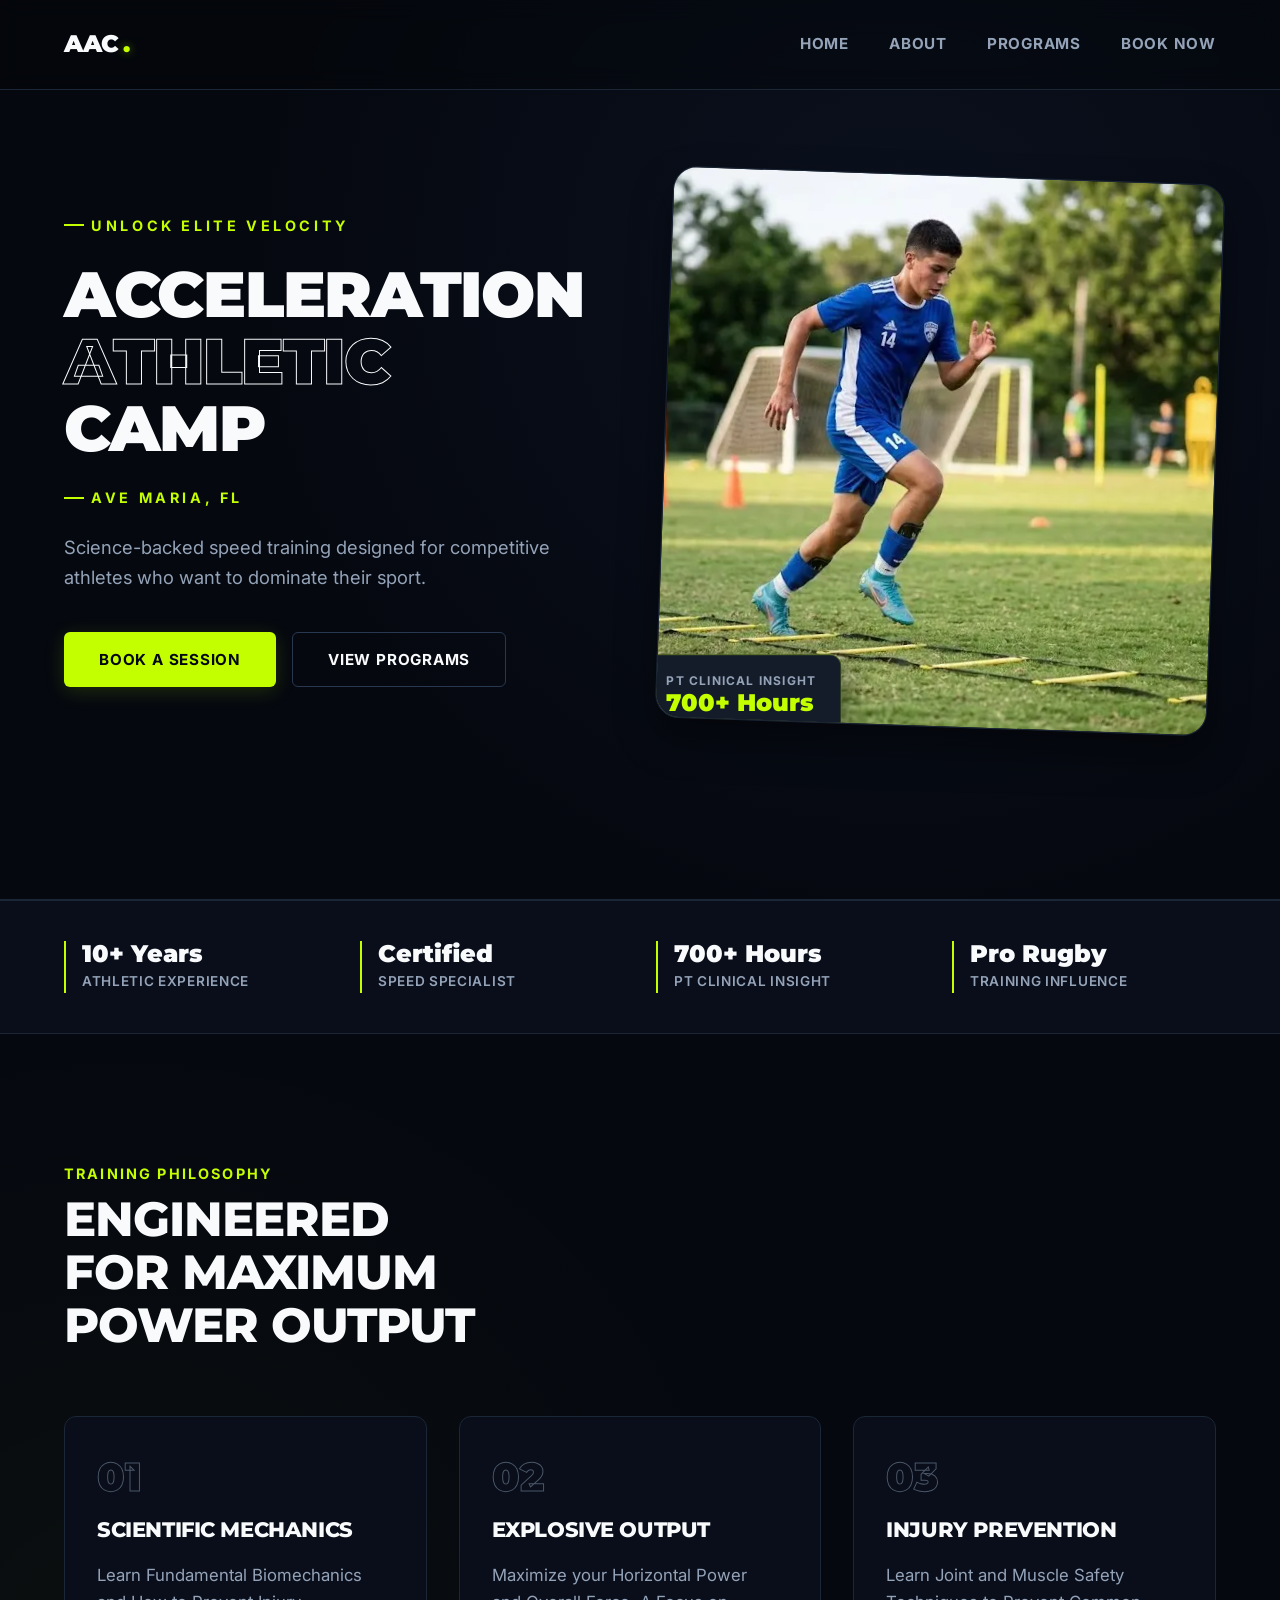
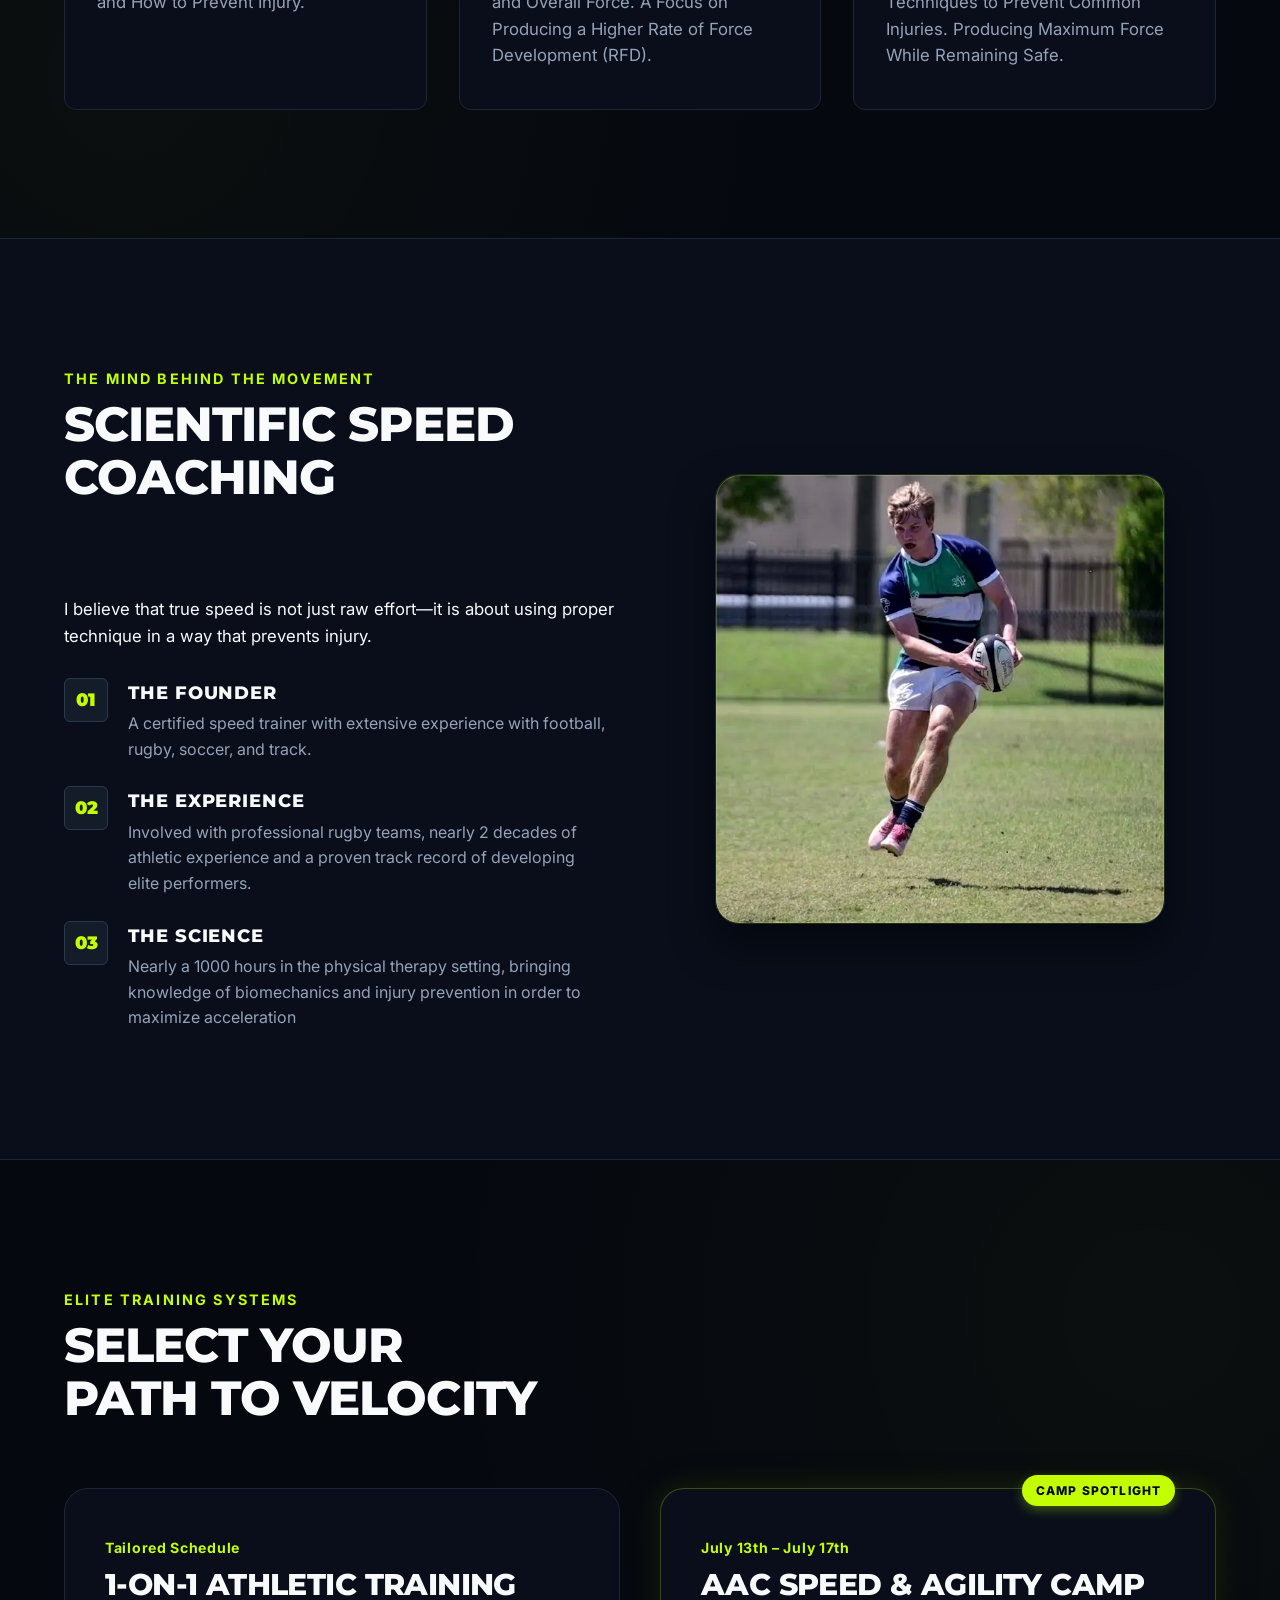
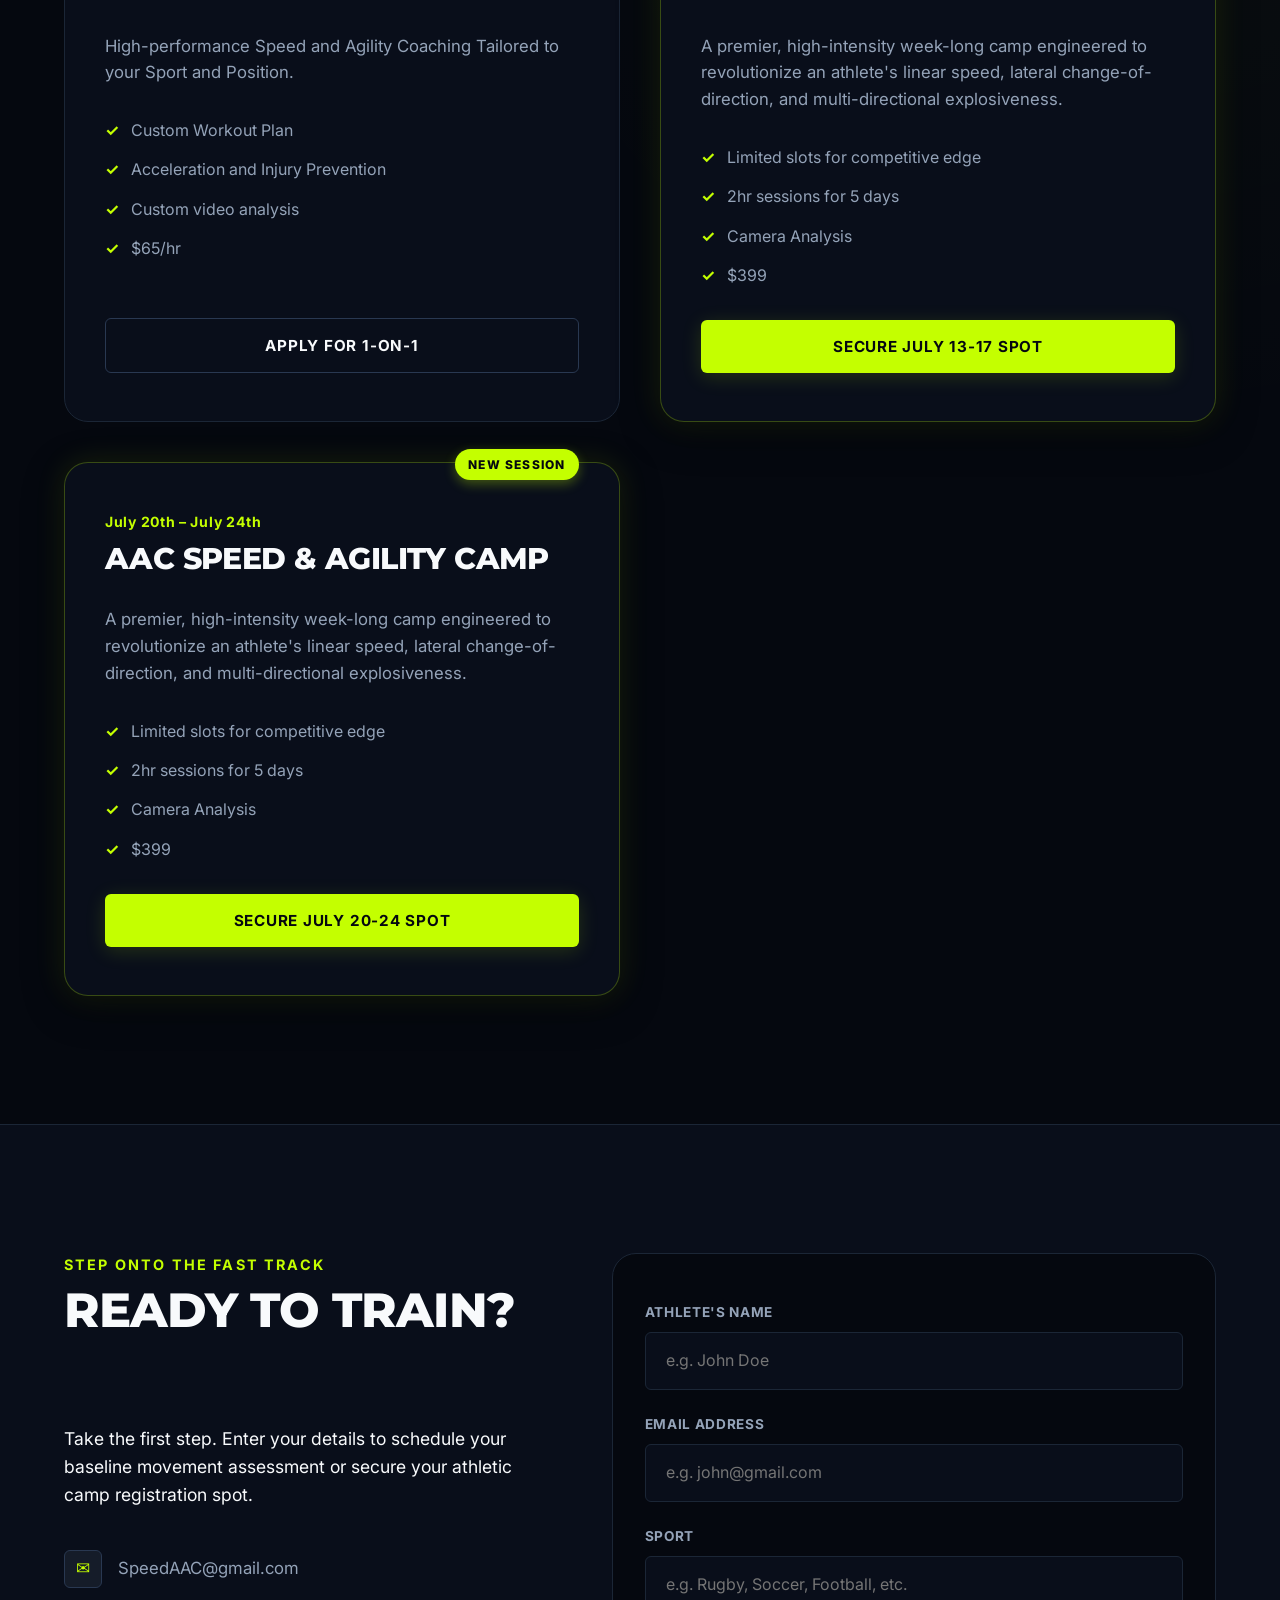
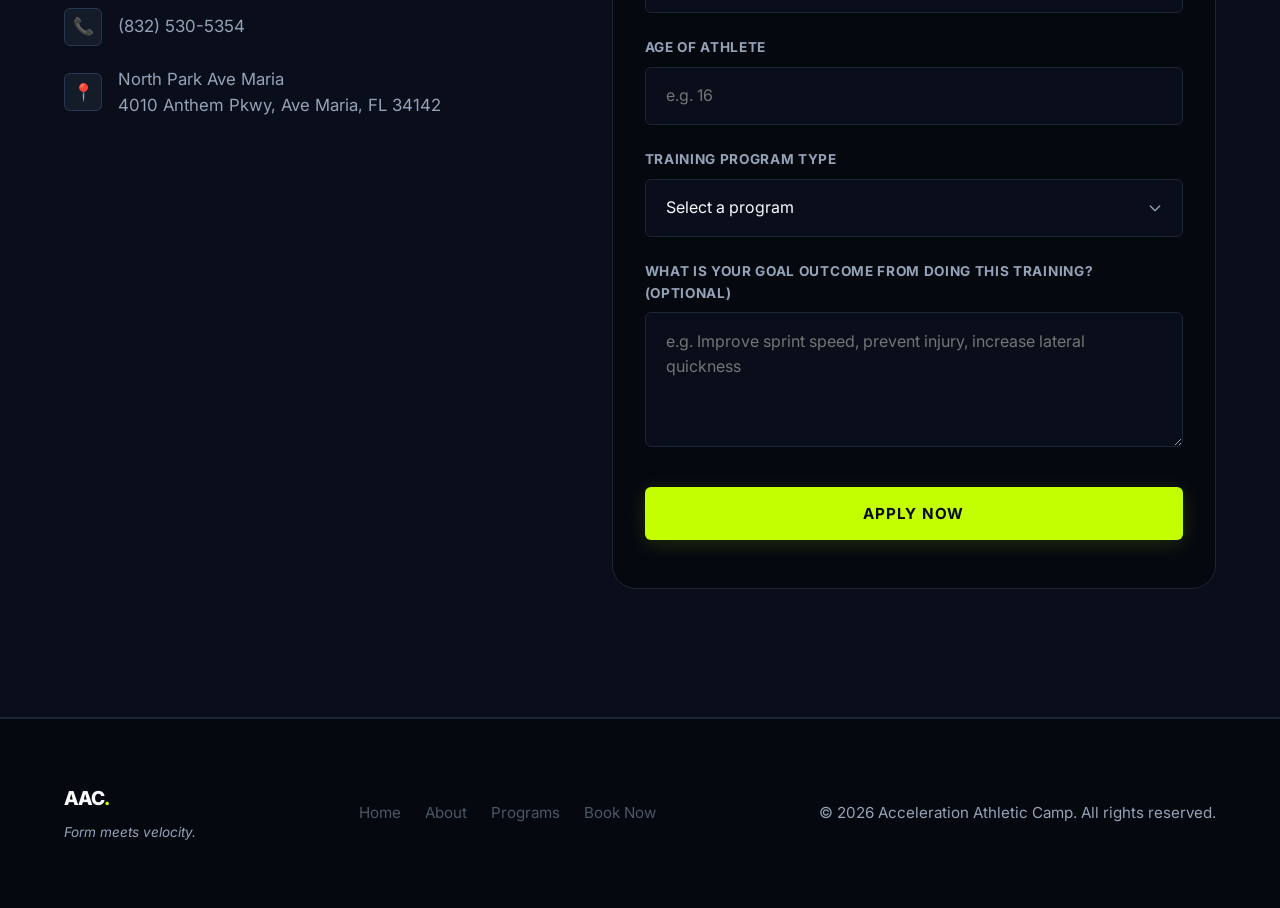
==== index.html @ d4a2d157 "Add files via upload" ====
<!DOCTYPE html>
<html lang="en">

<head>
  <meta charset="UTF-8">
  <meta name="viewport" content="width=device-width, initial-scale=1.0">
  <title>Athletic Acceleration Camp | Speed & Agility Training</title>
  <meta name="description"
    content="Become the fastest on the field. Science-backed youth athletic speed, agility, and quickness training camps.">
  <link rel="stylesheet" href="styles.css">
</head>

<body>

  <!-- Sticky Glassmorphic Header -->
  <header class="header" id="header">
    <div class="container header-nav">
      <a href="#home" class="logo" aria-label="AAC Home">
        AAC<span class="logo-dot">.</span>
      </a>

      <!-- Desktop Navigation Menu -->
      <nav class="nav-menu" aria-label="Main Navigation">
        <a href="#home" class="nav-link">Home</a>
        <a href="#about" class="nav-link">About</a>
        <a href="#programs" class="nav-link">Programs</a>
        <a href="#book" class="nav-link">Book Now</a>
      </nav>

      <!-- Mobile Hamburger Button -->
      <button class="menu-toggle" id="menu-toggle" aria-expanded="false" aria-controls="mobile-menu"
        aria-label="Open navigation menu">
        <span class="bar"></span>
        <span class="bar"></span>
        <span class="bar"></span>
      </button>
    </div>
  </header>

  <!-- Mobile Dropdown Navigation Menu Overlay -->
  <nav class="mobile-menu" id="mobile-menu" aria-label="Mobile Navigation">
    <a href="#home" class="nav-link">Home</a>
    <a href="#about" class="nav-link">About</a>
    <a href="#programs" class="nav-link">Programs</a>
    <a href="#book" class="nav-link">Book Now</a>
  </nav>

  <main>

    <!-- Hero Section -->
    <section class="hero-section section" id="home">
      <div class="container grid-2">
        <div class="hero-content reveal">
          <div class="hero-tagline">Unlock Elite Velocity</div>
          <h1 class="hero-title">Acceleration<br><span>Athletic</span><br>Camp</h1>
          <div class="hero-tagline">AVE MARIA, FL</div>
          <p class="hero-desc">Science-backed speed training designed for competitive athletes who want to dominate
            their sport.</p>
          <div class="hero-ctas">
            <a href="#book" class="btn btn-primary">Book a Session</a>
            <a href="#programs" class="btn btn-secondary">View Programs</a>
          </div>
        </div>

        <div class="hero-visual reveal">
          <div class="hero-img-container">
            <img src="assets/hero_athlete.webp"
              alt="Youth athlete in a blue soccer uniform, running with speed and agility through a quickness ladder on a grass athletic field"
              class="hero-img" width="500" height="500" loading="eager">
            <div class="hero-badge">
              <div class="hero-badge-title">PT Clinical Insight</div>
              <div class="hero-badge-value">700+ Hours</div>
            </div>
          </div>
        </div>
      </div>
    </section>

    <!-- Authority Bar -->
    <section class="authority-bar" aria-label="Athletic Credentials">
      <div class="container authority-grid">
        <div class="authority-item">
          <span class="authority-val">10+ Years</span>
          <span class="authority-lbl">Athletic Experience</span>
        </div>
        <div class="authority-item">
          <span class="authority-val">Certified</span>
          <span class="authority-lbl">Speed Specialist</span>
        </div>
        <div class="authority-item">
          <span class="authority-val">700+ Hours</span>
          <span class="authority-lbl">PT Clinical Insight</span>
        </div>
        <div class="authority-item">
          <span class="authority-val">Pro Rugby</span>
          <span class="authority-lbl">Training Influence</span>
        </div>
      </div>
    </section>

    <!-- Value Proposition Section -->
    <section class="value-section section">
      <div class="container">
        <div class="section-header reveal">
          <span class="section-tagline">Training Philosophy</span>
          <h2 class="section-title">Engineered for Maximum Power Output</h2>
        </div>

        <div class="value-cards reveal">
          <div class="val-card">
            <div class="val-card-num">01</div>
            <h3 class="val-card-title">Scientific Mechanics</h3>
            <p class="val-card-desc">Learn Fundamental Biomechanics and How to Prevent Injury.</p>
          </div>

          <div class="val-card">
            <div class="val-card-num">02</div>
            <h3 class="val-card-title">Explosive Output</h3>
            <p class="val-card-desc">Maximize your Horizontal Power and Overall Force. A Focus on Producing a Higher
              Rate of Force Development (RFD).</p>
          </div>

          <div class="val-card">
            <div class="val-card-num">03</div>
            <h3 class="val-card-title">Injury Prevention</h3>
            <p class="val-card-desc">Learn Joint and Muscle Safety Techniques to Prevent Common Injuries. Producing
              Maximum Force While Remaining Safe.</p>
          </div>
        </div>
      </div>
    </section>

    <!-- About Section -->
    <section class="about-section section" id="about">
      <div class="container grid-2">
        <div class="about-content reveal">
          <div class="section-header">
            <span class="section-tagline">The Mind Behind the Movement</span>
            <h2 class="section-title">Scientific Speed Coaching</h2>
          </div>

          <p class="about-bio">I believe that true speed is not just raw effort—it is about using proper technique in a
            way that prevents injury.</p>

          <div class="about-pillars">
            <div class="pillar">
              <div class="pillar-icon">01</div>
              <div class="pillar-info">
                <h3 class="pillar-title">The Founder</h3>
                <p class="pillar-desc">A certified speed trainer with extensive experience with football, rugby,
                  soccer, and track.</p>
              </div>
            </div>

            <div class="pillar">
              <div class="pillar-icon">02</div>
              <div class="pillar-info">
                <h3 class="pillar-title">The Experience</h3>
                <p class="pillar-desc">Involved with professional rugby teams, nearly 2 decades of athletic experience
                  and a proven track record of developing elite performers.</p>
              </div>
            </div>

            <div class="pillar">
              <div class="pillar-icon">03</div>
              <div class="pillar-info">
                <h3 class="pillar-title">The Science</h3>
                <p class="pillar-desc">Nearly a 1000 hours in the physical therapy setting, bringing knowledge of
                  biomechanics and injury prevention in order to maximize acceleration</p>
              </div>
            </div>
          </div>
        </div>

        <div class="about-visual reveal">
          <div class="about-img-frame">
            <img src="assets/coach_portrait.webp"
              alt="Professional speed and agility training coach, a athlete with muscle definition, demonstrating agility while running"
              class="about-img" width="450" height="450" loading="lazy">
          </div>
        </div>
      </div>
    </section>

    <!-- Programs Section -->
    <section class="programs-section section" id="programs">
      <div class="container">
        <div class="section-header reveal">
          <span class="section-tagline">Elite Training Systems</span>
          <h2 class="section-title">Select Your Path to Velocity</h2>
        </div>

        <div class="programs-grid reveal">
          <!-- Program 1: 1-on-1 -->
          <article class="prog-card">
            <div class="prog-meta">
              <span class="prog-dates">Tailored Schedule</span>
              <h3 class="prog-title">1-on-1 Athletic Training</h3>
            </div>
            <p class="prog-desc">High-performance Speed and Agility Coaching Tailored to your Sport and Position.</p>
            <ul class="prog-features">
              <li class="prog-feat-item">Custom Workout Plan</li>
              <li class="prog-feat-item">Acceleration and Injury Prevention</li>
              <li class="prog-feat-item">Custom video analysis</li>
              <li class="prog-feat-item">$65/hr</li>
            </ul>
            <a href="#book" class="btn btn-secondary select-prog-btn" data-program="1on1">Apply for 1-on-1</a>
          </article>

          <!-- Program 2: Camp Session 1 (Featured) -->
          <article class="prog-card featured">
            <span class="badge-featured">CAMP SPOTLIGHT</span>
            <div class="prog-meta">
              <span class="prog-dates">July 13th – July 17th</span>
              <h3 class="prog-title">AAC Speed & Agility Camp</h3>
            </div>
            <p class="prog-desc">A premier, high-intensity week-long camp engineered to revolutionize an athlete's
              linear speed, lateral change-of-direction, and multi-directional explosiveness.</p>
            <ul class="prog-features">
              <li class="prog-feat-item">Limited slots for competitive edge</li>
              <li class="prog-feat-item">2hr sessions for 5 days</li>
              <li class="prog-feat-item">Camera Analysis</li>
              <li class="prog-feat-item">$399</li>
            </ul>
            <a href="#book" class="btn btn-primary select-prog-btn" data-program="camp-july13">Secure July 13-17
              Spot</a>
          </article>

          <!-- Program 3: Camp Session 2 (Featured) -->
          <article class="prog-card featured">
            <span class="badge-featured">NEW SESSION</span>
            <div class="prog-meta">
              <span class="prog-dates">July 20th – July 24th</span>
              <h3 class="prog-title">AAC Speed & Agility Camp</h3>
            </div>
            <p class="prog-desc">A premier, high-intensity week-long camp engineered to revolutionize an athlete's
              linear speed, lateral change-of-direction, and multi-directional explosiveness.</p>
            <ul class="prog-features">
              <li class="prog-feat-item">Limited slots for competitive edge</li>
              <li class="prog-feat-item">2hr sessions for 5 days</li>
              <li class="prog-feat-item">Camera Analysis</li>
              <li class="prog-feat-item">$399</li>
            </ul>
            <a href="#book" class="btn btn-primary select-prog-btn" data-program="camp-july20">Secure July 20-24
              Spot</a>
          </article>
        </div>
      </div>
    </section>

    <!-- Booking Form Section -->
    <section class="book-section section" id="book">
      <div class="container book-grid">
        <div class="book-info reveal">
          <div class="section-header">
            <span class="section-tagline">Step onto the Fast Track</span>
            <h2 class="section-title">Ready to Train?</h2>
          </div>
          <p class="book-lead">Take the first step. Enter your details to schedule your baseline movement assessment or
            secure your athletic camp registration spot.</p>

          <div class="contact-details">
            <div class="contact-item">
              <div class="contact-icon" aria-hidden="true">✉</div>
              <span>SpeedAAC@gmail.com</span>
            </div>
            <div class="contact-item">
              <div class="contact-icon" aria-hidden="true">📞</div>
              <span>(832) 530-5354</span>
            </div>
            <div class="contact-item">
              <div class="contact-icon" aria-hidden="true">📍</div>
              <span>North Park Ave Maria<br>4010 Anthem Pkwy, Ave Maria, FL 34142</span>
            </div>
          </div>
        </div>

        <div class="booking-form-wrapper reveal">
          <!-- Form submission success popup overlay -->
          <div class="form-success-overlay" id="form-success-overlay">
            <div class="success-icon" aria-hidden="true">✓</div>
            <h3 class="success-title">Booking Received</h3>
            <p class="success-desc">An AAC Performance Specialist will contact you within 24 hours to schedule your
              session.</p>
            <button class="btn btn-secondary" id="success-close-btn">Done</button>
          </div>

          <form class="booking-form" id="booking-form" name="booking" data-netlify="true" method="POST">
            <input type="hidden" name="form-name" value="booking" />
            <div class="form-group">
              <label for="form-name" class="form-label">Athlete's Name</label>
              <input type="text" id="form-name" name="Athletes Name" class="form-input" placeholder="e.g. John Doe"
                required>
            </div>

            <div class="form-group">
              <label for="form-email" class="form-label">Email Address</label>
              <input type="email" id="form-email" name="Email Address" class="form-input"
                placeholder="e.g. john@gmail.com" required>
            </div>

            <div class="form-group">
              <label for="form-sport" class="form-label">Sport</label>
              <input type="text" id="form-sport" name="Sport" class="form-input"
                placeholder="e.g. Rugby, Soccer, Football, etc." required>
            </div>

            <div class="form-group">
              <label for="form-age" class="form-label">Age of Athlete</label>
              <input type="number" id="form-age" name="Age of Athlete" class="form-input" placeholder="e.g. 16" min="1"
                max="120" required>
            </div>

            <div class="form-group">
              <label for="form-program" class="form-label">Training Program Type</label>
              <select id="form-program" name="Training program type" class="form-select" required>
                <option value="" disabled selected>Select a program</option>
                <option value="1on1">1-on-1 Athletic Training</option>
                <option value="camp-july13">July Speed & Agility Camp (July 13 - 17)</option>
                <option value="camp-july20">July Speed & Agility Camp (July 20 - 24)</option>
              </select>
            </div>

            <div class="form-group">
              <label for="form-goal" class="form-label">What is your goal outcome from doing this training?
                (Optional)</label>
              <textarea id="form-goal" name="Goal Outcome" class="form-input form-textarea"
                placeholder="e.g. Improve sprint speed, prevent injury, increase lateral quickness" rows="4"></textarea>
            </div>

            <button type="submit" class="btn btn-primary" style="margin-top: 1rem;">Apply Now</button>
          </form>
        </div>
      </div>
    </section>

  </main>

  <!-- Minimalist Footer -->
  <footer class="footer">
    <div class="container footer-grid">
      <div class="footer-brand">
        <span class="footer-logo">AAC<span>.</span></span>
        <span class="footer-tagline">Form meets velocity.</span>
      </div>

      <div class="footer-links">
        <a href="#home" class="footer-link">Home</a>
        <a href="#about" class="footer-link">About</a>
        <a href="#programs" class="footer-link">Programs</a>
        <a href="#book" class="footer-link">Book Now</a>
      </div>

      <div class="footer-socials">
        <!-- Twitter/X Icon -->
        <!--<a href="#" class="social-icon" aria-label="AAC Twitter">
          <svg width="16" height="16" fill="currentColor" viewBox="0 0 24 24" aria-hidden="true">
            <path
              d="M18.244 2.25h3.308l-7.227 8.26 8.502 11.24H16.17l-5.214-6.817L4.99 21.75H1.68l7.73-8.835L1.254 2.25H8.08l4.713 6.231zm-1.161 17.52h1.833L7.084 4.126H5.117z" />
          </svg>
        </a>-->
        <!-- Instagram Icon -->
        <!-- <a href="#" class="social-icon" aria-label="AAC Instagram">
          <svg width="16" height="16" fill="currentColor" viewBox="0 0 24 24" aria-hidden="true">
            <path
              d="M12 2.163c3.204 0 3.584.012 4.85.07 3.252.148 4.771 1.691 4.919 4.919.058 1.265.069 1.645.069 4.849 0 3.205-.012 3.584-.069 4.849-.149 3.225-1.664 4.771-4.919 4.919-1.266.058-1.644.07-4.85.07-3.204 0-3.584-.012-4.849-.07-3.26-.149-4.771-1.699-4.919-4.92-.058-1.265-.07-1.644-.07-4.849 0-3.204.013-3.583.07-4.849.149-3.227 1.664-4.771 4.919-4.919 1.266-.057 1.645-.069 4.849-.069zM12 0C8.741 0 8.333.014 7.053.072 2.695.272.273 2.69.073 7.051.014 8.333 0 8.741 0 12c0 3.259.014 3.668.072 4.948.2 4.358 2.618 6.78 6.98 6.98 1.281.058 1.689.072 4.948.072 3.259 0 3.668-.014 4.948-.072 4.354-.2 6.782-2.618 6.979-6.98.059-1.28.073-1.689.073-4.948 0-3.259-.014-3.667-.072-4.947-.196-4.354-2.617-6.78-6.979-6.98C15.668.014 15.259 0 12 0zm0 5.838a6.162 6.162 0 100 12.324 6.162 6.162 0 000-12.324zM12 16a4 4 0 110-8 4 4 0 010 8zm6.406-11.845a1.44 1.44 0 100 2.881 1.44 1.44 0 000-2.881z" />
          </svg>
        </a>
      </div> -->

        <p class="copyright-text">&copy; 2026 Acceleration Athletic Camp. All rights reserved.</p>
      </div>
  </footer>

  <script src="app.js"></script>
</body>

</html>
---- styles.css ----
@import url('https://fonts.googleapis.com/css2?family=Inter:wght@300;400;500;600;700&family=Montserrat:ital,wght@0,700;0,800;0,900;1,700&display=swap');

@layer reset, base, layout, components, utility;

@layer reset {

  /* low-specificity resets */
  :where(*, *::before, *::after) {
    box-sizing: border-box;
    margin: 0;
    padding: 0;
  }

  :where(html) {
    scroll-behavior: smooth;
    -webkit-text-size-adjust: 100%;
  }

  :where(body) {
    line-height: 1.5;
    -webkit-font-smoothing: antialiased;
    -moz-osx-font-smoothing: grayscale;
    overflow-x: hidden;
  }

  :where(img, picture, video, canvas, svg) {
    display: block;
    max-width: 100%;
    height: auto;
  }

  :where(button, input, select, textarea) {
    font: inherit;
    background: none;
    border: none;
    color: inherit;
  }

  :where(a) {
    color: inherit;
    text-decoration: none;
  }

  :where(ul, ol) {
    list-style: none;
  }
}

@layer base {
  :root {
    color-scheme: dark;

    /* Design Tokens - Tier 1 & 2 (Literal & Semantic) */
    --color-slate-950: hsl(222, 47%, 4%);
    --color-slate-900: hsl(222, 47%, 7%);
    --color-slate-800: hsl(217, 33%, 12%);
    --color-slate-700: hsl(217, 19%, 20%);
    --color-slate-600: hsl(215, 16%, 35%);
    --color-slate-400: hsl(215, 20%, 65%);
    --color-slate-200: hsl(214, 32%, 91%);
    --color-slate-50: hsl(210, 40%, 98%);

    --color-volt-500: hsl(74, 100%, 50%);
    --color-volt-600: hsl(74, 100%, 42%);
    --color-volt-950: hsl(74, 100%, 4%);
    --color-volt-glow: hsla(74, 100%, 50%, 0.12);
    --color-volt-glow-strong: hsla(74, 100%, 50%, 0.25);

    --bg-primary: var(--color-slate-950);
    --bg-surface: var(--color-slate-900);
    --bg-surface-elevated: var(--color-slate-800);
    --bg-card: var(--color-slate-800);

    --text-primary: var(--color-slate-50);
    --text-secondary: var(--color-slate-400);
    --text-muted: var(--color-slate-600);

    --accent: var(--color-volt-500);
    --accent-hover: var(--color-volt-600);
    --accent-glow: var(--color-volt-glow);

    --font-heading: 'Montserrat', sans-serif;
    --font-body: 'Inter', sans-serif;

    /* Borders & Outlines */
    --border-slate: 1px solid hsl(217, 33%, 16%);
    --border-slate-bright: 1px solid hsl(217, 33%, 24%);
    --border-accent: 1px solid var(--accent);
    --border-accent-dim: 1px solid hsla(74, 100%, 50%, 0.25);

    /* Sizing & Transitions */
    --border-radius-sm: 6px;
    --border-radius-md: 12px;
    --border-radius-lg: 24px;
    --border-radius-xl: 40px;

    --transition-fast: 0.25s cubic-bezier(0.16, 1, 0.3, 1);
    --transition-smooth: 0.5s cubic-bezier(0.16, 1, 0.3, 1);

    --section-padding: clamp(5rem, 10vw, 9rem);
    --container-max-width: 1200px;
  }

  body {
    background-color: var(--bg-primary);
    color: var(--text-primary);
    font-family: var(--font-body);
    font-size: 1rem;
    line-height: 1.6;
    scrollbar-color: var(--accent) var(--bg-primary);
    scrollbar-width: thin;
    overflow-x: hidden;
  }

  /* Text Wrapping Guidelines */
  h1,
  h2,
  h3 {
    font-family: var(--font-heading);
    font-weight: 800;
    text-transform: uppercase;
    letter-spacing: -0.02em;
    text-wrap: balance;
    color: var(--text-primary);
  }

  p {
    color: var(--text-secondary);
    text-wrap: pretty;
  }

  /* Custom Selection styling */
  ::selection {
    background-color: var(--accent);
    color: var(--color-slate-950);
  }
}

@layer layout {
  .container {
    width: 100%;
    max-width: var(--container-max-width);
    margin-inline: auto;
    padding-inline: 1.5rem;
  }

  .section {
    padding-block: var(--section-padding);
    position: relative;
    border-bottom: var(--border-slate);
  }

  .grid-2 {
    display: grid;
    grid-template-columns: 1fr;
    gap: 3rem;
    align-items: center;
  }

  @media (min-width: 768px) {
    .grid-2 {
      grid-template-columns: repeat(2, 1fr);
    }
  }

  /* Sticky Shrinking Header */
  .header {
    position: fixed;
    top: 0;
    left: 0;
    right: 0;
    z-index: 100;
    height: 90px;
    background-color: rgba(4, 6, 9, 0.4);
    backdrop-filter: blur(12px);
    -webkit-backdrop-filter: blur(12px);
    border-bottom: var(--border-slate);
    transition: height var(--transition-smooth), background-color var(--transition-smooth);
    display: flex;
    align-items: center;
  }

  /* Scroll-driven shrinking header definition */
  @media (prefers-reduced-motion: no-preference) {
    @supports ((animation-timeline: scroll()) and (animation-range: 0% 100%)) {
      @keyframes shrink {
        to {
          height: 65px;
          background-color: rgba(4, 6, 9, 0.9);
        }
      }

      .header {
        animation: shrink auto linear both;
        animation-timeline: scroll(block root);
        animation-range: 0px 120px;
      }
    }
  }

  /* JS fallback shrinking state */
  .header.shrink-fallback {
    height: 65px;
    background-color: rgba(4, 6, 9, 0.9);
  }

  .header-nav {
    display: flex;
    justify-content: space-between;
    align-items: center;
    width: 100%;
  }

  .logo {
    font-family: var(--font-heading);
    font-weight: 900;
    font-size: 1.5rem;
    letter-spacing: -0.05em;
    display: flex;
    align-items: center;
    gap: 0.25em;
  }

  .logo-dot {
    color: var(--accent);
    text-shadow: 0 0 10px hsla(74, 100%, 50%, 0.5);
  }

  .nav-menu {
    display: none;
    gap: 2.5rem;
    align-items: center;
  }

  @media (min-width: 768px) {
    .nav-menu {
      display: flex;
    }
  }

  .nav-link {
    font-size: 0.95rem;
    font-weight: 700;
    text-transform: uppercase;
    letter-spacing: 0.05em;
    color: var(--text-secondary);
    transition: color var(--transition-fast);
    position: relative;
    padding-block: 0.5rem;
  }

  .nav-link:hover {
    color: var(--text-primary);
  }

  .nav-link::after {
    content: '';
    position: absolute;
    bottom: 0;
    left: 0;
    width: 100%;
    height: 2px;
    background-color: var(--accent);
    transform: scaleX(0);
    transform-origin: right;
    transition: transform var(--transition-fast);
  }

  .nav-link:hover::after {
    transform: scaleX(1);
    transform-origin: left;
  }

  /* Hamburger Menu Button */
  .menu-toggle {
    display: flex;
    flex-direction: column;
    gap: 6px;
    width: 30px;
    height: 30px;
    justify-content: center;
    cursor: pointer;
    z-index: 110;
  }

  @media (min-width: 768px) {
    .menu-toggle {
      display: none;
    }
  }

  .bar {
    width: 100%;
    height: 2px;
    background-color: var(--text-primary);
    transition: transform var(--transition-fast), opacity var(--transition-fast), background-color var(--transition-fast);
  }

  .menu-toggle.active .bar:nth-child(1) {
    transform: translateY(8px) rotate(45deg);
    background-color: var(--accent);
  }

  .menu-toggle.active .bar:nth-child(2) {
    opacity: 0;
  }

  .menu-toggle.active .bar:nth-child(3) {
    transform: translateY(-8px) rotate(-45deg);
    background-color: var(--accent);
  }

  /* Mobile Fullscreen Navigation */
  .mobile-menu {
    position: fixed;
    top: 0;
    left: 0;
    width: 100vw;
    height: 100vh;
    background-color: var(--bg-primary);
    z-index: 105;
    display: flex;
    flex-direction: column;
    justify-content: center;
    align-items: center;
    gap: 2rem;
    padding: 2rem;
    transform: translateY(-100%);
    transition: transform 0.4s cubic-bezier(0.16, 1, 0.3, 1);
  }

  .mobile-menu.active {
    transform: translateY(0);
  }

  .mobile-menu .nav-link {
    font-size: 1.5rem;
  }
}

@layer components {

  /* Accent buttons */
  .btn {
    display: inline-flex;
    align-items: center;
    justify-content: center;
    padding: 0.9rem 2.2rem;
    font-size: 0.95rem;
    font-weight: 700;
    text-transform: uppercase;
    letter-spacing: 0.05em;
    border-radius: var(--border-radius-sm);
    cursor: pointer;
    transition: transform var(--transition-fast), background-color var(--transition-fast), box-shadow var(--transition-fast), border-color var(--transition-fast), color var(--transition-fast);
    text-align: center;
  }

  .btn-primary {
    background-color: var(--accent);
    color: var(--color-slate-950);
    box-shadow: 0 4px 20px hsla(74, 100%, 50%, 0.15);
  }

  .btn-primary:hover {
    background-color: var(--accent-hover);
    transform: translateY(-2px);
    box-shadow: 0 6px 24px hsla(74, 100%, 50%, 0.3);
  }

  .btn-primary:active {
    transform: translateY(0);
  }

  .btn-secondary {
    background-color: transparent;
    color: var(--text-primary);
    border: var(--border-slate-bright);
  }

  .btn-secondary:hover {
    border-color: var(--accent);
    color: var(--accent);
    transform: translateY(-2px);
    box-shadow: 0 4px 15px hsla(74, 100%, 50%, 0.08);
  }

  .btn-secondary:active {
    transform: translateY(0);
  }

  /* Core Hero Section */
  .hero-section {
    display: flex;
    align-items: center;
    min-height: 100vh;
    padding-top: 130px;
    background-image: radial-gradient(circle at 70% 30%, hsla(222, 47%, 18%, 0.3) 0%, transparent 60%);
    overflow: hidden;
  }

  .hero-content {
    display: flex;
    flex-direction: column;
    gap: 1.5rem;
  }

  .hero-tagline {
    font-size: 0.9rem;
    font-weight: 700;
    color: var(--accent);
    letter-spacing: 0.25em;
    text-transform: uppercase;
    display: flex;
    align-items: center;
    gap: 0.5em;
  }

  .hero-tagline::before {
    content: '';
    width: 20px;
    height: 2px;
    background-color: var(--accent);
  }

  .hero-title {
    font-size: clamp(2.5rem, 5vw, 4.5rem);
    line-height: 1.05;
    font-weight: 900;
  }

  .hero-title span {
    color: transparent;
    -webkit-text-stroke: 1px var(--text-primary);
  }

  .hero-desc {
    font-size: clamp(1rem, 2vw, 1.15rem);
    color: var(--text-secondary);
    max-width: 520px;
  }

  .hero-ctas {
    display: flex;
    flex-wrap: wrap;
    gap: 1rem;
    margin-top: 1rem;
  }

  .hero-visual {
    position: relative;
    display: flex;
    justify-content: center;
    align-items: center;
  }

  .hero-img-container {
    position: relative;
    border-radius: var(--border-radius-lg);
    overflow: hidden;
    border: var(--border-slate);
    box-shadow: 0 20px 40px rgba(0, 0, 0, 0.4);
    transform: rotate(2deg);
    transition: transform var(--transition-smooth);
  }

  .hero-img-container::before {
    content: '';
    position: absolute;
    inset: 0;
    background: linear-gradient(135deg, transparent 40%, rgba(191, 255, 0, 0.1) 100%);
    z-index: 2;
    pointer-events: none;
  }

  .hero-img-container:hover {
    transform: rotate(0deg) scale(1.02);
  }

  .hero-img {
    width: 100%;
    aspect-ratio: 1;
    object-fit: cover;
  }

  .hero-badge {
    position: absolute;
    bottom: -15px;
    left: -15px;
    background-color: var(--bg-surface-elevated);
    border: var(--border-accent-dim);
    padding: 1rem 1.5rem;
    border-radius: var(--border-radius-md);
    box-shadow: 0 10px 25px rgba(0, 0, 0, 0.5);
    z-index: 5;
    transform: rotate(-2deg);
  }

  .hero-badge-title {
    font-size: 0.75rem;
    font-weight: 700;
    color: var(--text-secondary);
    text-transform: uppercase;
    letter-spacing: 0.1em;
  }

  .hero-badge-value {
    font-family: var(--font-heading);
    font-size: 1.5rem;
    font-weight: 900;
    color: var(--accent);
    line-height: 1.1;
  }

  /* Authority Bar */
  .authority-bar {
    background-color: var(--bg-surface);
    border-block: var(--border-slate);
    padding-block: 2.5rem;
    overflow: hidden;
  }

  .authority-grid {
    display: grid;
    grid-template-columns: repeat(2, 1fr);
    gap: 2rem;
  }

  @media (min-width: 992px) {
    .authority-grid {
      grid-template-columns: repeat(4, 1fr);
    }
  }

  .authority-item {
    display: flex;
    flex-direction: column;
    gap: 0.25rem;
    padding-inline-start: 1rem;
    border-inline-start: 2px solid var(--accent);
  }

  .authority-val {
    font-family: var(--font-heading);
    font-size: clamp(1.2rem, 3vw, 1.5rem);
    font-weight: 900;
    color: var(--text-primary);
    line-height: 1.1;
  }

  .authority-lbl {
    font-size: 0.85rem;
    color: var(--text-secondary);
    text-transform: uppercase;
    letter-spacing: 0.05em;
    font-weight: 600;
  }

  /* Value Proposition Section */
  .value-section {
    background-image: radial-gradient(circle at 10% 80%, hsla(74, 100%, 50%, 0.03) 0%, transparent 50%);
  }

  .section-header {
    margin-bottom: 4rem;
    max-width: 600px;
  }

  .section-tagline {
    font-size: 0.9rem;
    font-weight: 700;
    color: var(--accent);
    letter-spacing: 0.15em;
    text-transform: uppercase;
    margin-bottom: 0.5rem;
    display: block;
  }

  .section-title {
    font-size: clamp(2rem, 4vw, 3rem);
    line-height: 1.1;
  }

  .value-cards {
    display: grid;
    grid-template-columns: 1fr;
    gap: 2rem;
  }

  @media (min-width: 768px) {
    .value-cards {
      grid-template-columns: repeat(3, 1fr);
    }
  }

  .val-card {
    background-color: var(--bg-surface);
    border: var(--border-slate);
    border-radius: var(--border-radius-md);
    padding: 2.5rem 2rem;
    transition: transform var(--transition-fast), border-color var(--transition-fast), box-shadow var(--transition-fast);
    display: flex;
    flex-direction: column;
    gap: 1rem;
  }

  .val-card:hover {
    border-color: var(--accent-glow);
    transform: translateY(-5px);
    box-shadow: 0 10px 30px rgba(0, 0, 0, 0.3);
  }

  .val-card-num {
    font-family: var(--font-heading);
    font-size: 2.5rem;
    font-weight: 900;
    color: transparent;
    -webkit-text-stroke: 1px var(--text-muted);
    line-height: 1;
    transition: -webkit-text-stroke var(--transition-fast);
  }

  .val-card:hover .val-card-num {
    -webkit-text-stroke: 1px var(--accent);
  }

  .val-card-title {
    font-size: 1.3rem;
    text-transform: uppercase;
    font-weight: 800;
  }

  .val-card-desc {
    font-size: 1.05rem;
    color: var(--text-secondary);
  }

  /* About Section */
  .about-section {
    background-color: var(--bg-surface);
  }

  .about-content {
    display: flex;
    flex-direction: column;
    gap: 1.75rem;
  }

  .about-bio {
    font-size: 1.05rem;
    color: var(--text-primary);
  }

  .about-pillars {
    display: flex;
    flex-direction: column;
    gap: 1.5rem;
  }

  .pillar {
    display: flex;
    gap: 1.25rem;
    align-items: flex-start;
  }

  .pillar-icon {
    display: flex;
    align-items: center;
    justify-content: center;
    min-width: 44px;
    height: 44px;
    background-color: var(--bg-surface-elevated);
    border: var(--border-slate-bright);
    border-radius: var(--border-radius-sm);
    color: var(--accent);
    font-family: var(--font-heading);
    font-weight: 900;
    font-size: 1.1rem;
  }

  .pillar-info {
    display: flex;
    flex-direction: column;
    gap: 0.25rem;
  }

  .pillar-title {
    font-size: 1.15rem;
    font-weight: 800;
    text-transform: uppercase;
    letter-spacing: 0.05em;
  }

  .pillar-desc {
    font-size: 1rem;
    color: var(--text-secondary);
  }

  .about-visual {
    display: flex;
    justify-content: center;
    align-items: center;
    position: relative;
  }

  .about-img-frame {
    position: relative;
    border-radius: var(--border-radius-lg);
    border: var(--border-slate);
    overflow: hidden;
    width: 100%;
    max-width: 450px;
    box-shadow: 0 20px 40px rgba(0, 0, 0, 0.5);
  }

  .about-img-frame::after {
    content: '';
    position: absolute;
    inset: 0;
    border: var(--border-accent-dim);
    border-radius: inherit;
    pointer-events: none;
    z-index: 5;
  }

  .about-img {
    width: 100%;
    aspect-ratio: 1;
    object-fit: cover;
    filter: grayscale(15%) contrast(110%);
    transition: filter var(--transition-smooth), transform var(--transition-smooth);
  }

  .about-img-frame:hover .about-img {
    filter: grayscale(0%) contrast(100%);
    transform: scale(1.03);
  }

  /* Programs Section */
  .programs-section {
    background-image: radial-gradient(circle at 90% 10%, hsla(74, 100%, 50%, 0.03) 0%, transparent 40%);
  }

  .programs-grid {
    display: grid;
    grid-template-columns: 1fr;
    gap: 2.5rem;
  }

  @media (min-width: 768px) {
    .programs-grid {
      grid-template-columns: repeat(2, 1fr);
    }
  }

  .prog-card {
    background-color: var(--bg-surface);
    border: var(--border-slate);
    border-radius: var(--border-radius-lg);
    padding: 3rem 2.5rem;
    display: flex;
    flex-direction: column;
    gap: 2rem;
    position: relative;
    transition: transform var(--transition-fast), border-color var(--transition-fast), box-shadow var(--transition-fast);
  }

  .prog-card:hover {
    transform: translateY(-5px);
    border-color: var(--color-slate-600);
    box-shadow: 0 10px 30px rgba(0, 0, 0, 0.3);
  }

  /* Highlighted Featured Card styling */
  .prog-card.featured {
    background-color: var(--bg-surface);
    border: var(--border-accent-dim);
    box-shadow: 0 10px 40px rgba(0, 0, 0, 0.4), 0 0 30px var(--accent-glow);
  }

  .prog-card.featured:hover {
    border-color: var(--accent);
    box-shadow: 0 15px 45px rgba(0, 0, 0, 0.4), 0 0 40px var(--color-volt-glow-strong);
  }

  .badge-featured {
    position: absolute;
    top: -14px;
    right: 2.5rem;
    background-color: var(--accent);
    color: var(--color-slate-950);
    font-size: 0.75rem;
    font-weight: 800;
    text-transform: uppercase;
    letter-spacing: 0.1em;
    padding: 0.35rem 0.85rem;
    border-radius: 99px;
    box-shadow: 0 4px 12px hsla(74, 100%, 50%, 0.3);
  }

  .prog-meta {
    display: flex;
    flex-direction: column;
    gap: 0.5rem;
  }

  .prog-dates {
    font-size: 0.88rem;
    font-weight: 700;
    color: var(--accent);
    letter-spacing: 0.05em;
  }

  .prog-title {
    font-size: clamp(1.5rem, 3vw, 1.85rem);
    font-weight: 800;
    line-height: 1.1;
  }

  .prog-desc {
    font-size: 1.05rem;
    color: var(--text-secondary);
  }

  .prog-features {
    display: flex;
    flex-direction: column;
    gap: 0.85rem;
  }

  .prog-feat-item {
    display: flex;
    gap: 0.75rem;
    font-size: 1rem;
    color: var(--text-secondary);
  }

  .prog-feat-item::before {
    content: '✓';
    color: var(--accent);
    font-weight: 700;
  }

  .prog-card .btn {
    margin-top: auto;
    width: 100%;
  }

  /* Booking & Contact Section */
  .book-section {
    background-color: var(--bg-surface);
  }

  .book-grid {
    display: grid;
    grid-template-columns: 1fr;
    gap: 4rem;
  }

  @media (min-width: 992px) {
    .book-grid {
      grid-template-columns: 4fr 5fr;
    }
  }

  .book-info {
    display: flex;
    flex-direction: column;
    gap: 1.5rem;
  }

  .book-lead {
    font-size: 1.1rem;
    color: var(--text-primary);
  }

  .contact-details {
    display: flex;
    flex-direction: column;
    gap: 1.25rem;
    margin-top: 1rem;
  }

  .contact-item {
    display: flex;
    align-items: center;
    gap: 1rem;
    font-size: 1.05rem;
    color: var(--text-secondary);
  }

  .contact-icon {
    display: flex;
    align-items: center;
    justify-content: center;
    width: 38px;
    height: 38px;
    background-color: var(--bg-surface-elevated);
    border: var(--border-slate-bright);
    border-radius: var(--border-radius-sm);
    color: var(--accent);
  }

  /* Form UI styling */
  .booking-form-wrapper {
    background-color: var(--bg-primary);
    border: var(--border-slate);
    border-radius: var(--border-radius-lg);
    padding: 3rem 2rem;
    position: relative;
    overflow: hidden;
  }

  .booking-form {
    display: flex;
    flex-direction: column;
    gap: 1.5rem;
  }

  .form-group {
    display: flex;
    flex-direction: column;
    gap: 0.5rem;
  }

  .form-label {
    font-size: 0.85rem;
    font-weight: 700;
    text-transform: uppercase;
    letter-spacing: 0.05em;
    color: var(--text-secondary);
  }

  .form-input,
  .form-select {
    width: 100%;
    background-color: var(--bg-surface);
    border: var(--border-slate);
    padding: 0.95rem 1.25rem;
    border-radius: var(--border-radius-sm);
    font-family: var(--font-body);
    font-size: 1rem;
    color: var(--text-primary);
    transition: border-color var(--transition-fast), box-shadow var(--transition-fast);
  }

  .form-input:focus,
  .form-select:focus {
    outline: none;
    border-color: var(--accent);
    box-shadow: 0 0 12px var(--accent-glow);
  }

  /* :user-invalid and :user-valid validation styling */
  .form-input:user-invalid {
    border-color: hsl(0, 84%, 60%);
    box-shadow: 0 0 8px hsla(0, 84%, 60%, 0.15);
  }

  .form-input:user-valid:not(:placeholder-shown) {
    border-color: hsl(142, 70%, 45%);
  }

  .form-select {
    appearance: none;
    background-image: url("data:image/svg+xml,%3Csvg xmlns='http://www.w3.org/2000/svg' fill='none' viewBox='0 0 24 24' stroke='%2394a3b8'%3E%3Cpath stroke-linecap='round' stroke-linejoin='round' stroke-width='2' d='M19 9l-7 7-7-7'/%3E%3C/svg%3E");
    background-repeat: no-repeat;
    background-position: right 1.2rem center;
    background-size: 1rem;
    cursor: pointer;
  }

  .form-textarea {
    resize: vertical;
    min-height: 120px;
  }

  /* Form submission success feedback screen overlay */
  .form-success-overlay {
    position: absolute;
    inset: 0;
    background-color: var(--bg-primary);
    display: flex;
    flex-direction: column;
    align-items: center;
    justify-content: center;
    padding: 2rem;
    text-align: center;
    opacity: 0;
    pointer-events: none;
    transform: translateY(10px);
    transition: opacity 0.4s ease, transform 0.4s ease;
    z-index: 10;
  }

  .form-success-overlay.active {
    opacity: 1;
    pointer-events: auto;
    transform: translateY(0);
  }

  .success-icon {
    width: 64px;
    height: 64px;
    background-color: var(--accent-glow);
    border: var(--border-accent);
    color: var(--accent);
    border-radius: 50%;
    display: flex;
    align-items: center;
    justify-content: center;
    font-size: 1.75rem;
    margin-bottom: 1.5rem;
    box-shadow: 0 0 20px var(--accent-glow);
  }

  .success-title {
    font-size: 1.5rem;
    font-weight: 800;
    margin-bottom: 0.5rem;
  }

  .success-desc {
    font-size: 1.05rem;
    color: var(--text-secondary);
    max-width: 320px;
    margin-bottom: 2rem;
  }

  /* Footer */
  .footer {
    background-color: var(--bg-primary);
    padding-block: 4rem;
    border-top: var(--border-slate);
    font-size: 0.95rem;
    color: var(--text-muted);
  }

  .footer-grid {
    display: flex;
    flex-direction: column;
    gap: 2rem;
    align-items: center;
    justify-content: space-between;
    text-align: center;
  }

  @media (min-width: 768px) {
    .footer-grid {
      flex-direction: row;
      text-align: left;
    }
  }

  .footer-brand {
    display: flex;
    flex-direction: column;
    gap: 0.5rem;
  }

  .footer-logo {
    color: var(--text-primary);
    font-weight: 800;
    font-size: 1.2rem;
    letter-spacing: -0.05em;
  }

  .footer-logo span {
    color: var(--accent);
  }

  .footer-tagline {
    font-size: 0.85rem;
    font-style: italic;
    color: var(--text-secondary);
  }

  .footer-links {
    display: flex;
    gap: 1.5rem;
  }

  .footer-link {
    transition: color var(--transition-fast);
  }

  .footer-link:hover {
    color: var(--text-primary);
  }

  .footer-socials {
    display: flex;
    gap: 1rem;
  }

  .social-icon {
    display: flex;
    align-items: center;
    justify-content: center;
    width: 36px;
    height: 36px;
    background-color: var(--bg-surface);
    border: var(--border-slate);
    border-radius: 50%;
    color: var(--text-secondary);
    transition: color var(--transition-fast), border-color var(--transition-fast), background-color var(--transition-fast);
  }

  .social-icon:hover {
    color: var(--accent);
    border-color: var(--accent);
    background-color: var(--bg-surface-elevated);
  }
}

@layer utility {

  /* Scroll entry reveals - JS observer or Native CSS timelines */
  .reveal {
    opacity: 0;
    transform: translateY(30px);
    transition: opacity 0.8s cubic-bezier(0.16, 1, 0.3, 1),
      transform 0.8s cubic-bezier(0.16, 1, 0.3, 1);
  }

  .reveal-active {
    opacity: 1;
    transform: translateY(0);
  }

  @media (prefers-reduced-motion: no-preference) {
    @supports ((animation-timeline: view()) and (animation-range: entry)) {
      @keyframes fade-in-up {
        from {
          opacity: 0;
          transform: translateY(40px);
        }

        to {
          opacity: 1;
          transform: translateY(0);
        }
      }

      .reveal {
        animation: fade-in-up auto linear both;
        animation-timeline: view();
        animation-range: entry 10% cover 35%;
        opacity: revert;
        transform: revert;
      }
    }
  }

  .text-accent {
    color: var(--accent);
  }

  .text-stroke {
    color: transparent;
    -webkit-text-stroke: 1px var(--text-primary);
  }
}
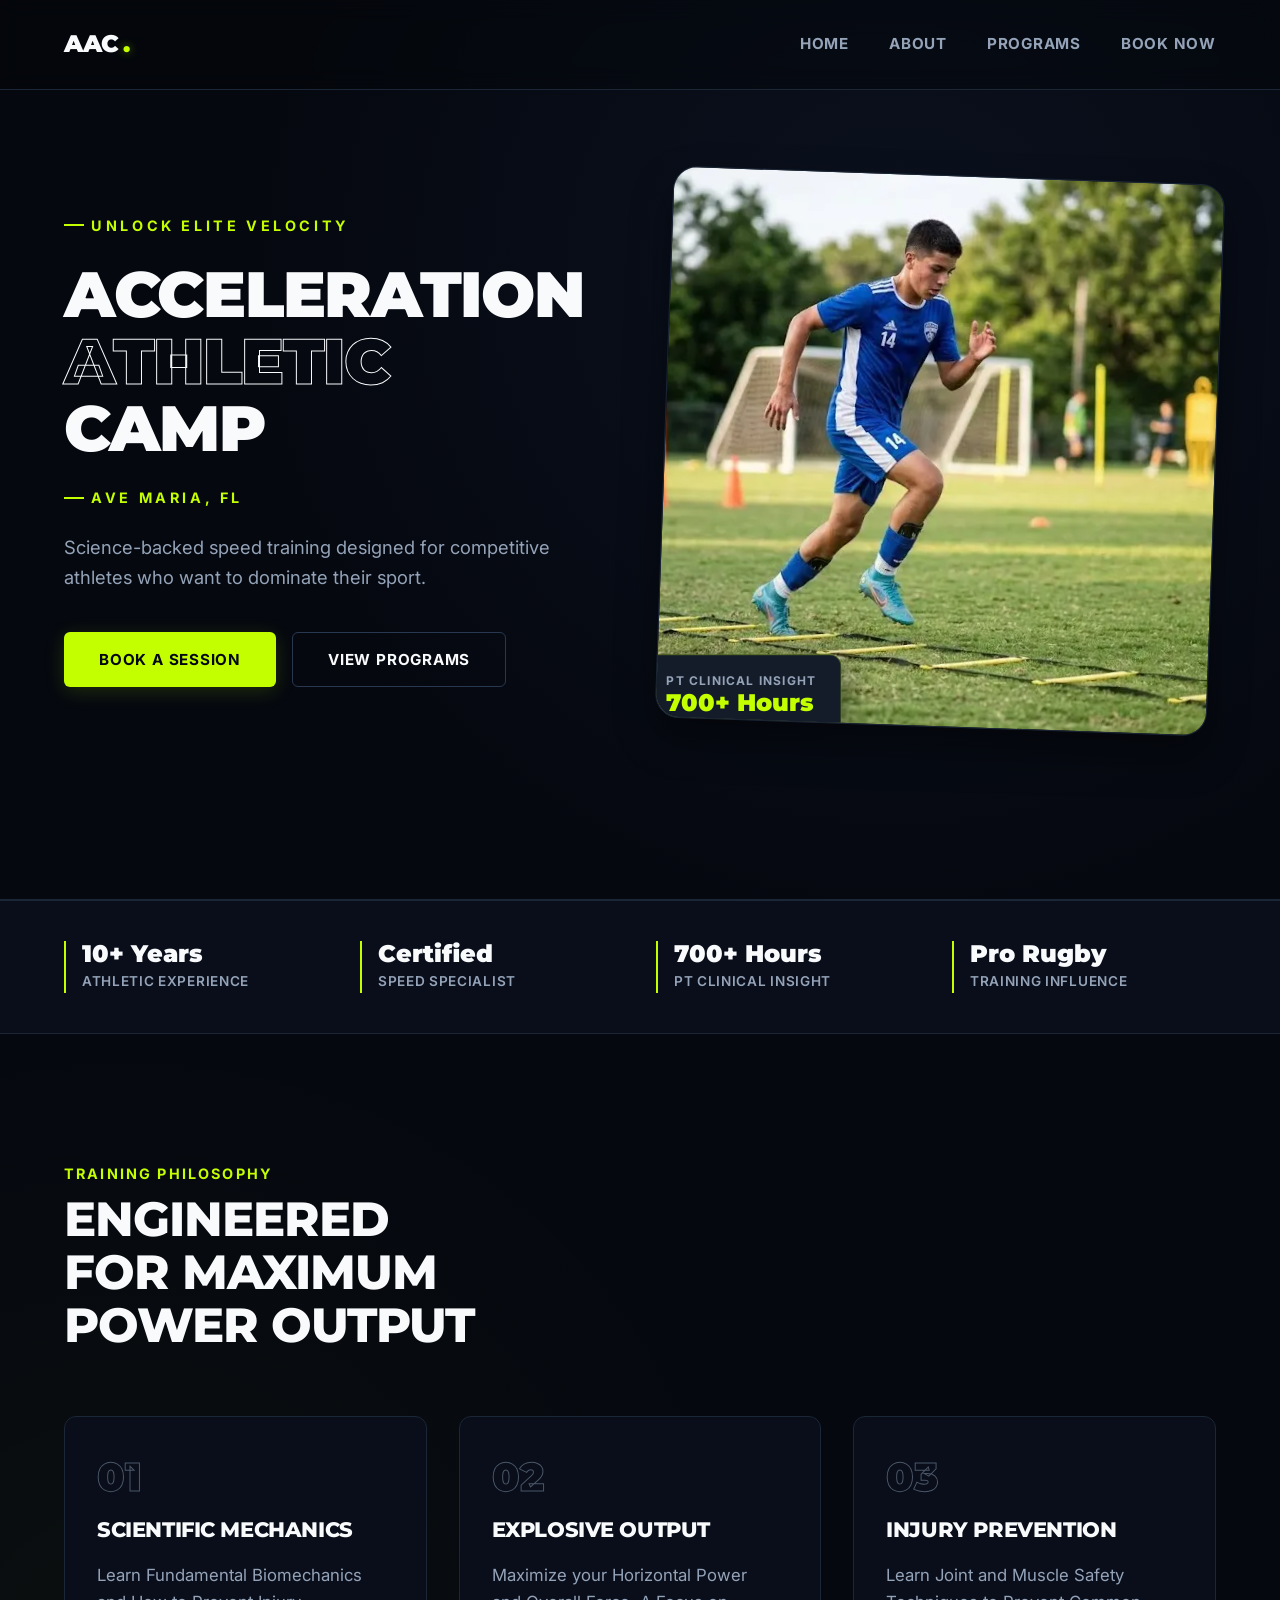
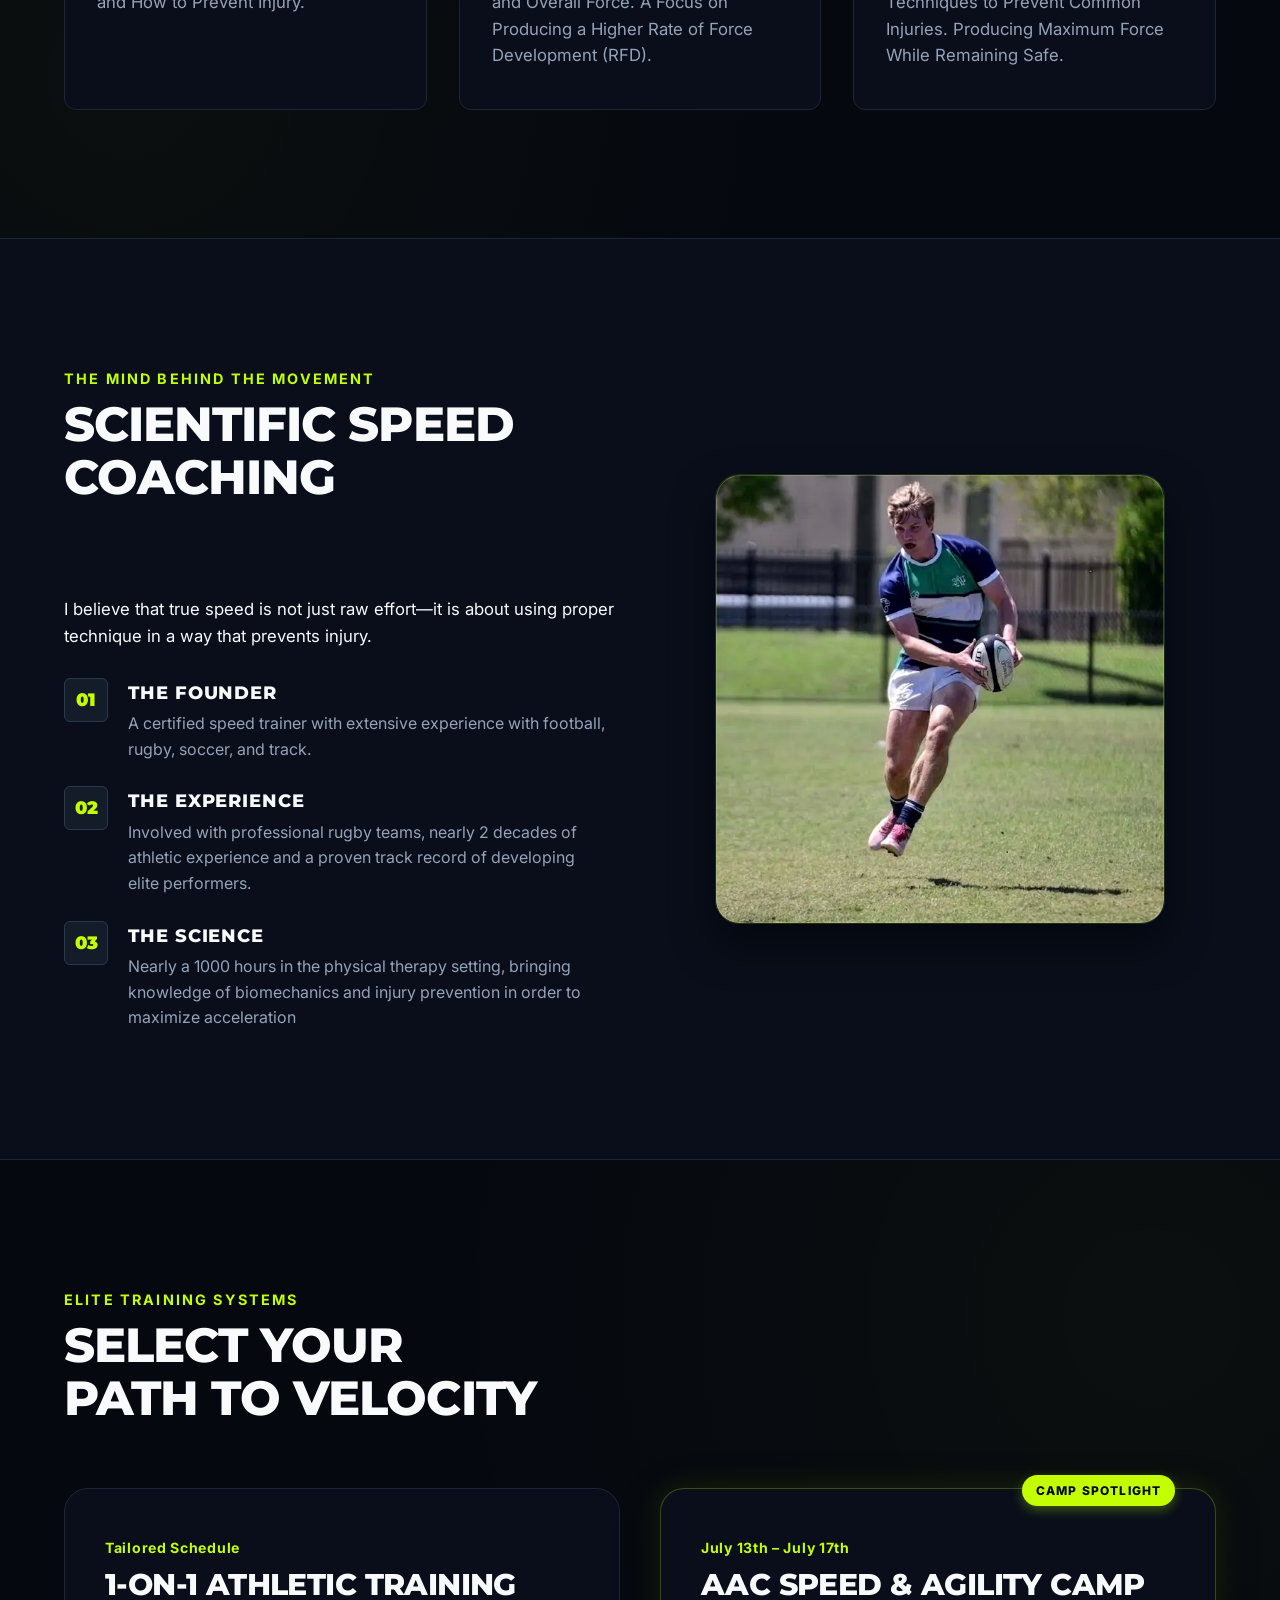
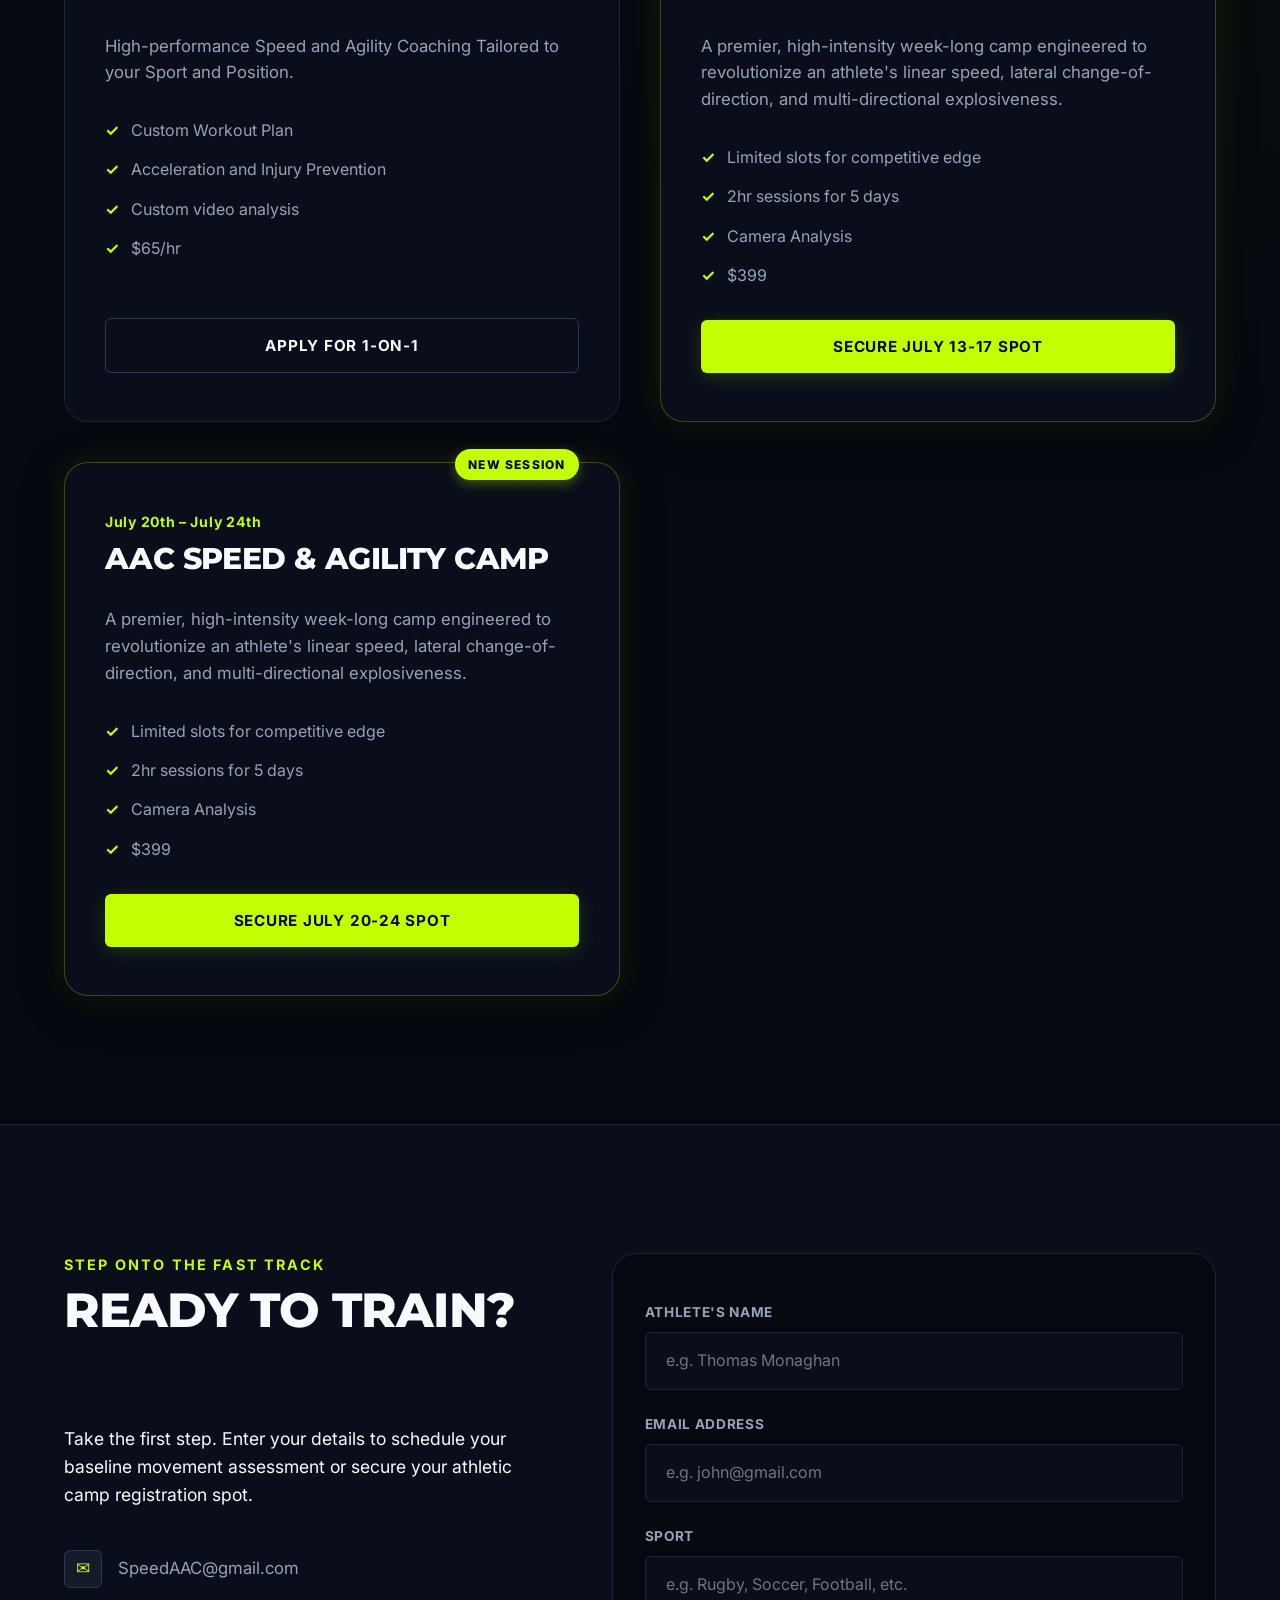
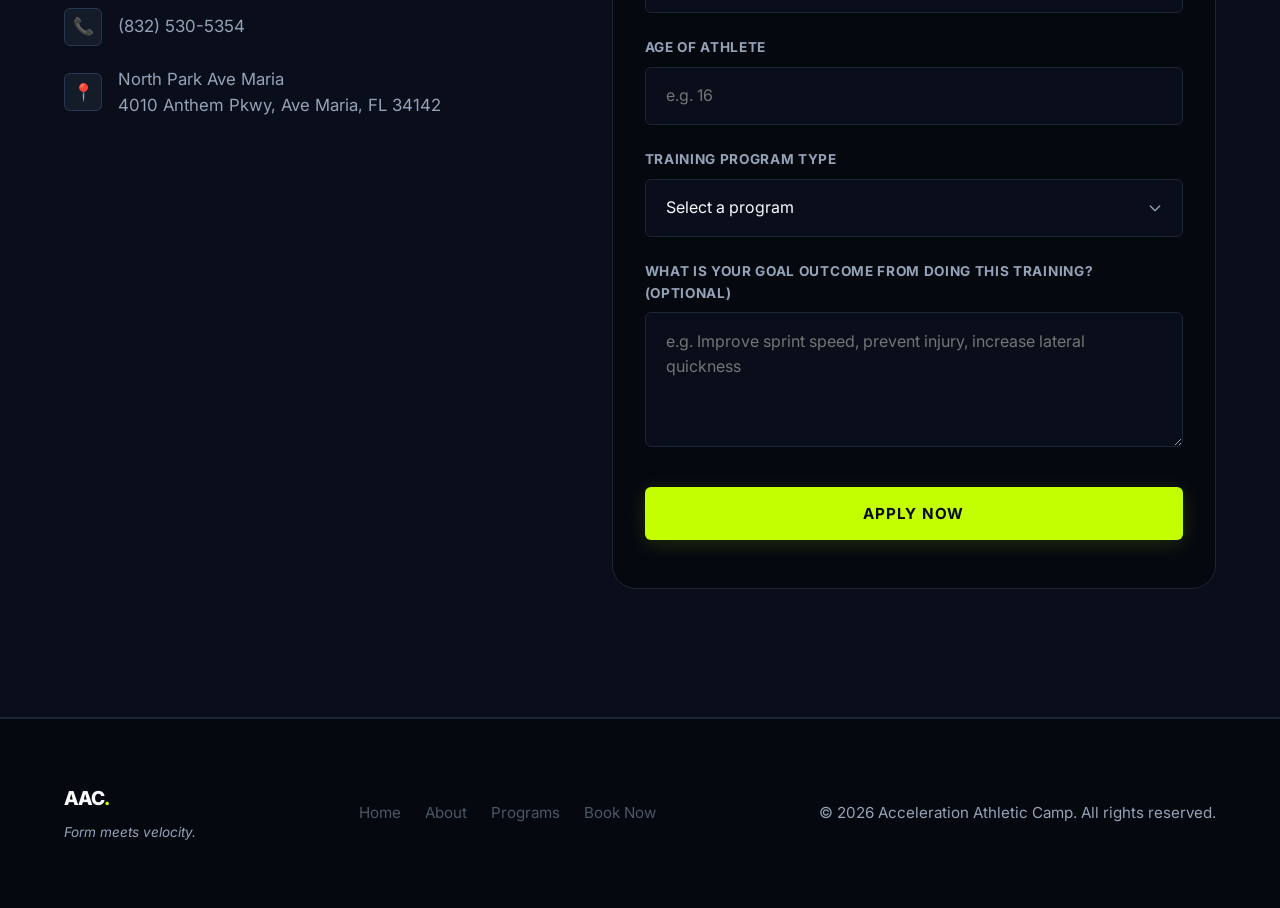
==== commit bc1bfec5: "Add files via upload" ====
--- a/index.html
+++ b/index.html
@@ -285,12 +285,13 @@
             <button class="btn btn-secondary" id="success-close-btn">Done</button>
           </div>
 
-          <form class="booking-form" id="booking-form" name="booking" data-netlify="true" method="POST">
+          <form class="booking-form" id="booking-form" name="booking" method="POST"
+            action="https://submit-form.com/zgfbkEusP">
             <input type="hidden" name="form-name" value="booking" />
             <div class="form-group">
               <label for="form-name" class="form-label">Athlete's Name</label>
-              <input type="text" id="form-name" name="Athletes Name" class="form-input" placeholder="e.g. John Doe"
-                required>
+              <input type="text" id="form-name" name="Athletes Name" class="form-input"
+                placeholder="e.g. Thomas Monaghan" required>
             </div>
 
             <div class="form-group">
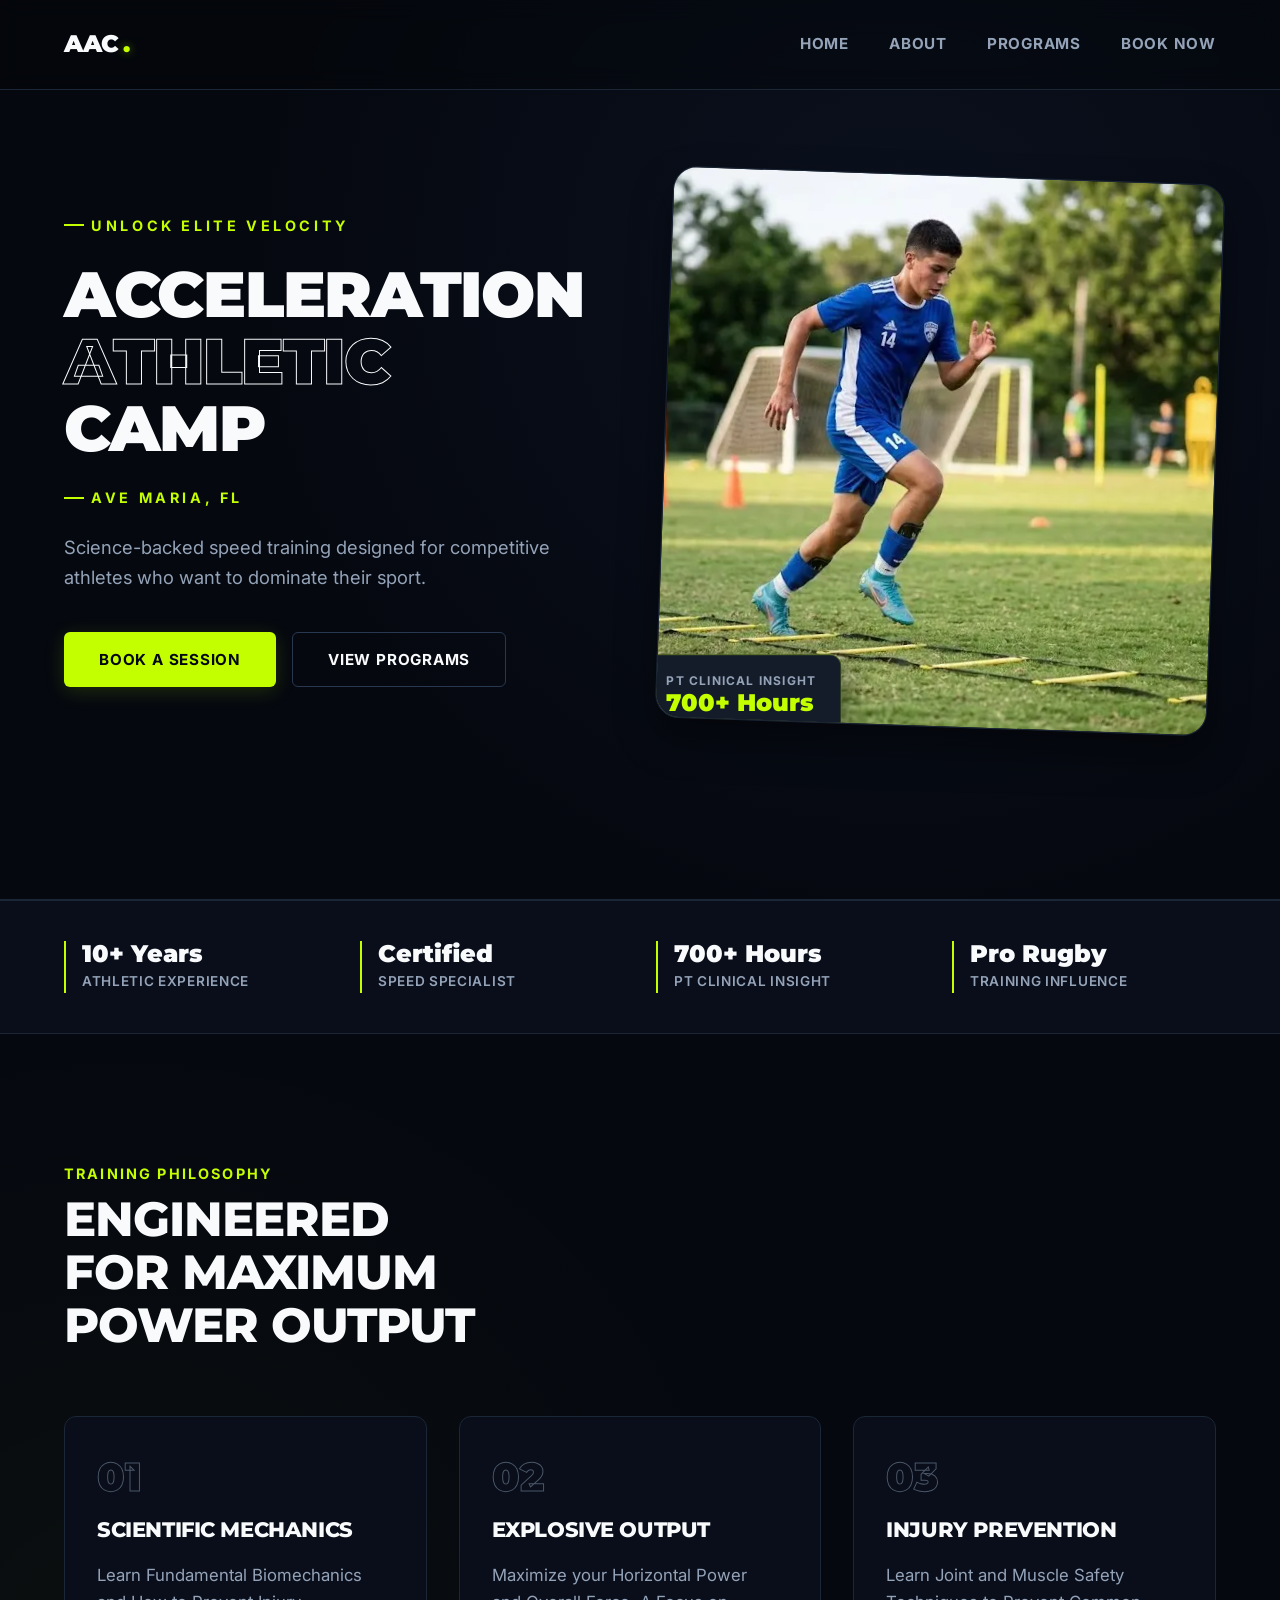
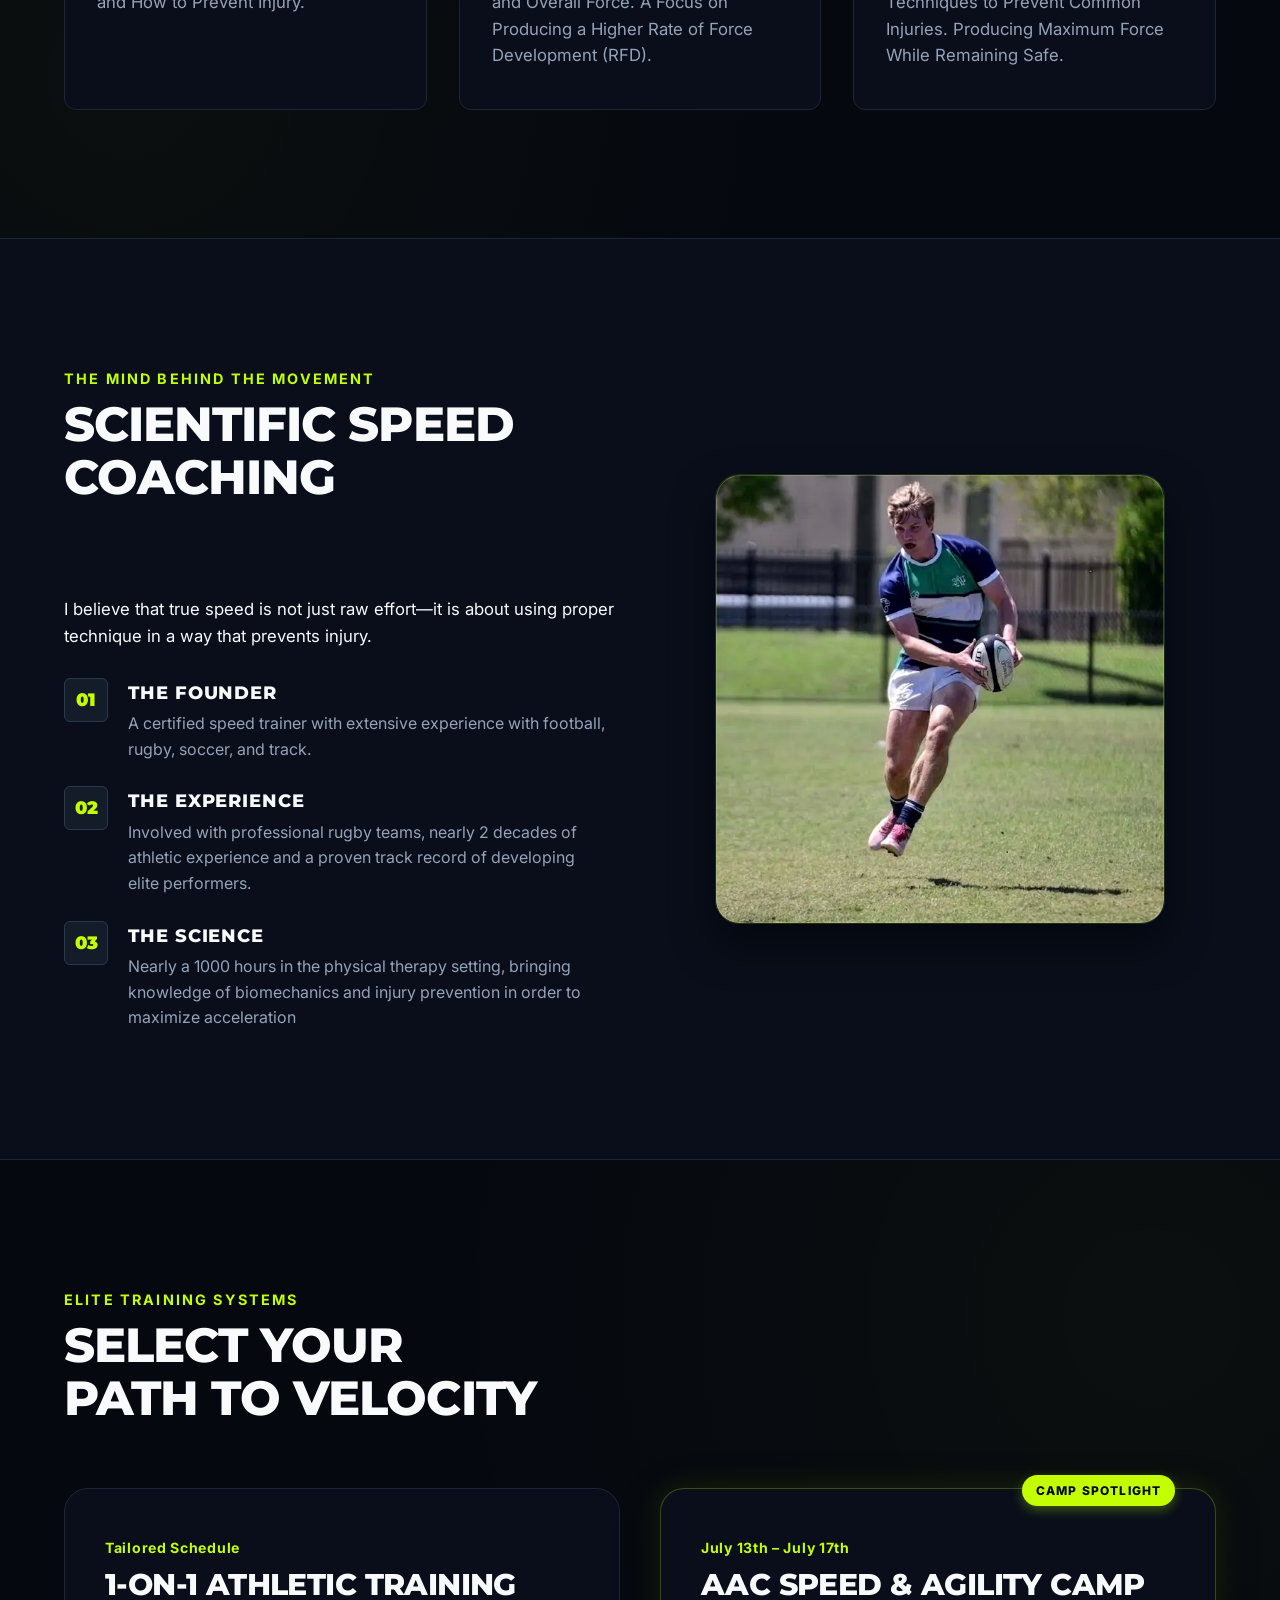
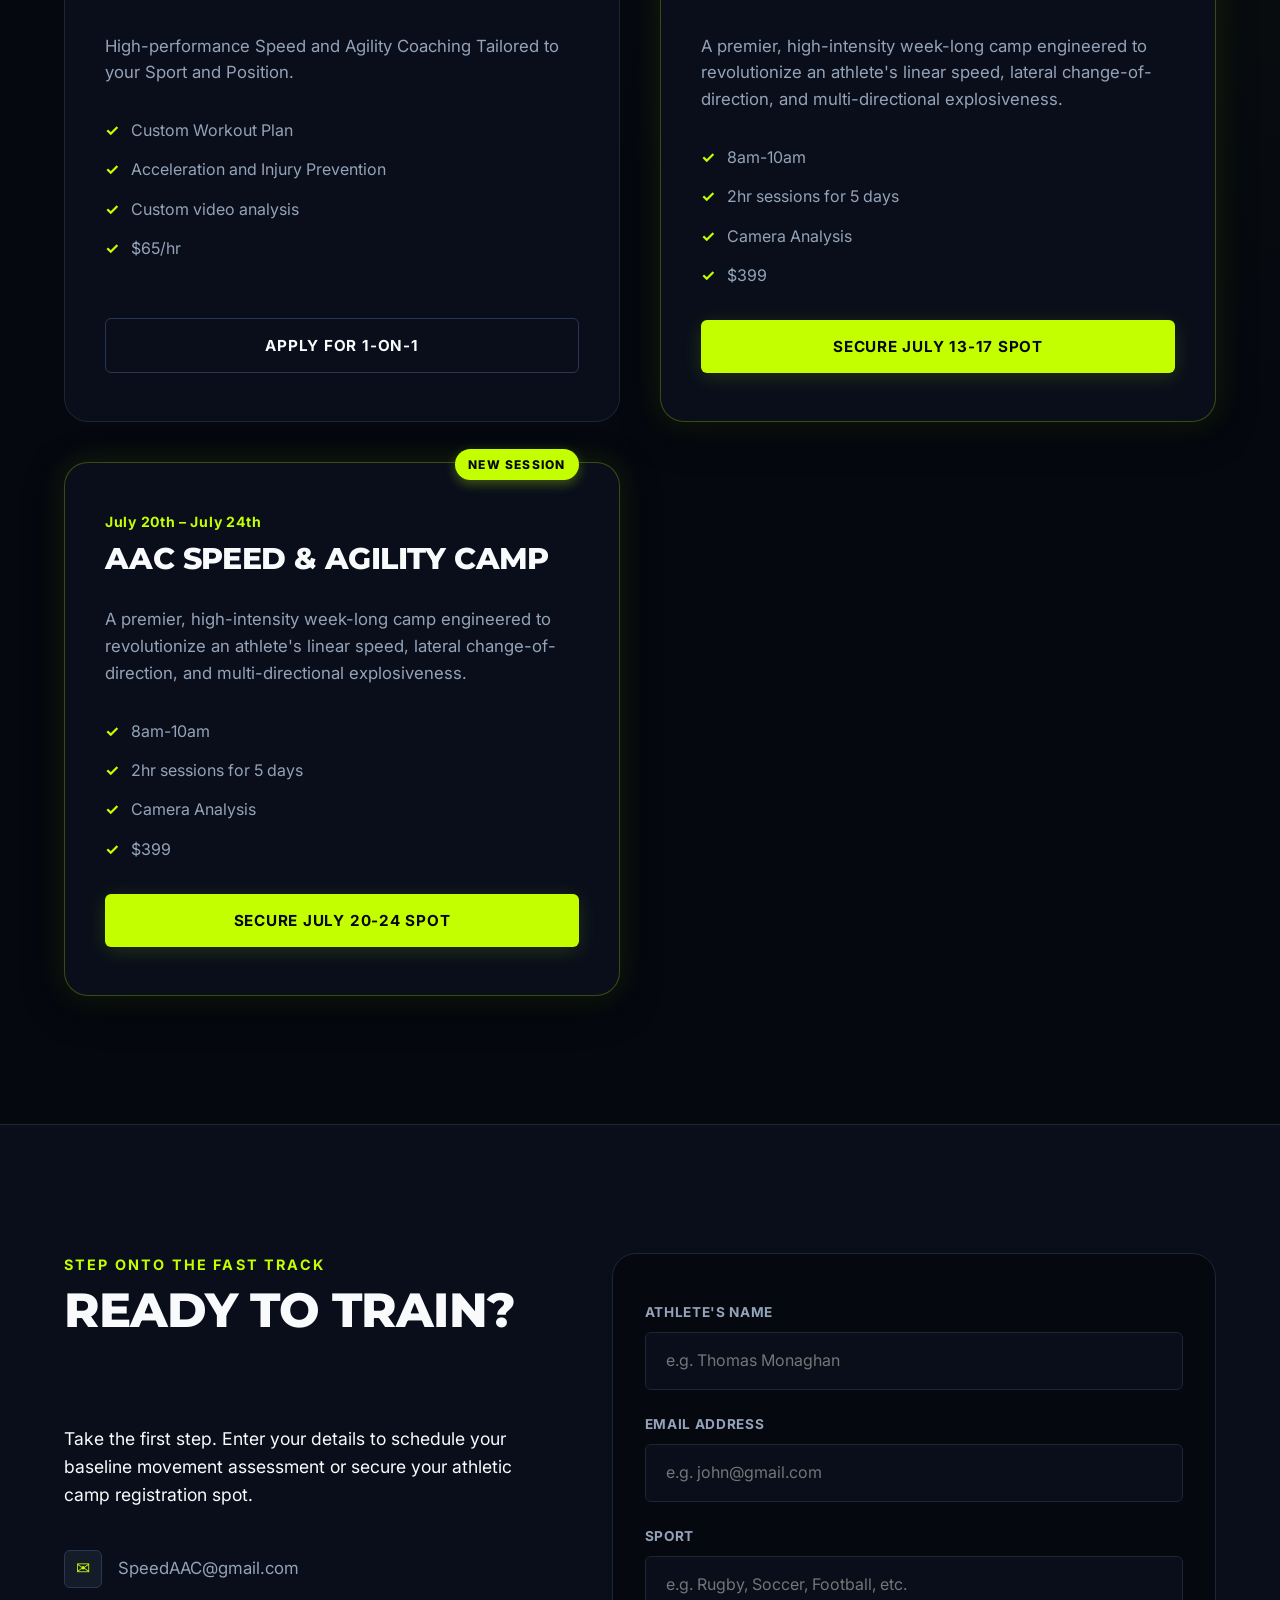
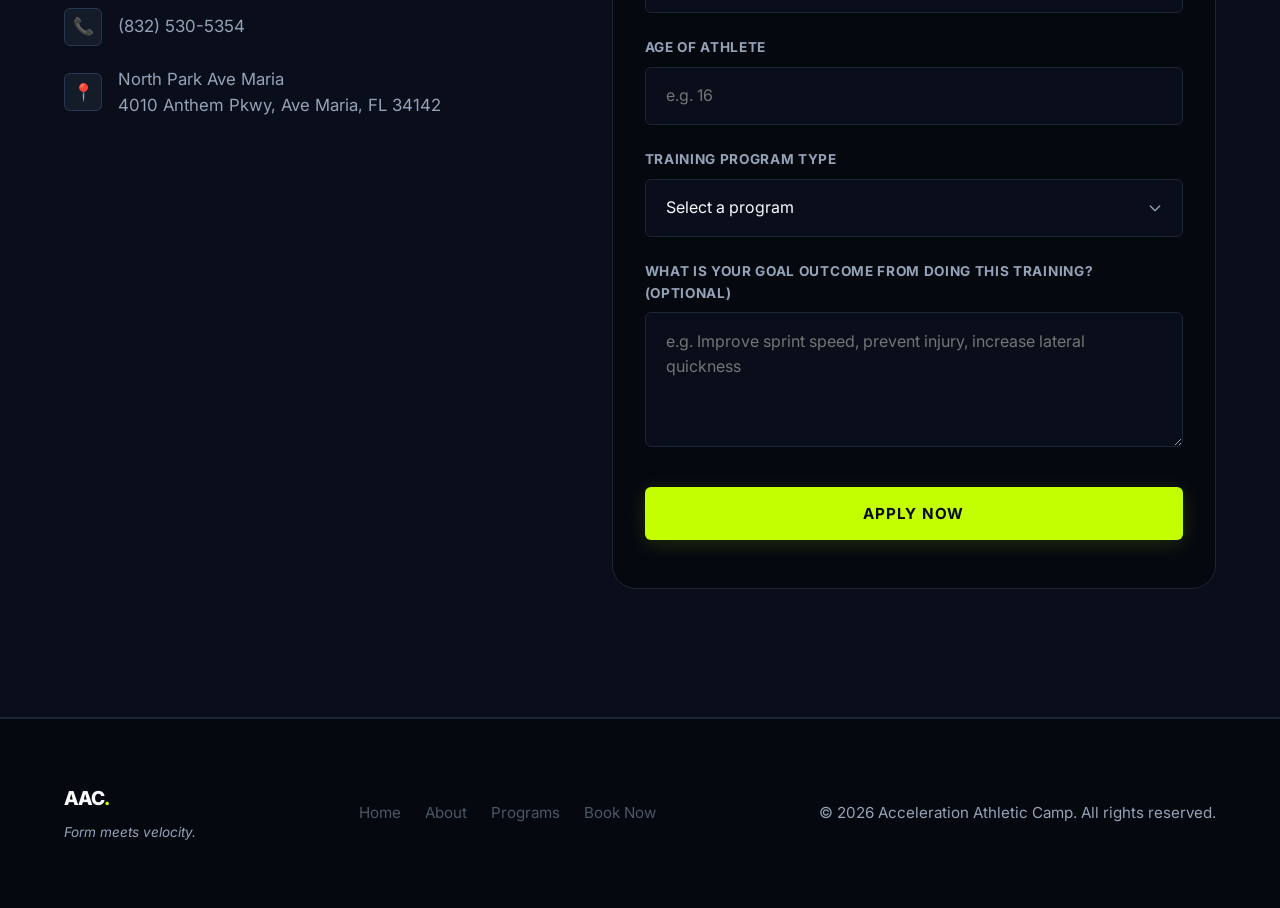
==== commit 897a0e9c: "Add files via upload" ====
--- a/index.html
+++ b/index.html
@@ -217,7 +217,7 @@
             <p class="prog-desc">A premier, high-intensity week-long camp engineered to revolutionize an athlete's
               linear speed, lateral change-of-direction, and multi-directional explosiveness.</p>
             <ul class="prog-features">
-              <li class="prog-feat-item">Limited slots for competitive edge</li>
+              <li class="prog-feat-item">8am-10am</li>
               <li class="prog-feat-item">2hr sessions for 5 days</li>
               <li class="prog-feat-item">Camera Analysis</li>
               <li class="prog-feat-item">$399</li>
@@ -236,7 +236,7 @@
             <p class="prog-desc">A premier, high-intensity week-long camp engineered to revolutionize an athlete's
               linear speed, lateral change-of-direction, and multi-directional explosiveness.</p>
             <ul class="prog-features">
-              <li class="prog-feat-item">Limited slots for competitive edge</li>
+              <li class="prog-feat-item">8am-10am</li>
               <li class="prog-feat-item">2hr sessions for 5 days</li>
               <li class="prog-feat-item">Camera Analysis</li>
               <li class="prog-feat-item">$399</li>
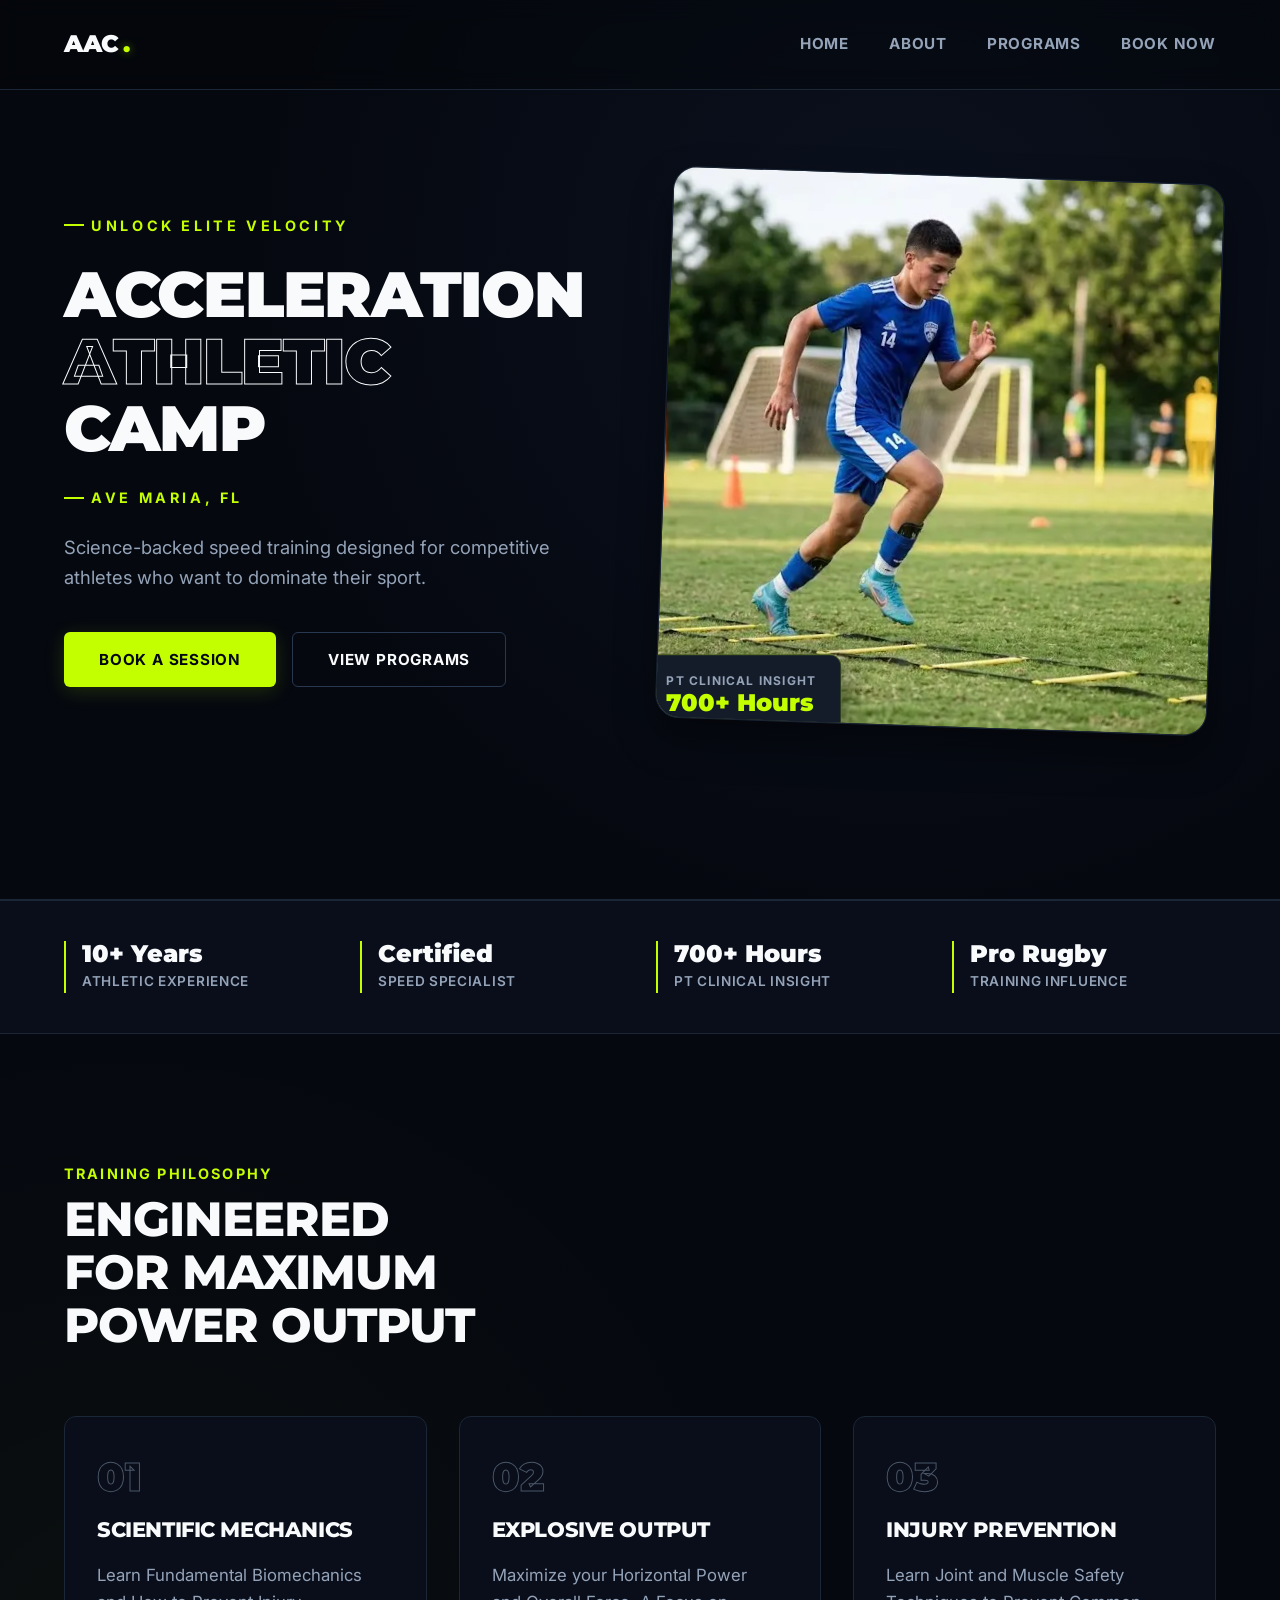
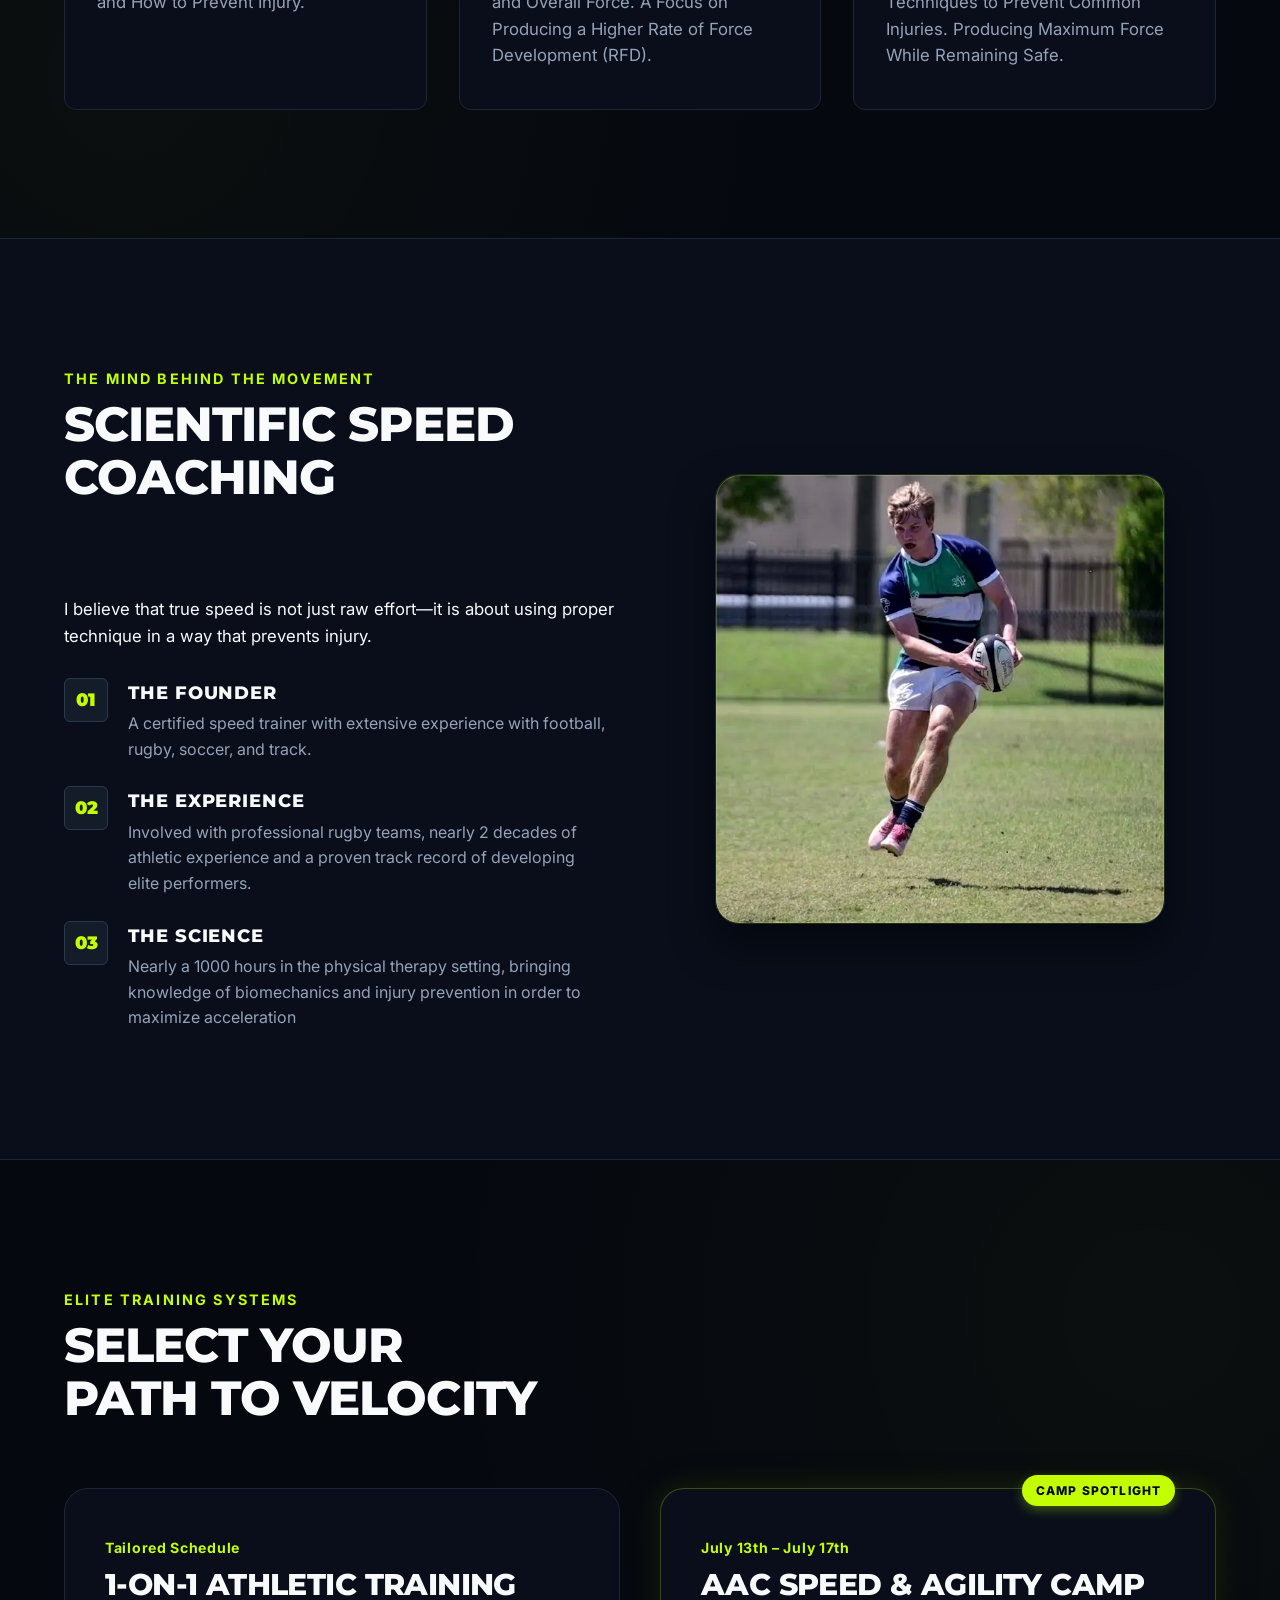
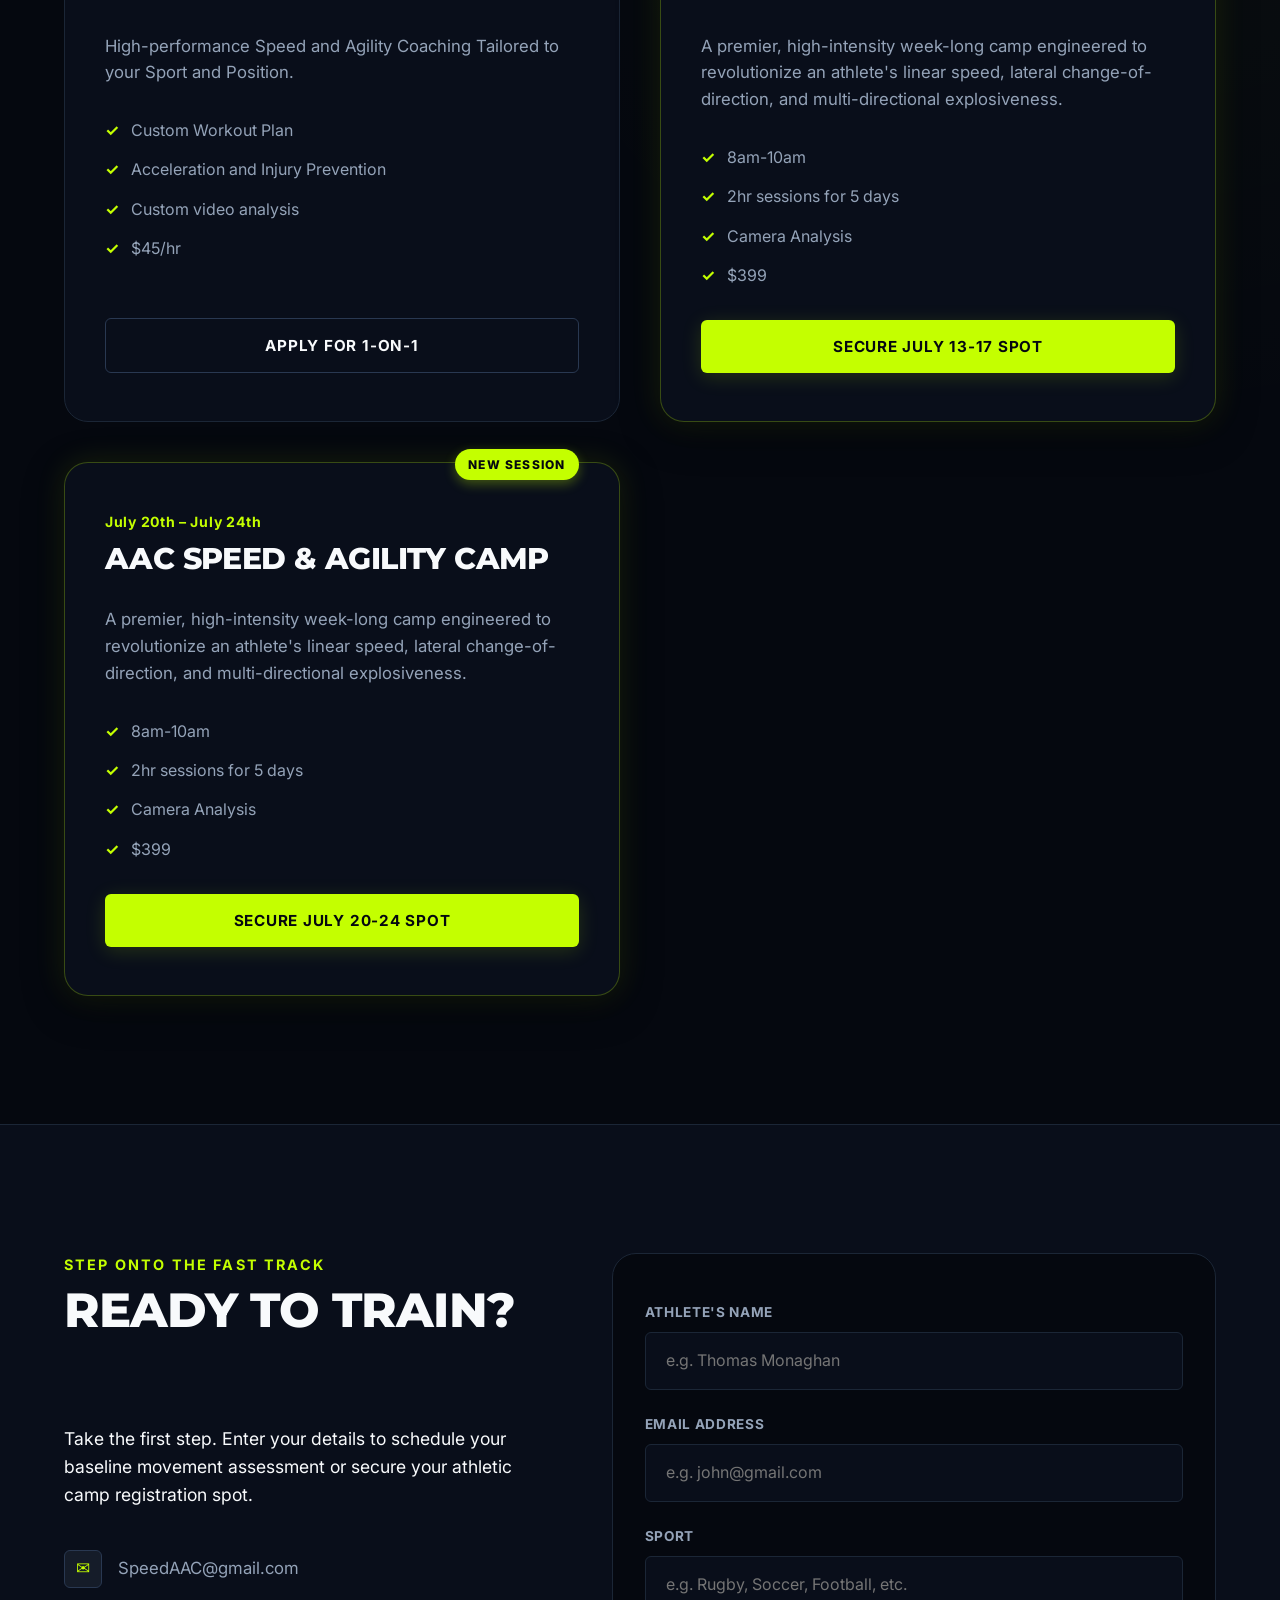
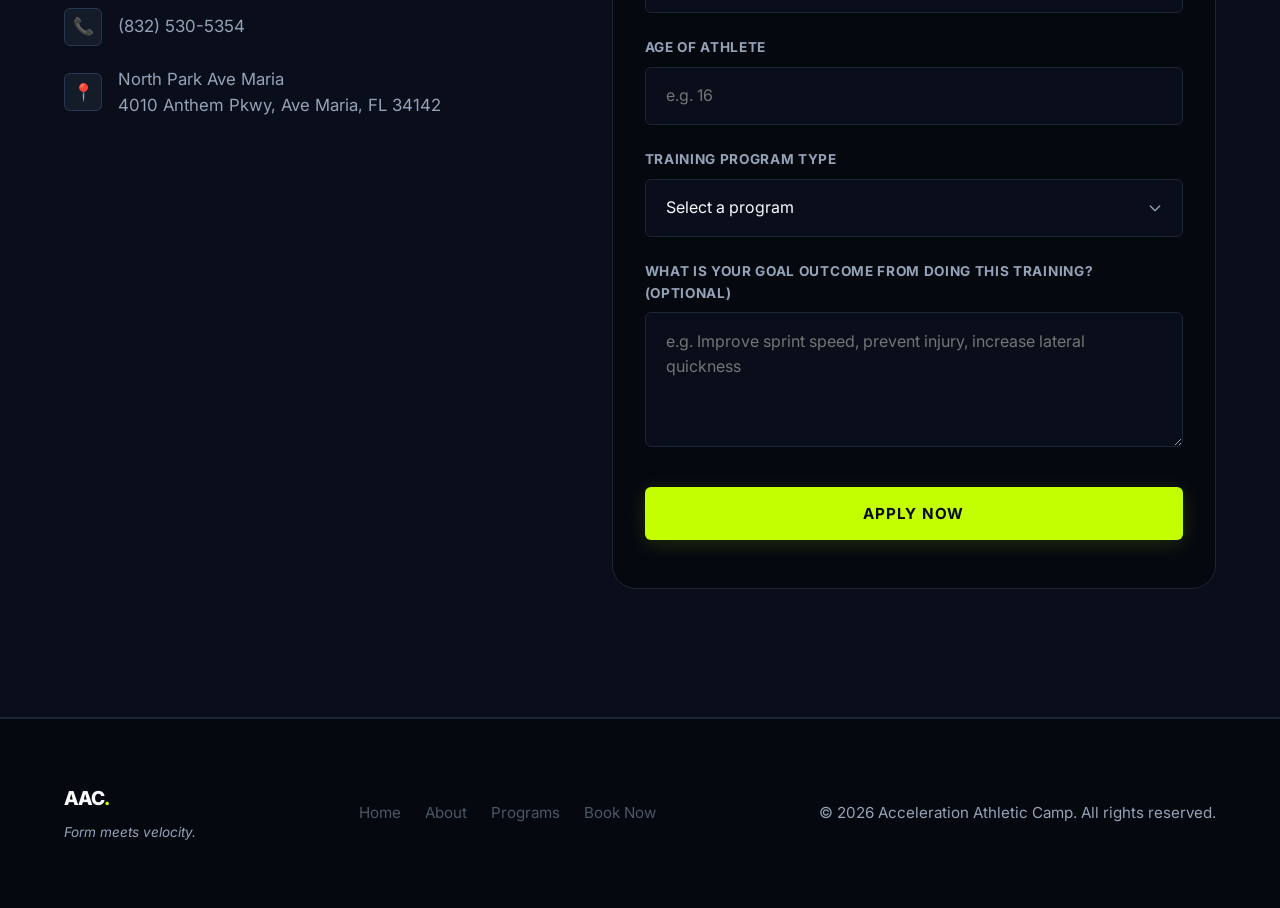
==== commit 7d13ad40: "Add files via upload" ====
--- a/index.html
+++ b/index.html
@@ -2,6 +2,15 @@
 <html lang="en">
 
 <head>
+  <!-- Google tag (gtag.js) -->
+  <script async src="https://www.googletagmanager.com/gtag/js?id=G-F4MGV1E83P"></script>
+  <script>
+    window.dataLayer = window.dataLayer || [];
+    function gtag() { dataLayer.push(arguments); }
+    gtag('js', new Date());
+
+    gtag('config', 'G-F4MGV1E83P');
+  </script>
   <meta charset="UTF-8">
   <meta name="viewport" content="width=device-width, initial-scale=1.0">
   <title>Athletic Acceleration Camp | Speed & Agility Training</title>
@@ -202,7 +211,7 @@
               <li class="prog-feat-item">Custom Workout Plan</li>
               <li class="prog-feat-item">Acceleration and Injury Prevention</li>
               <li class="prog-feat-item">Custom video analysis</li>
-              <li class="prog-feat-item">$65/hr</li>
+              <li class="prog-feat-item">$45/hr</li>
             </ul>
             <a href="#book" class="btn btn-secondary select-prog-btn" data-program="1on1">Apply for 1-on-1</a>
           </article>
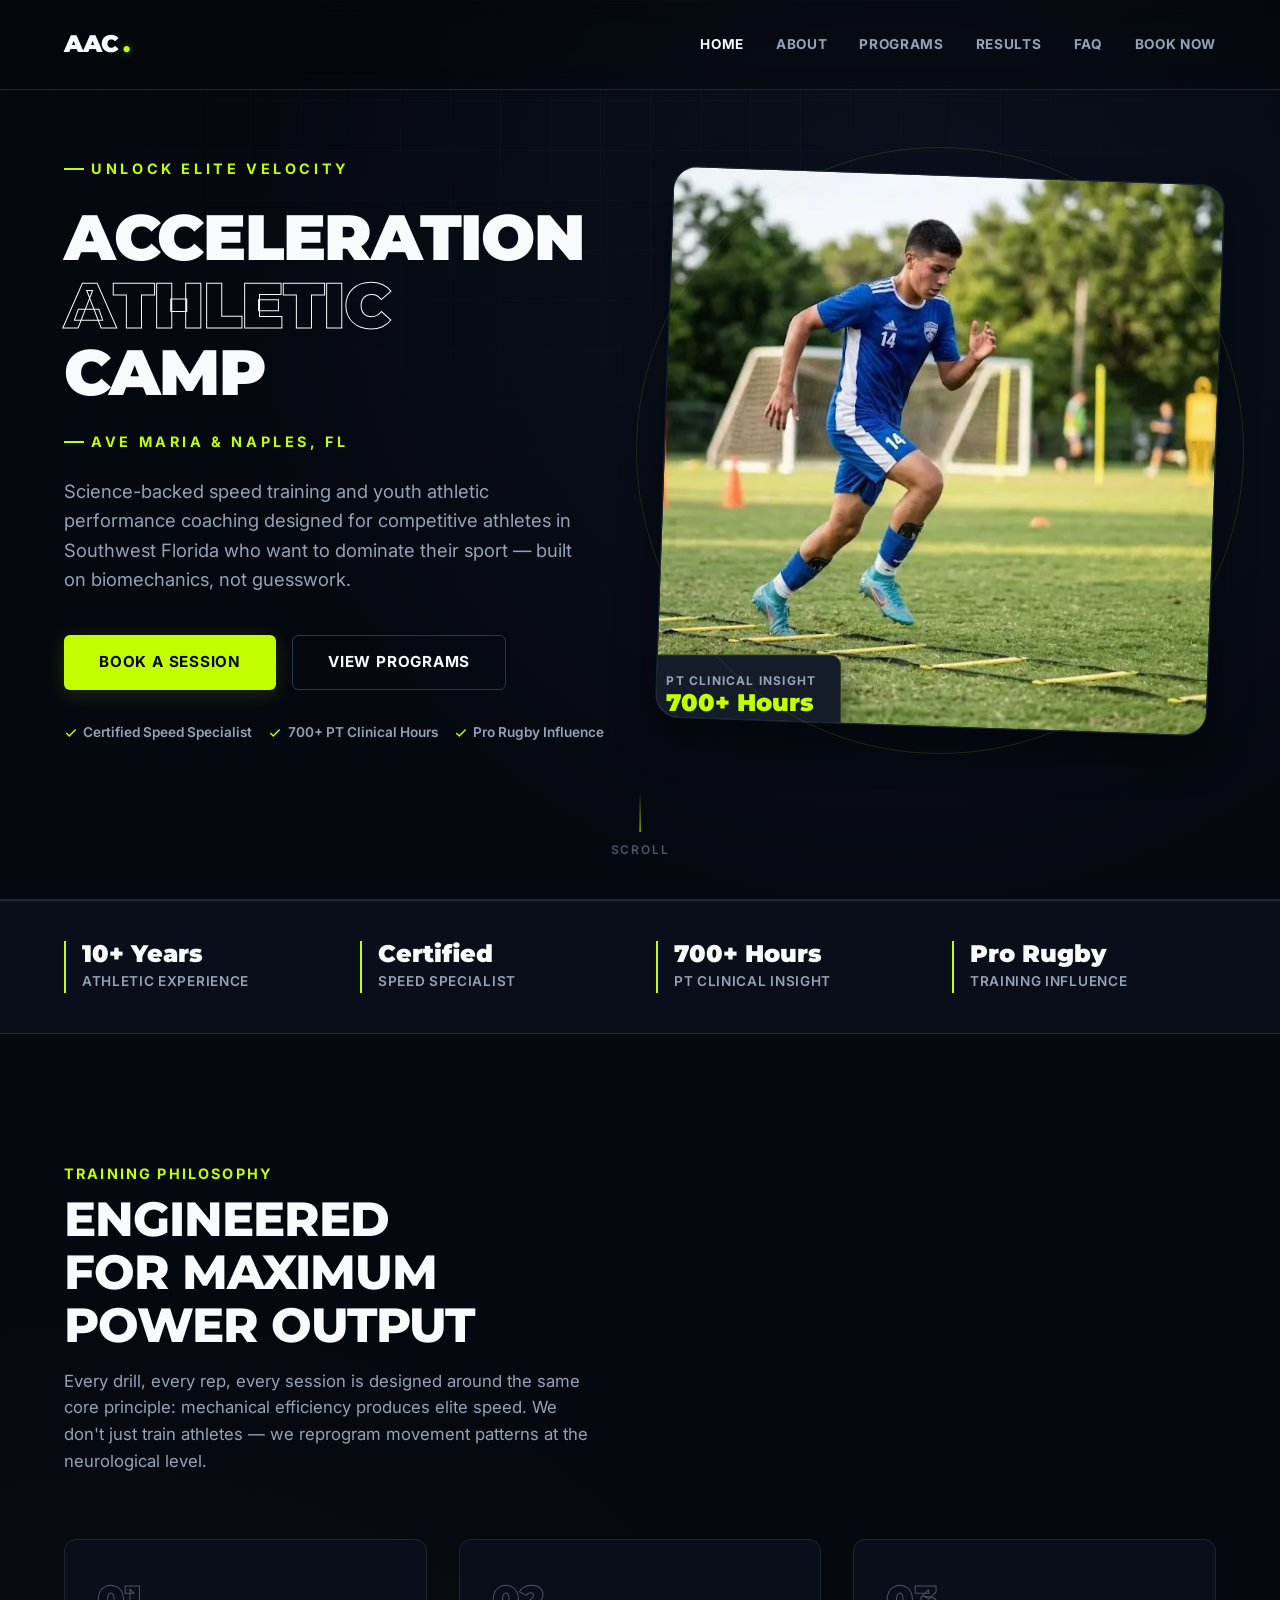
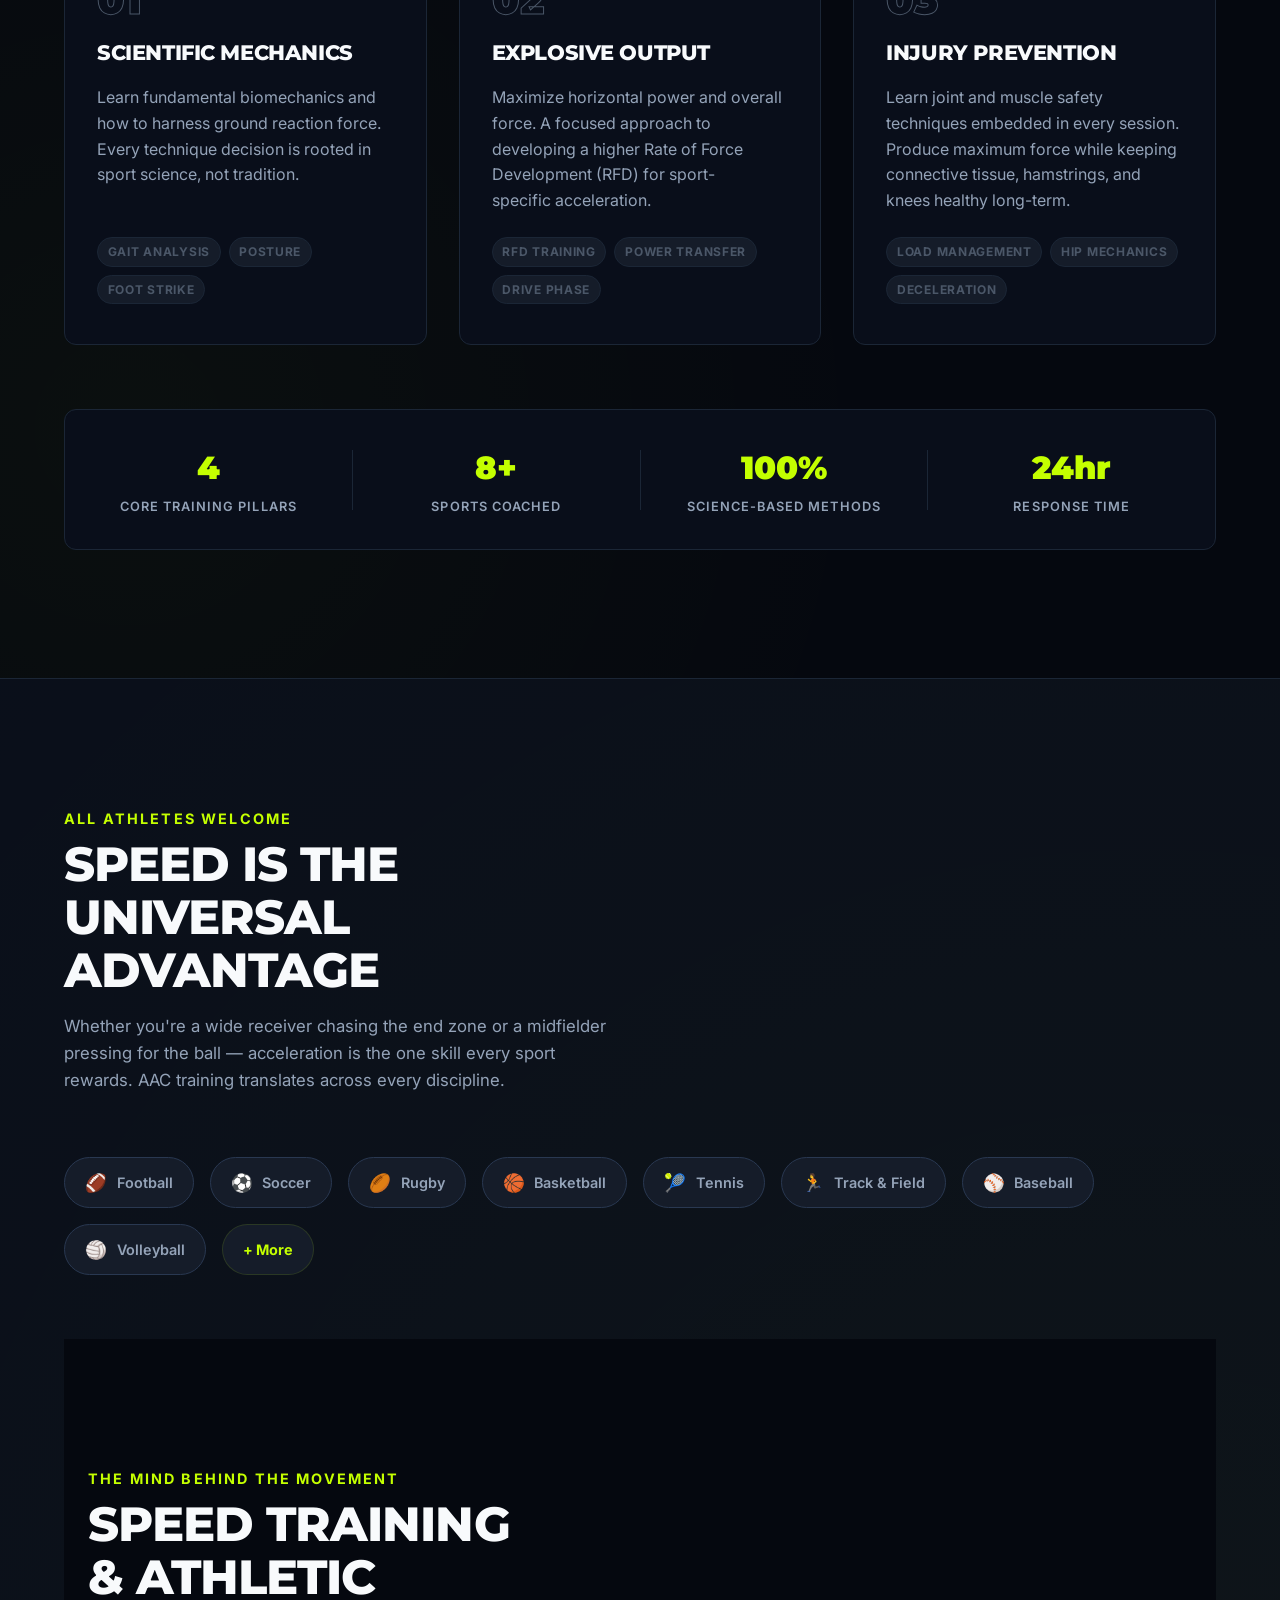
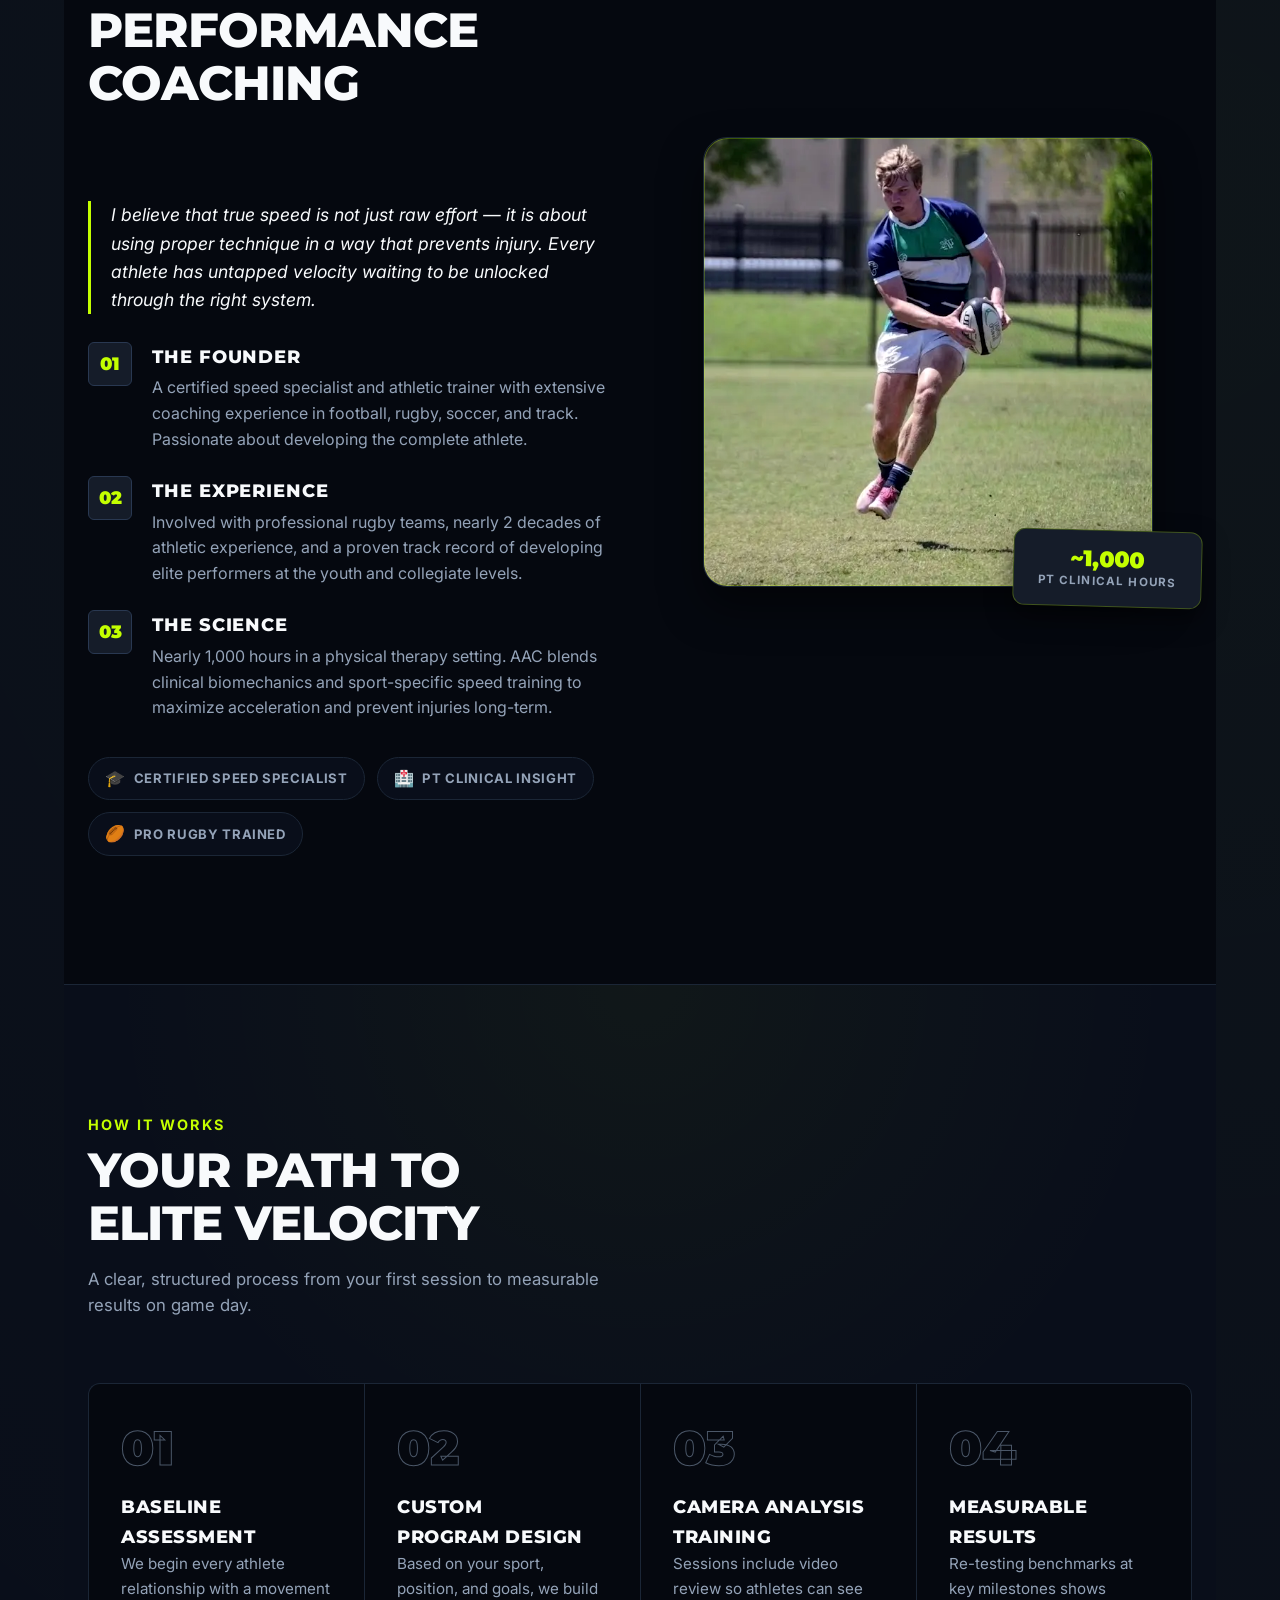
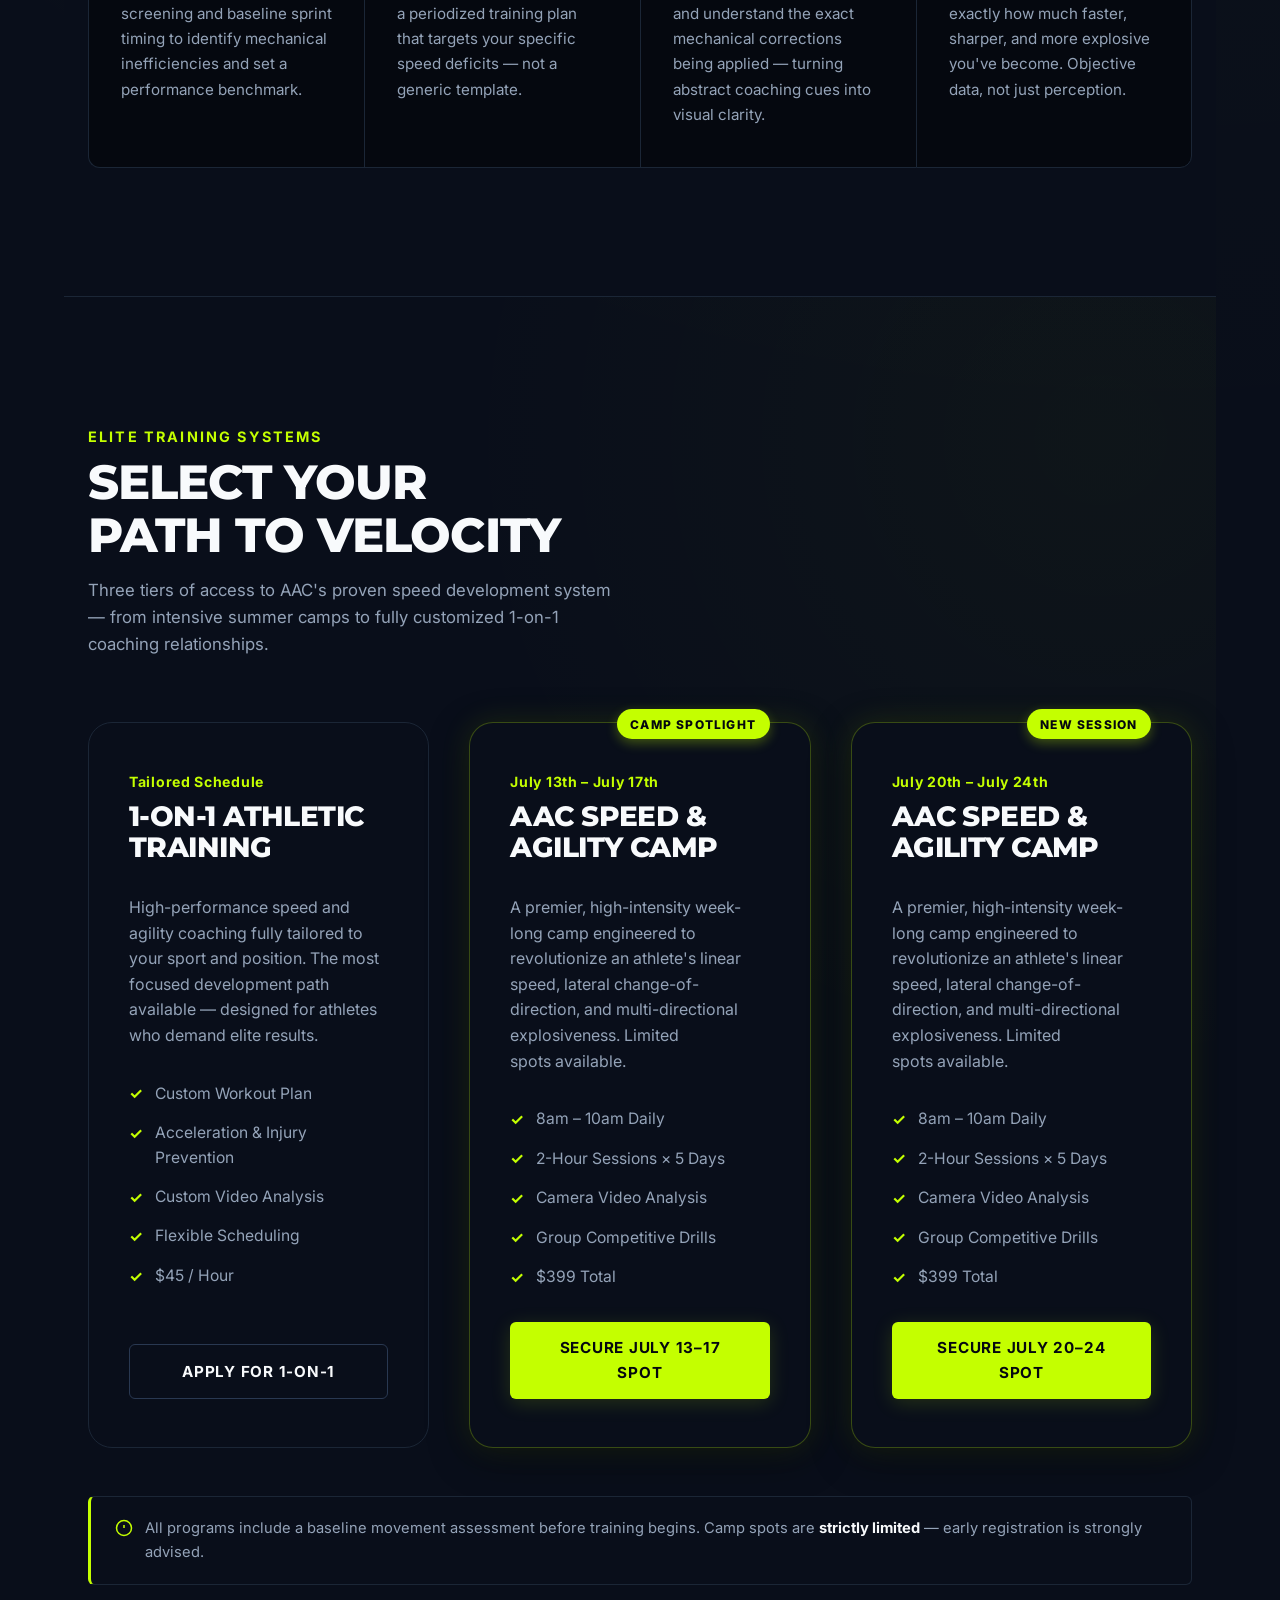
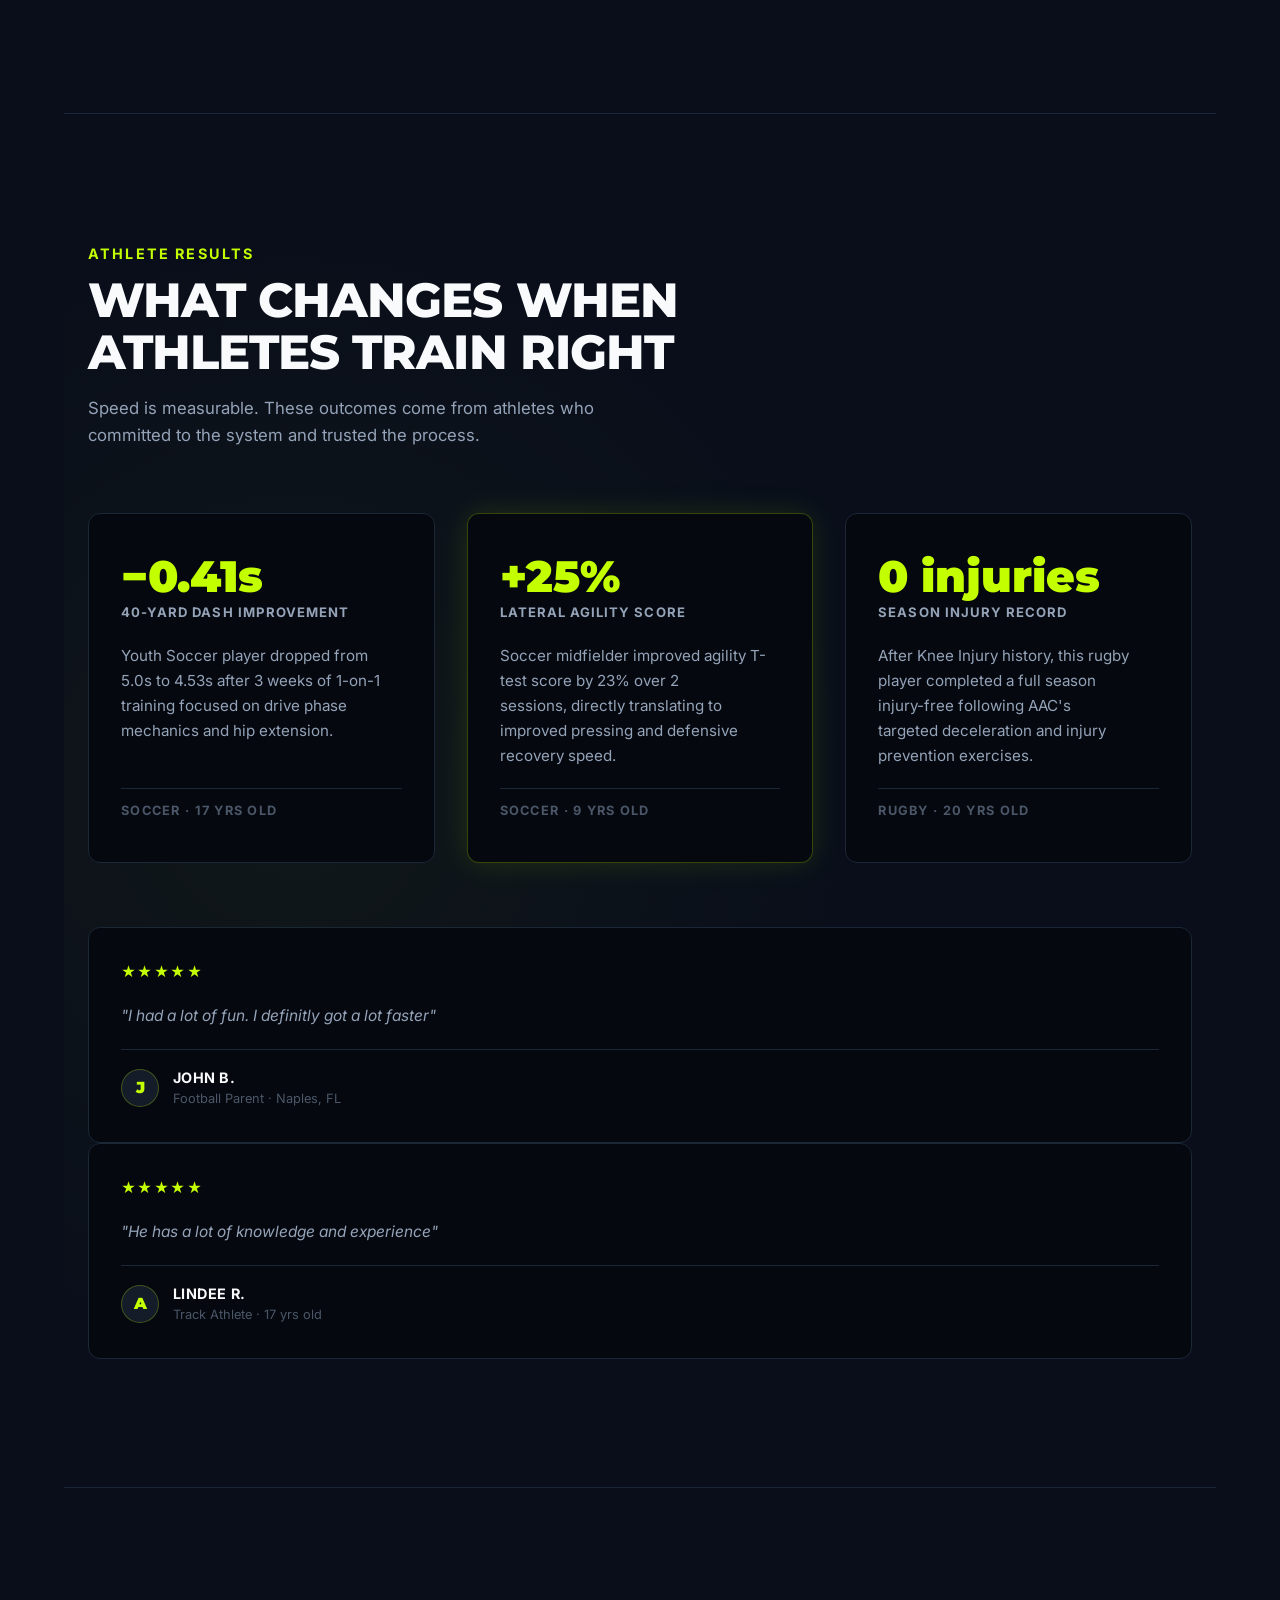
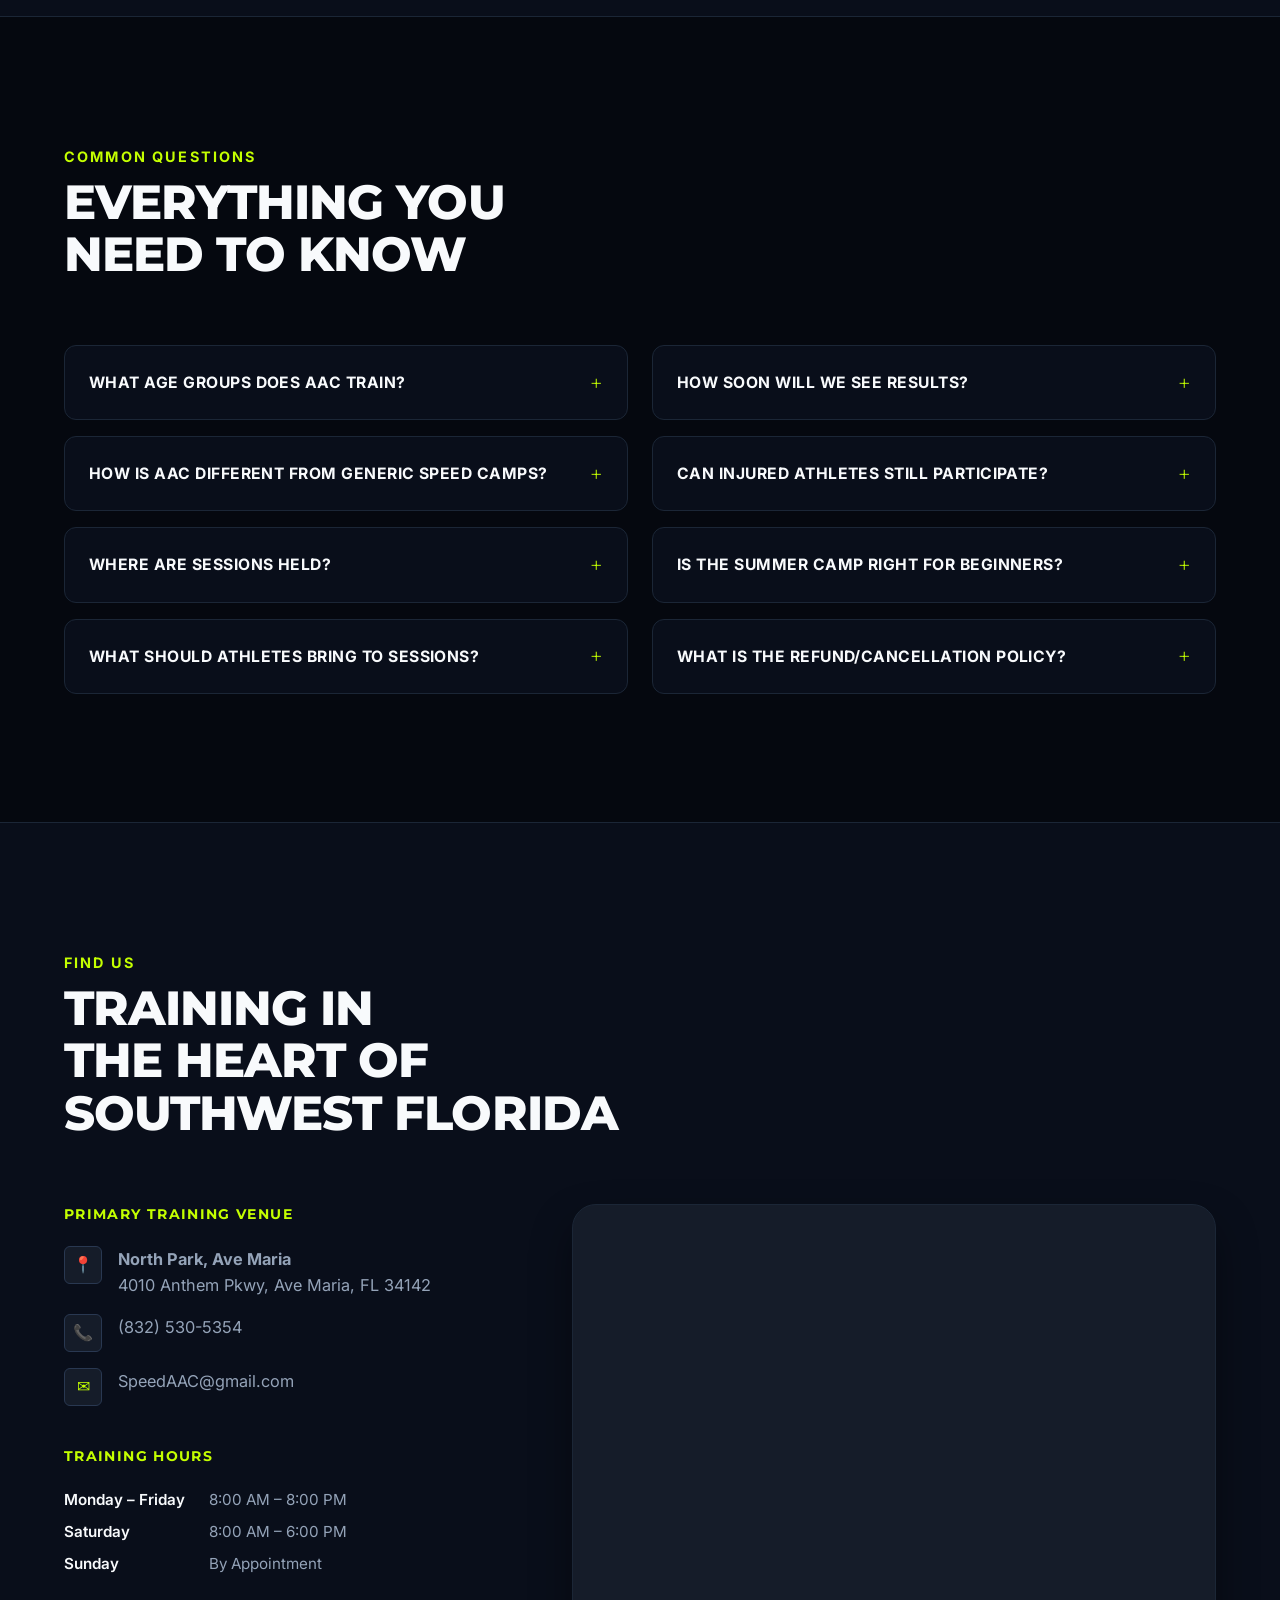
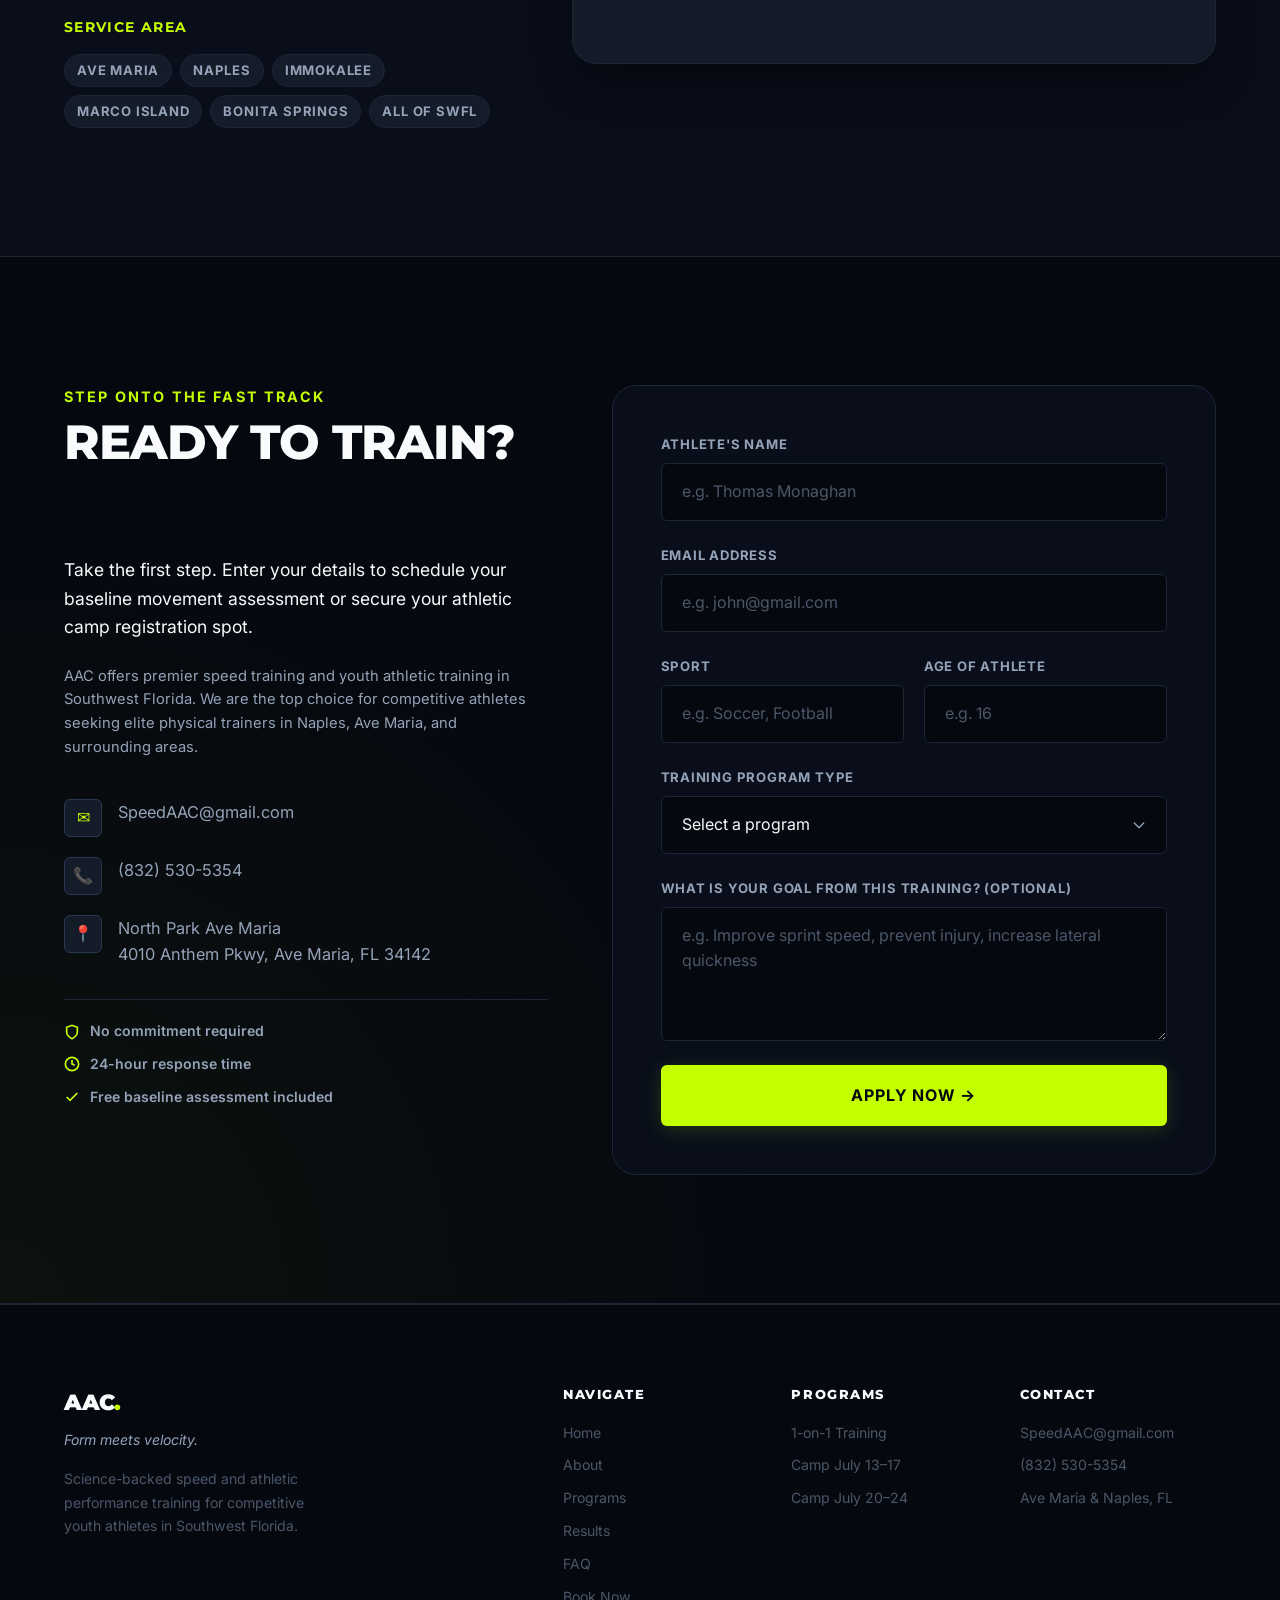
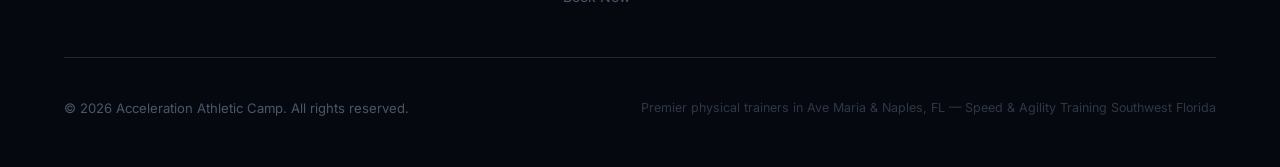
==== commit c2a6ff79: "Add files via upload" ====
--- a/index.html
+++ b/index.html
@@ -8,14 +8,67 @@
     window.dataLayer = window.dataLayer || [];
     function gtag() { dataLayer.push(arguments); }
     gtag('js', new Date());
-
     gtag('config', 'G-F4MGV1E83P');
   </script>
+
   <meta charset="UTF-8">
   <meta name="viewport" content="width=device-width, initial-scale=1.0">
-  <title>Athletic Acceleration Camp | Speed & Agility Training</title>
+  <title>Speed & Athletic Training | Physical Trainers in Ave Maria & Naples FL | AAC</title>
   <meta name="description"
-    content="Become the fastest on the field. Science-backed youth athletic speed, agility, and quickness training camps.">
+    content="AAC offers elite, science-backed speed training, agility camps, and 1-on-1 athletic coaching for youth athletes in Ave Maria, Naples, and Southwest Florida. Certified speed specialists with PT clinical insight.">
+  <link rel="canonical" href="https://speedaac.com/" />
+  <link rel="icon" href="favicon.jpg" type="image/jpeg">
+
+  <!-- Open Graph / Facebook -->
+  <meta property="og:type" content="website">
+  <meta property="og:url" content="https://speedaac.com/">
+  <meta property="og:title" content="Speed & Athletic Training | Physical Trainers in Ave Maria & Naples FL">
+  <meta property="og:description" content="Science-backed speed training and youth athletic training camps in Southwest Florida. Certified speed specialists with PT clinical insight.">
+  <meta property="og:image" content="https://speedaac.com/assets/hero_athlete.webp">
+
+  <!-- Twitter -->
+  <meta property="twitter:card" content="summary_large_image">
+  <meta property="twitter:url" content="https://speedaac.com/">
+  <meta property="twitter:title" content="Speed & Athletic Training | Physical Trainers in Ave Maria & Naples FL">
+  <meta property="twitter:description" content="Science-backed speed training and youth athletic training camps in Southwest Florida.">
+  <meta property="twitter:image" content="https://speedaac.com/assets/hero_athlete.webp">
+
+  <!-- JSON-LD LocalBusiness Structured Data -->
+  <script type="application/ld+json">
+  {
+    "@context": "https://schema.org",
+    "@type": "SportsActivityLocation",
+    "name": "Acceleration Athletic Camp",
+    "alternateName": "AAC",
+    "image": "https://speedaac.com/assets/hero_athlete.webp",
+    "@id": "https://speedaac.com/#sports-location",
+    "url": "https://speedaac.com/",
+    "telephone": "(832) 530-5354",
+    "priceRange": "$$",
+    "address": {
+      "@type": "PostalAddress",
+      "streetAddress": "4010 Anthem Pkwy (North Park)",
+      "addressLocality": "Ave Maria",
+      "addressRegion": "FL",
+      "postalCode": "34142",
+      "addressCountry": "US"
+    },
+    "geo": {
+      "@type": "GeoCoordinates",
+      "latitude": 26.3458,
+      "longitude": -81.4429
+    },
+    "openingHoursSpecification": {
+      "@type": "OpeningHoursSpecification",
+      "dayOfWeek": ["Monday","Tuesday","Wednesday","Thursday","Friday","Saturday"],
+      "opens": "08:00",
+      "closes": "20:00"
+    },
+    "sameAs": ["https://speedaac.com"],
+    "description": "Science-backed speed training and youth athletic training camps in Ave Maria and Naples, Florida. Led by certified speed specialists with physical therapy clinical insight."
+  }
+  </script>
+
   <link rel="stylesheet" href="styles.css">
 </head>
 
@@ -28,15 +81,17 @@
         AAC<span class="logo-dot">.</span>
       </a>
 
-      <!-- Desktop Navigation Menu -->
+      <!-- Desktop Navigation -->
       <nav class="nav-menu" aria-label="Main Navigation">
         <a href="#home" class="nav-link">Home</a>
         <a href="#about" class="nav-link">About</a>
         <a href="#programs" class="nav-link">Programs</a>
+        <a href="#results" class="nav-link">Results</a>
+        <a href="#faq" class="nav-link">FAQ</a>
         <a href="#book" class="nav-link">Book Now</a>
       </nav>
 
-      <!-- Mobile Hamburger Button -->
+      <!-- Mobile Hamburger -->
       <button class="menu-toggle" id="menu-toggle" aria-expanded="false" aria-controls="mobile-menu"
         aria-label="Open navigation menu">
         <span class="bar"></span>
@@ -46,28 +101,53 @@
     </div>
   </header>
 
-  <!-- Mobile Dropdown Navigation Menu Overlay -->
+  <!-- Mobile Fullscreen Nav -->
   <nav class="mobile-menu" id="mobile-menu" aria-label="Mobile Navigation">
     <a href="#home" class="nav-link">Home</a>
     <a href="#about" class="nav-link">About</a>
     <a href="#programs" class="nav-link">Programs</a>
+    <a href="#results" class="nav-link">Results</a>
+    <a href="#faq" class="nav-link">FAQ</a>
     <a href="#book" class="nav-link">Book Now</a>
   </nav>
 
   <main>
 
-    <!-- Hero Section -->
+    <!-- ═══════════════════════════════════
+         HERO SECTION
+    ═══════════════════════════════════ -->
     <section class="hero-section section" id="home">
+      <!-- Animated background grid -->
+      <div class="hero-grid-bg" aria-hidden="true"></div>
+
       <div class="container grid-2">
         <div class="hero-content reveal">
           <div class="hero-tagline">Unlock Elite Velocity</div>
-          <h1 class="hero-title">Acceleration<br><span>Athletic</span><br>Camp</h1>
-          <div class="hero-tagline">AVE MARIA, FL</div>
-          <p class="hero-desc">Science-backed speed training designed for competitive athletes who want to dominate
-            their sport.</p>
+          <h1 class="hero-title">
+            Acceleration<br>
+            <span>Athletic</span><br>
+            Camp
+          </h1>
+          <div class="hero-tagline">AVE MARIA &amp; NAPLES, FL</div>
+          <p class="hero-desc">Science-backed speed training and youth athletic performance coaching designed for competitive athletes in Southwest Florida who want to dominate their sport — built on biomechanics, not guesswork.</p>
           <div class="hero-ctas">
             <a href="#book" class="btn btn-primary">Book a Session</a>
             <a href="#programs" class="btn btn-secondary">View Programs</a>
+          </div>
+          <!-- Trust micro-signals -->
+          <div class="hero-trust">
+            <div class="trust-item">
+              <svg width="14" height="14" viewBox="0 0 24 24" fill="none" stroke="currentColor" stroke-width="2.5" aria-hidden="true"><polyline points="20 6 9 17 4 12"/></svg>
+              Certified Speed Specialist
+            </div>
+            <div class="trust-item">
+              <svg width="14" height="14" viewBox="0 0 24 24" fill="none" stroke="currentColor" stroke-width="2.5" aria-hidden="true"><polyline points="20 6 9 17 4 12"/></svg>
+              700+ PT Clinical Hours
+            </div>
+            <div class="trust-item">
+              <svg width="14" height="14" viewBox="0 0 24 24" fill="none" stroke="currentColor" stroke-width="2.5" aria-hidden="true"><polyline points="20 6 9 17 4 12"/></svg>
+              Pro Rugby Influence
+            </div>
           </div>
         </div>
 
@@ -81,11 +161,21 @@
               <div class="hero-badge-value">700+ Hours</div>
             </div>
           </div>
-        </div>
+          <!-- Decorative volt ring -->
+          <div class="hero-ring" aria-hidden="true"></div>
+        </div>
+      </div>
+
+      <!-- Scroll indicator -->
+      <div class="scroll-hint" aria-hidden="true">
+        <div class="scroll-hint-line"></div>
+        <span>Scroll</span>
       </div>
     </section>
 
-    <!-- Authority Bar -->
+    <!-- ═══════════════════════════════════
+         AUTHORITY BAR
+    ═══════════════════════════════════ -->
     <section class="authority-bar" aria-label="Athletic Credentials">
       <div class="container authority-grid">
         <div class="authority-item">
@@ -107,57 +197,148 @@
       </div>
     </section>
 
-    <!-- Value Proposition Section -->
+    <!-- ═══════════════════════════════════
+         VALUE PROPOSITION SECTION
+    ═══════════════════════════════════ -->
     <section class="value-section section">
       <div class="container">
         <div class="section-header reveal">
           <span class="section-tagline">Training Philosophy</span>
           <h2 class="section-title">Engineered for Maximum Power Output</h2>
+          <p class="section-intro">Every drill, every rep, every session is designed around the same core principle: mechanical efficiency produces elite speed. We don't just train athletes — we reprogram movement patterns at the neurological level.</p>
         </div>
 
         <div class="value-cards reveal">
           <div class="val-card">
             <div class="val-card-num">01</div>
             <h3 class="val-card-title">Scientific Mechanics</h3>
-            <p class="val-card-desc">Learn Fundamental Biomechanics and How to Prevent Injury.</p>
+            <p class="val-card-desc">Learn fundamental biomechanics and how to harness ground reaction force. Every technique decision is rooted in sport science, not tradition.</p>
+            <div class="val-card-tags">
+              <span class="val-tag">Gait Analysis</span>
+              <span class="val-tag">Posture</span>
+              <span class="val-tag">Foot Strike</span>
+            </div>
           </div>
 
           <div class="val-card">
             <div class="val-card-num">02</div>
             <h3 class="val-card-title">Explosive Output</h3>
-            <p class="val-card-desc">Maximize your Horizontal Power and Overall Force. A Focus on Producing a Higher
-              Rate of Force Development (RFD).</p>
+            <p class="val-card-desc">Maximize horizontal power and overall force. A focused approach to developing a higher Rate of Force Development (RFD) for sport-specific acceleration.</p>
+            <div class="val-card-tags">
+              <span class="val-tag">RFD Training</span>
+              <span class="val-tag">Power Transfer</span>
+              <span class="val-tag">Drive Phase</span>
+            </div>
           </div>
 
           <div class="val-card">
             <div class="val-card-num">03</div>
             <h3 class="val-card-title">Injury Prevention</h3>
-            <p class="val-card-desc">Learn Joint and Muscle Safety Techniques to Prevent Common Injuries. Producing
-              Maximum Force While Remaining Safe.</p>
+            <p class="val-card-desc">Learn joint and muscle safety techniques embedded in every session. Produce maximum force while keeping connective tissue, hamstrings, and knees healthy long-term.</p>
+            <div class="val-card-tags">
+              <span class="val-tag">Load Management</span>
+              <span class="val-tag">Hip Mechanics</span>
+              <span class="val-tag">Deceleration</span>
+            </div>
+          </div>
+        </div>
+
+        <!-- Methodology highlight bar -->
+        <div class="method-bar reveal">
+          <div class="method-item">
+            <span class="method-num">4</span>
+            <span class="method-lbl">Core Training Pillars</span>
+          </div>
+          <div class="method-divider" aria-hidden="true"></div>
+          <div class="method-item">
+            <span class="method-num">8+</span>
+            <span class="method-lbl">Sports Coached</span>
+          </div>
+          <div class="method-divider" aria-hidden="true"></div>
+          <div class="method-item">
+            <span class="method-num">100%</span>
+            <span class="method-lbl">Science-Based Methods</span>
+          </div>
+          <div class="method-divider" aria-hidden="true"></div>
+          <div class="method-item">
+            <span class="method-num">24hr</span>
+            <span class="method-lbl">Response Time</span>
           </div>
         </div>
       </div>
     </section>
 
-    <!-- About Section -->
+    <!-- ═══════════════════════════════════
+         SPORTS SERVED SECTION
+    ═══════════════════════════════════ -->
+    <section class="sports-section section">
+      <div class="container">
+        <div class="section-header reveal">
+          <span class="section-tagline">All Athletes Welcome</span>
+          <h2 class="section-title">Speed is the Universal Advantage</h2>
+          <p class="section-intro">Whether you're a wide receiver chasing the end zone or a midfielder pressing for the ball — acceleration is the one skill every sport rewards. AAC training translates across every discipline.</p>
+        </div>
+
+        <div class="sports-grid reveal">
+          <div class="sport-chip">
+            <span class="sport-icon" aria-hidden="true">🏈</span>
+            <span>Football</span>
+          </div>
+          <div class="sport-chip">
+            <span class="sport-icon" aria-hidden="true">⚽</span>
+            <span>Soccer</span>
+          </div>
+          <div class="sport-chip">
+            <span class="sport-icon" aria-hidden="true">🏉</span>
+            <span>Rugby</span>
+          </div>
+          <div class="sport-chip">
+            <span class="sport-icon" aria-hidden="true">🏀</span>
+            <span>Basketball</span>
+          </div>
+          <div class="sport-chip">
+            <span class="sport-icon" aria-hidden="true">🎾</span>
+            <span>Tennis</span>
+          </div>
+          <div class="sport-chip">
+            <span class="sport-icon" aria-hidden="true">🏃</span>
+            <span>Track & Field</span>
+          </div>
+          <div class="sport-chip">
+            <span class="sport-icon" aria-hidden="true">⚾</span>
+            <span>Baseball</span>
+          </div>
+          <div class="sport-chip">
+            <span class="sport-icon" aria-hidden="true">🏐</span>
+            <span>Volleyball</span>
+          </div>
+          <div class="sport-chip sport-chip-accent">
+            <span>+ More</span>
+          </div>
+        </div>
+
+        <!-- Large call-to-action strip -->
+      
+
+    <!-- ═══════════════════════════════════
+         ABOUT SECTION
+    ═══════════════════════════════════ -->
     <section class="about-section section" id="about">
       <div class="container grid-2">
         <div class="about-content reveal">
           <div class="section-header">
             <span class="section-tagline">The Mind Behind the Movement</span>
-            <h2 class="section-title">Scientific Speed Coaching</h2>
-          </div>
-
-          <p class="about-bio">I believe that true speed is not just raw effort—it is about using proper technique in a
-            way that prevents injury.</p>
+            <h2 class="section-title">Speed Training & Athletic Performance Coaching</h2>
+          </div>
+
+          <p class="about-bio">I believe that true speed is not just raw effort — it is about using proper technique in a way that prevents injury. Every athlete has untapped velocity waiting to be unlocked through the right system.</p>
 
           <div class="about-pillars">
             <div class="pillar">
               <div class="pillar-icon">01</div>
               <div class="pillar-info">
                 <h3 class="pillar-title">The Founder</h3>
-                <p class="pillar-desc">A certified speed trainer with extensive experience with football, rugby,
-                  soccer, and track.</p>
+                <p class="pillar-desc">A certified speed specialist and athletic trainer with extensive coaching experience in football, rugby, soccer, and track. Passionate about developing the complete athlete.</p>
               </div>
             </div>
 
@@ -165,8 +346,7 @@
               <div class="pillar-icon">02</div>
               <div class="pillar-info">
                 <h3 class="pillar-title">The Experience</h3>
-                <p class="pillar-desc">Involved with professional rugby teams, nearly 2 decades of athletic experience
-                  and a proven track record of developing elite performers.</p>
+                <p class="pillar-desc">Involved with professional rugby teams, nearly 2 decades of athletic experience, and a proven track record of developing elite performers at the youth and collegiate levels.</p>
               </div>
             </div>
 
@@ -174,9 +354,24 @@
               <div class="pillar-icon">03</div>
               <div class="pillar-info">
                 <h3 class="pillar-title">The Science</h3>
-                <p class="pillar-desc">Nearly a 1000 hours in the physical therapy setting, bringing knowledge of
-                  biomechanics and injury prevention in order to maximize acceleration</p>
-              </div>
+                <p class="pillar-desc">Nearly 1,000 hours in a physical therapy setting. AAC blends clinical biomechanics and sport-specific speed training to maximize acceleration and prevent injuries long-term.</p>
+              </div>
+            </div>
+          </div>
+
+          <!-- Credential badges -->
+          <div class="credential-row">
+            <div class="credential-badge">
+              <div class="credential-icon" aria-hidden="true">🎓</div>
+              <span>Certified Speed Specialist</span>
+            </div>
+            <div class="credential-badge">
+              <div class="credential-icon" aria-hidden="true">🏥</div>
+              <span>PT Clinical Insight</span>
+            </div>
+            <div class="credential-badge">
+              <div class="credential-icon" aria-hidden="true">🏉</div>
+              <span>Pro Rugby Trained</span>
             </div>
           </div>
         </div>
@@ -184,80 +379,390 @@
         <div class="about-visual reveal">
           <div class="about-img-frame">
             <img src="assets/coach_portrait.webp"
-              alt="Professional speed and agility training coach, a athlete with muscle definition, demonstrating agility while running"
+              alt="Professional speed and agility training coach demonstrating athletic movement"
               class="about-img" width="450" height="450" loading="lazy">
           </div>
+          <!-- Floating stat -->
+          <div class="about-stat-float">
+            <div class="about-stat-val">~1,000</div>
+            <div class="about-stat-lbl">PT Clinical Hours</div>
+          </div>
         </div>
       </div>
     </section>
 
-    <!-- Programs Section -->
+    <!-- ═══════════════════════════════════
+         PROCESS SECTION (new)
+    ═══════════════════════════════════ -->
+    <section class="process-section section">
+      <div class="container">
+        <div class="section-header reveal">
+          <span class="section-tagline">How It Works</span>
+          <h2 class="section-title">Your Path to Elite Velocity</h2>
+          <p class="section-intro">A clear, structured process from your first session to measurable results on game day.</p>
+        </div>
+
+        <div class="process-steps reveal">
+          <div class="process-step">
+            <div class="process-step-num">01</div>
+            <div class="process-step-connector" aria-hidden="true"></div>
+            <div class="process-step-content">
+              <h3 class="process-step-title">Baseline Assessment</h3>
+              <p class="process-step-desc">We begin every athlete relationship with a movement screening and baseline sprint timing to identify mechanical inefficiencies and set a performance benchmark.</p>
+            </div>
+          </div>
+
+          <div class="process-step">
+            <div class="process-step-num">02</div>
+            <div class="process-step-connector" aria-hidden="true"></div>
+            <div class="process-step-content">
+              <h3 class="process-step-title">Custom Program Design</h3>
+              <p class="process-step-desc">Based on your sport, position, and goals, we build a periodized training plan that targets your specific speed deficits — not a generic template.</p>
+            </div>
+          </div>
+
+          <div class="process-step">
+            <div class="process-step-num">03</div>
+            <div class="process-step-connector" aria-hidden="true"></div>
+            <div class="process-step-content">
+              <h3 class="process-step-title">Camera Analysis Training</h3>
+              <p class="process-step-desc">Sessions include video review so athletes can see and understand the exact mechanical corrections being applied — turning abstract coaching cues into visual clarity.</p>
+            </div>
+          </div>
+
+          <div class="process-step">
+            <div class="process-step-num">04</div>
+            <div class="process-step-content">
+              <h3 class="process-step-title">Measurable Results</h3>
+              <p class="process-step-desc">Re-testing benchmarks at key milestones shows exactly how much faster, sharper, and more explosive you've become. Objective data, not just perception.</p>
+            </div>
+          </div>
+        </div>
+      </div>
+    </section>
+
+    <!-- ═══════════════════════════════════
+         PROGRAMS SECTION
+    ═══════════════════════════════════ -->
     <section class="programs-section section" id="programs">
       <div class="container">
         <div class="section-header reveal">
           <span class="section-tagline">Elite Training Systems</span>
           <h2 class="section-title">Select Your Path to Velocity</h2>
+          <p class="section-intro">Three tiers of access to AAC's proven speed development system — from intensive summer camps to fully customized 1-on-1 coaching relationships.</p>
         </div>
 
         <div class="programs-grid reveal">
+
           <!-- Program 1: 1-on-1 -->
           <article class="prog-card">
             <div class="prog-meta">
               <span class="prog-dates">Tailored Schedule</span>
               <h3 class="prog-title">1-on-1 Athletic Training</h3>
             </div>
-            <p class="prog-desc">High-performance Speed and Agility Coaching Tailored to your Sport and Position.</p>
+            <p class="prog-desc">High-performance speed and agility coaching fully tailored to your sport and position. The most focused development path available — designed for athletes who demand elite results.</p>
             <ul class="prog-features">
               <li class="prog-feat-item">Custom Workout Plan</li>
-              <li class="prog-feat-item">Acceleration and Injury Prevention</li>
-              <li class="prog-feat-item">Custom video analysis</li>
-              <li class="prog-feat-item">$45/hr</li>
+              <li class="prog-feat-item">Acceleration & Injury Prevention</li>
+              <li class="prog-feat-item">Custom Video Analysis</li>
+              <li class="prog-feat-item">Flexible Scheduling</li>
+              <li class="prog-feat-item">$45 / Hour</li>
             </ul>
             <a href="#book" class="btn btn-secondary select-prog-btn" data-program="1on1">Apply for 1-on-1</a>
           </article>
 
-          <!-- Program 2: Camp Session 1 (Featured) -->
+          <!-- Program 2: Camp July 13 (Featured) -->
           <article class="prog-card featured">
             <span class="badge-featured">CAMP SPOTLIGHT</span>
             <div class="prog-meta">
               <span class="prog-dates">July 13th – July 17th</span>
-              <h3 class="prog-title">AAC Speed & Agility Camp</h3>
-            </div>
-            <p class="prog-desc">A premier, high-intensity week-long camp engineered to revolutionize an athlete's
-              linear speed, lateral change-of-direction, and multi-directional explosiveness.</p>
+              <h3 class="prog-title">AAC Speed &amp; Agility Camp</h3>
+            </div>
+            <p class="prog-desc">A premier, high-intensity week-long camp engineered to revolutionize an athlete's linear speed, lateral change-of-direction, and multi-directional explosiveness. Limited spots available.</p>
             <ul class="prog-features">
-              <li class="prog-feat-item">8am-10am</li>
-              <li class="prog-feat-item">2hr sessions for 5 days</li>
-              <li class="prog-feat-item">Camera Analysis</li>
-              <li class="prog-feat-item">$399</li>
+              <li class="prog-feat-item">8am – 10am Daily</li>
+              <li class="prog-feat-item">2-Hour Sessions × 5 Days</li>
+              <li class="prog-feat-item">Camera Video Analysis</li>
+              <li class="prog-feat-item">Group Competitive Drills</li>
+              <li class="prog-feat-item">$399 Total</li>
             </ul>
-            <a href="#book" class="btn btn-primary select-prog-btn" data-program="camp-july13">Secure July 13-17
-              Spot</a>
+            <a href="#book" class="btn btn-primary select-prog-btn" data-program="camp-july13">Secure July 13–17 Spot</a>
           </article>
 
-          <!-- Program 3: Camp Session 2 (Featured) -->
+          <!-- Program 3: Camp July 20 (Featured) -->
           <article class="prog-card featured">
             <span class="badge-featured">NEW SESSION</span>
             <div class="prog-meta">
               <span class="prog-dates">July 20th – July 24th</span>
-              <h3 class="prog-title">AAC Speed & Agility Camp</h3>
-            </div>
-            <p class="prog-desc">A premier, high-intensity week-long camp engineered to revolutionize an athlete's
-              linear speed, lateral change-of-direction, and multi-directional explosiveness.</p>
+              <h3 class="prog-title">AAC Speed &amp; Agility Camp</h3>
+            </div>
+            <p class="prog-desc">A premier, high-intensity week-long camp engineered to revolutionize an athlete's linear speed, lateral change-of-direction, and multi-directional explosiveness. Limited spots available.</p>
             <ul class="prog-features">
-              <li class="prog-feat-item">8am-10am</li>
-              <li class="prog-feat-item">2hr sessions for 5 days</li>
-              <li class="prog-feat-item">Camera Analysis</li>
-              <li class="prog-feat-item">$399</li>
+              <li class="prog-feat-item">8am – 10am Daily</li>
+              <li class="prog-feat-item">2-Hour Sessions × 5 Days</li>
+              <li class="prog-feat-item">Camera Video Analysis</li>
+              <li class="prog-feat-item">Group Competitive Drills</li>
+              <li class="prog-feat-item">$399 Total</li>
             </ul>
-            <a href="#book" class="btn btn-primary select-prog-btn" data-program="camp-july20">Secure July 20-24
-              Spot</a>
+            <a href="#book" class="btn btn-primary select-prog-btn" data-program="camp-july20">Secure July 20–24 Spot</a>
           </article>
         </div>
+
+        <!-- Program comparison note -->
+        <div class="prog-note reveal">
+          <svg width="18" height="18" viewBox="0 0 24 24" fill="none" stroke="currentColor" stroke-width="2" aria-hidden="true"><circle cx="12" cy="12" r="10"/><line x1="12" y1="8" x2="12" y2="12"/><line x1="12" y1="16" x2="12.01" y2="16"/></svg>
+          <span>All programs include a baseline movement assessment before training begins. Camp spots are <strong>strictly limited</strong> — early registration is strongly advised.</span>
+        </div>
       </div>
     </section>
 
-    <!-- Booking Form Section -->
+    <!-- ═══════════════════════════════════
+         RESULTS / TESTIMONIALS SECTION (new)
+    ═══════════════════════════════════ -->
+    <section class="results-section section" id="results">
+      <div class="container">
+        <div class="section-header reveal">
+          <span class="section-tagline">Athlete Results</span>
+          <h2 class="section-title">What Changes When Athletes Train Right</h2>
+          <p class="section-intro">Speed is measurable. These outcomes come from athletes who committed to the system and trusted the process.</p>
+        </div>
+
+        <div class="results-grid reveal">
+          <div class="result-card">
+            <div class="result-metric">
+              <span class="result-val">−0.41s</span>
+              <span class="result-lbl">40-Yard Dash Improvement</span>
+            </div>
+            <p class="result-desc">Youth Soccer player dropped from 5.0s to 4.53s after 3 weeks of 1-on-1 training focused on drive phase mechanics and hip extension.</p>
+            <div class="result-sport">Soccer · 17 yrs old</div>
+          </div>
+
+          <div class="result-card result-card-accent">
+            <div class="result-metric">
+              <span class="result-val">+25%</span>
+              <span class="result-lbl">Lateral Agility Score</span>
+            </div>
+            <p class="result-desc">Soccer midfielder improved agility T-test score by 23% over 2 sessions, directly translating to improved pressing and defensive recovery speed.</p>
+            <div class="result-sport">Soccer · 9 yrs old</div>
+          </div>
+
+          <div class="result-card">
+            <div class="result-metric">
+              <span class="result-val">0 injuries</span>
+              <span class="result-lbl">Season Injury Record</span>
+            </div>
+            <p class="result-desc">After Knee Injury history, this rugby player completed a full season injury-free following AAC's targeted deceleration and injury prevention exercises.</p>
+            <div class="result-sport">Rugby · 20 yrs old</div>
+          </div>
+        </div>
+
+        <!-- Testimonials -->
+
+          <div class="testimonial-card">
+            <div class="testimonial-stars" aria-label="5 stars">★★★★★</div>
+            <blockquote class="testimonial-quote">
+              "I had a lot of fun. I definitly got a lot faster"
+            </blockquote>
+            <div class="testimonial-author">
+              <div class="testimonial-avatar" aria-hidden="true">J</div>
+              <div>
+                <div class="testimonial-name">John B.</div>
+                <div class="testimonial-role">Football Parent · Naples, FL</div>
+              </div>
+            </div>
+          </div>
+
+          <div class="testimonial-card">
+            <div class="testimonial-stars" aria-label="5 stars">★★★★★</div>
+            <blockquote class="testimonial-quote">
+              "He has a lot of knowledge and experience"
+            </blockquote>
+            <div class="testimonial-author">
+              <div class="testimonial-avatar" aria-hidden="true">A</div>
+              <div>
+                <div class="testimonial-name">Lindee R.</div>
+                <div class="testimonial-role">Track Athlete · 17 yrs old</div>
+              </div>
+            </div>
+          </div>
+        </div>
+      </div>
+    </section>
+
+    <!-- ═══════════════════════════════════
+         FAQ SECTION (new)
+    ═══════════════════════════════════ -->
+    <section class="faq-section section" id="faq">
+      <div class="container">
+        <div class="section-header reveal">
+          <span class="section-tagline">Common Questions</span>
+          <h2 class="section-title">Everything You Need to Know</h2>
+        </div>
+
+        <div class="faq-grid reveal">
+          <div class="faq-col">
+            <details class="faq-item">
+              <summary class="faq-question">
+                <span>What age groups does AAC train?</span>
+                <span class="faq-icon" aria-hidden="true">+</span>
+              </summary>
+              <div class="faq-answer">
+                <p>AAC primarily works with youth and high school athletes aged 10–18. However, we also train collegiate athletes and adult competitive athletes on a case-by-case basis. The baseline assessment determines if our programs are the right fit.</p>
+              </div>
+            </details>
+
+            <details class="faq-item">
+              <summary class="faq-question">
+                <span>How is AAC different from generic speed camps?</span>
+                <span class="faq-icon" aria-hidden="true">+</span>
+              </summary>
+              <div class="faq-answer">
+                <p>Most speed camps focus on volume — more reps, more drills. AAC focuses on mechanical quality first. With nearly 1,000 hours of physical therapy clinical insight, every coaching decision is grounded in biomechanics science, not convention. Camera analysis makes every correction visible and verifiable.</p>
+              </div>
+            </details>
+
+            <details class="faq-item">
+              <summary class="faq-question">
+                <span>Where are sessions held?</span>
+                <span class="faq-icon" aria-hidden="true">+</span>
+              </summary>
+              <div class="faq-answer">
+                <p>Primary training takes place at North Park in Ave Maria, FL — 4010 Anthem Pkwy, Ave Maria, FL 34142. We also serve athletes in Naples and surrounding Southwest Florida areas. Contact us to discuss session location options.</p>
+              </div>
+            </details>
+
+            <details class="faq-item">
+              <summary class="faq-question">
+                <span>What should athletes bring to sessions?</span>
+                <span class="faq-icon" aria-hidden="true">+</span>
+              </summary>
+              <div class="faq-answer">
+                <p>Athletes should come in sport-specific cleats or athletic training shoes, comfortable athletic attire, and with a water bottle. We provide all training equipment. No additional gear is required for the summer camps.</p>
+              </div>
+            </details>
+          </div>
+
+          <div class="faq-col">
+            <details class="faq-item">
+              <summary class="faq-question">
+                <span>How soon will we see results?</span>
+                <span class="faq-icon" aria-hidden="true">+</span>
+              </summary>
+              <div class="faq-answer">
+                <p>Mechanical improvement (how running feels and looks) is often visible within the first 3–5 sessions as new motor patterns begin forming. Measurable timed improvements — visible in 40-yard dash or agility scores — typically emerge within 4–8 weeks of consistent training.</p>
+              </div>
+            </details>
+
+            <details class="faq-item">
+              <summary class="faq-question">
+                <span>Can injured athletes still participate?</span>
+                <span class="faq-icon" aria-hidden="true">+</span>
+              </summary>
+              <div class="faq-answer">
+                <p>It depends on the injury. With our PT clinical insight background, we can often work around minor injuries and use training to support recovery. Athletes with significant injuries should first consult their physician. Contact us directly and we'll discuss your specific situation honestly.</p>
+              </div>
+            </details>
+
+            <details class="faq-item">
+              <summary class="faq-question">
+                <span>Is the summer camp right for beginners?</span>
+                <span class="faq-icon" aria-hidden="true">+</span>
+              </summary>
+              <div class="faq-answer">
+                <p>Yes. The AAC summer camp is structured for athletes of varying ability levels. Beginner and intermediate athletes benefit enormously from early exposure to correct mechanics — they don't have years of bad habits to unlearn. Advanced athletes benefit from higher-intensity progressions built into the program.</p>
+              </div>
+            </details>
+
+            <details class="faq-item">
+              <summary class="faq-question">
+                <span>What is the refund/cancellation policy?</span>
+                <span class="faq-icon" aria-hidden="true">+</span>
+              </summary>
+              <div class="faq-answer">
+                <p>Camp registrations are transferable but non-refundable after confirmation. 1-on-1 sessions require 24 hours' notice for cancellation or rescheduling without charge. Contact us directly at SpeedAAC@gmail.com to discuss any exceptional circumstances.</p>
+              </div>
+            </details>
+          </div>
+        </div>
+      </div>
+    </section>
+
+    <!-- ═══════════════════════════════════
+         LOCATION / MAP SECTION (new)
+    ═══════════════════════════════════ -->
+    <section class="location-section section">
+      <div class="container">
+        <div class="section-header reveal">
+          <span class="section-tagline">Find Us</span>
+          <h2 class="section-title">Training in the Heart of Southwest Florida</h2>
+        </div>
+
+        <div class="location-grid reveal">
+          <div class="location-info">
+            <div class="location-detail-block">
+              <h3 class="location-detail-title">Primary Training Venue</h3>
+              <div class="contact-item">
+                <div class="contact-icon" aria-hidden="true">📍</div>
+                <div>
+                  <strong>North Park, Ave Maria</strong><br>
+                  <span>4010 Anthem Pkwy, Ave Maria, FL 34142</span>
+                </div>
+              </div>
+              <div class="contact-item">
+                <div class="contact-icon" aria-hidden="true">📞</div>
+                <a href="tel:+18325305354">(832) 530-5354</a>
+              </div>
+              <div class="contact-item">
+                <div class="contact-icon" aria-hidden="true">✉</div>
+                <a href="mailto:SpeedAAC@gmail.com">SpeedAAC@gmail.com</a>
+              </div>
+            </div>
+
+            <div class="location-detail-block">
+              <h3 class="location-detail-title">Training Hours</h3>
+              <div class="hours-grid">
+                <span class="hours-day">Monday – Friday</span>
+                <span class="hours-time">8:00 AM – 8:00 PM</span>
+                <span class="hours-day">Saturday</span>
+                <span class="hours-time">8:00 AM – 6:00 PM</span>
+                <span class="hours-day">Sunday</span>
+                <span class="hours-time">By Appointment</span>
+              </div>
+            </div>
+
+            <div class="location-service-area">
+              <h3 class="location-detail-title">Service Area</h3>
+              <div class="service-chips">
+                <span class="service-chip">Ave Maria</span>
+                <span class="service-chip">Naples</span>
+                <span class="service-chip">Immokalee</span>
+                <span class="service-chip">Marco Island</span>
+                <span class="service-chip">Bonita Springs</span>
+                <span class="service-chip">All of SWFL</span>
+              </div>
+            </div>
+          </div>
+
+          <!-- Map embed placeholder -->
+          <div class="map-container">
+            <iframe
+              src="https://www.google.com/maps/embed?pb=!1m18!1m12!1m3!1d3592.3!2d-81.4429!3d26.3458!2m3!1f0!2f0!3f0!3m2!1i1024!2i768!4f13.1!3m3!1m2!1s0x0%3A0x0!2zMjbCsDIwJzQ0LjkiTiA4McKwMjYnMzQuNCJX!5e0!3m2!1sen!2sus!4v1680000000000!5m2!1sen!2sus"
+              width="100%"
+              height="100%"
+              style="border:0;"
+              allowfullscreen=""
+              loading="lazy"
+              referrerpolicy="no-referrer-when-downgrade"
+              title="AAC Training Location at North Park, Ave Maria, FL">
+            </iframe>
+          </div>
+        </div>
+      </div>
+    </section>
+
+    <!-- ═══════════════════════════════════
+         BOOKING FORM SECTION
+    ═══════════════════════════════════ -->
     <section class="book-section section" id="book">
       <div class="container book-grid">
         <div class="book-info reveal">
@@ -265,38 +770,54 @@
             <span class="section-tagline">Step onto the Fast Track</span>
             <h2 class="section-title">Ready to Train?</h2>
           </div>
-          <p class="book-lead">Take the first step. Enter your details to schedule your baseline movement assessment or
-            secure your athletic camp registration spot.</p>
+          <p class="book-lead">Take the first step. Enter your details to schedule your baseline movement assessment or secure your athletic camp registration spot.</p>
+          <p class="book-service-area">AAC offers premier speed training and youth athletic training in Southwest Florida. We are the top choice for competitive athletes seeking elite physical trainers in Naples, Ave Maria, and surrounding areas.</p>
 
           <div class="contact-details">
             <div class="contact-item">
               <div class="contact-icon" aria-hidden="true">✉</div>
-              <span>SpeedAAC@gmail.com</span>
+              <a href="mailto:SpeedAAC@gmail.com">SpeedAAC@gmail.com</a>
             </div>
             <div class="contact-item">
               <div class="contact-icon" aria-hidden="true">📞</div>
-              <span>(832) 530-5354</span>
+              <a href="tel:+18325305354">(832) 530-5354</a>
             </div>
             <div class="contact-item">
               <div class="contact-icon" aria-hidden="true">📍</div>
               <span>North Park Ave Maria<br>4010 Anthem Pkwy, Ave Maria, FL 34142</span>
             </div>
           </div>
+
+          <!-- Trust elements beside form -->
+          <div class="book-trust">
+            <div class="book-trust-item">
+              <svg width="16" height="16" viewBox="0 0 24 24" fill="none" stroke="currentColor" stroke-width="2.5" aria-hidden="true"><path d="M12 22s8-4 8-10V5l-8-3-8 3v7c0 6 8 10 8 10z"/></svg>
+              No commitment required
+            </div>
+            <div class="book-trust-item">
+              <svg width="16" height="16" viewBox="0 0 24 24" fill="none" stroke="currentColor" stroke-width="2.5" aria-hidden="true"><circle cx="12" cy="12" r="10"/><polyline points="12 6 12 12 16 14"/></svg>
+              24-hour response time
+            </div>
+            <div class="book-trust-item">
+              <svg width="16" height="16" viewBox="0 0 24 24" fill="none" stroke="currentColor" stroke-width="2.5" aria-hidden="true"><polyline points="20 6 9 17 4 12"/></svg>
+              Free baseline assessment included
+            </div>
+          </div>
         </div>
 
         <div class="booking-form-wrapper reveal">
-          <!-- Form submission success popup overlay -->
+          <!-- Success overlay -->
           <div class="form-success-overlay" id="form-success-overlay">
             <div class="success-icon" aria-hidden="true">✓</div>
             <h3 class="success-title">Booking Received</h3>
-            <p class="success-desc">An AAC Performance Specialist will contact you within 24 hours to schedule your
-              session.</p>
+            <p class="success-desc">An AAC Performance Specialist will contact you within 24 hours to schedule your session.</p>
             <button class="btn btn-secondary" id="success-close-btn">Done</button>
           </div>
 
           <form class="booking-form" id="booking-form" name="booking" method="POST"
             action="https://submit-form.com/zgfbkEusP">
             <input type="hidden" name="form-name" value="booking" />
+
             <div class="form-group">
               <label for="form-name" class="form-label">Athlete's Name</label>
               <input type="text" id="form-name" name="Athletes Name" class="form-input"
@@ -309,16 +830,17 @@
                 placeholder="e.g. john@gmail.com" required>
             </div>
 
-            <div class="form-group">
-              <label for="form-sport" class="form-label">Sport</label>
-              <input type="text" id="form-sport" name="Sport" class="form-input"
-                placeholder="e.g. Rugby, Soccer, Football, etc." required>
-            </div>
-
-            <div class="form-group">
-              <label for="form-age" class="form-label">Age of Athlete</label>
-              <input type="number" id="form-age" name="Age of Athlete" class="form-input" placeholder="e.g. 16" min="1"
-                max="120" required>
+            <div class="form-row">
+              <div class="form-group">
+                <label for="form-sport" class="form-label">Sport</label>
+                <input type="text" id="form-sport" name="Sport" class="form-input"
+                  placeholder="e.g. Soccer, Football" required>
+              </div>
+              <div class="form-group">
+                <label for="form-age" class="form-label">Age of Athlete</label>
+                <input type="number" id="form-age" name="Age of Athlete" class="form-input"
+                  placeholder="e.g. 16" min="1" max="120" required>
+              </div>
             </div>
 
             <div class="form-group">
@@ -326,19 +848,18 @@
               <select id="form-program" name="Training program type" class="form-select" required>
                 <option value="" disabled selected>Select a program</option>
                 <option value="1on1">1-on-1 Athletic Training</option>
-                <option value="camp-july13">July Speed & Agility Camp (July 13 - 17)</option>
-                <option value="camp-july20">July Speed & Agility Camp (July 20 - 24)</option>
+                <option value="camp-july13">July Speed & Agility Camp (July 13–17)</option>
+                <option value="camp-july20">July Speed & Agility Camp (July 20–24)</option>
               </select>
             </div>
 
             <div class="form-group">
-              <label for="form-goal" class="form-label">What is your goal outcome from doing this training?
-                (Optional)</label>
+              <label for="form-goal" class="form-label">What is your goal from this training? (Optional)</label>
               <textarea id="form-goal" name="Goal Outcome" class="form-input form-textarea"
                 placeholder="e.g. Improve sprint speed, prevent injury, increase lateral quickness" rows="4"></textarea>
             </div>
 
-            <button type="submit" class="btn btn-primary" style="margin-top: 1rem;">Apply Now</button>
+            <button type="submit" class="btn btn-primary form-submit-btn">Apply Now &rarr;</button>
           </form>
         </div>
       </div>
@@ -346,43 +867,58 @@
 
   </main>
 
-  <!-- Minimalist Footer -->
+  <!-- ═══════════════════════════════════
+       FOOTER
+  ═══════════════════════════════════ -->
   <footer class="footer">
-    <div class="container footer-grid">
-      <div class="footer-brand">
-        <span class="footer-logo">AAC<span>.</span></span>
-        <span class="footer-tagline">Form meets velocity.</span>
-      </div>
-
-      <div class="footer-links">
-        <a href="#home" class="footer-link">Home</a>
-        <a href="#about" class="footer-link">About</a>
-        <a href="#programs" class="footer-link">Programs</a>
-        <a href="#book" class="footer-link">Book Now</a>
-      </div>
-
-      <div class="footer-socials">
-        <!-- Twitter/X Icon -->
-        <!--<a href="#" class="social-icon" aria-label="AAC Twitter">
-          <svg width="16" height="16" fill="currentColor" viewBox="0 0 24 24" aria-hidden="true">
-            <path
-              d="M18.244 2.25h3.308l-7.227 8.26 8.502 11.24H16.17l-5.214-6.817L4.99 21.75H1.68l7.73-8.835L1.254 2.25H8.08l4.713 6.231zm-1.161 17.52h1.833L7.084 4.126H5.117z" />
-          </svg>
-        </a>-->
-        <!-- Instagram Icon -->
-        <!-- <a href="#" class="social-icon" aria-label="AAC Instagram">
-          <svg width="16" height="16" fill="currentColor" viewBox="0 0 24 24" aria-hidden="true">
-            <path
-              d="M12 2.163c3.204 0 3.584.012 4.85.07 3.252.148 4.771 1.691 4.919 4.919.058 1.265.069 1.645.069 4.849 0 3.205-.012 3.584-.069 4.849-.149 3.225-1.664 4.771-4.919 4.919-1.266.058-1.644.07-4.85.07-3.204 0-3.584-.012-4.849-.07-3.26-.149-4.771-1.699-4.919-4.92-.058-1.265-.07-1.644-.07-4.849 0-3.204.013-3.583.07-4.849.149-3.227 1.664-4.771 4.919-4.919 1.266-.057 1.645-.069 4.849-.069zM12 0C8.741 0 8.333.014 7.053.072 2.695.272.273 2.69.073 7.051.014 8.333 0 8.741 0 12c0 3.259.014 3.668.072 4.948.2 4.358 2.618 6.78 6.98 6.98 1.281.058 1.689.072 4.948.072 3.259 0 3.668-.014 4.948-.072 4.354-.2 6.782-2.618 6.979-6.98.059-1.28.073-1.689.073-4.948 0-3.259-.014-3.667-.072-4.947-.196-4.354-2.617-6.78-6.979-6.98C15.668.014 15.259 0 12 0zm0 5.838a6.162 6.162 0 100 12.324 6.162 6.162 0 000-12.324zM12 16a4 4 0 110-8 4 4 0 010 8zm6.406-11.845a1.44 1.44 0 100 2.881 1.44 1.44 0 000-2.881z" />
-          </svg>
-        </a>
-      </div> -->
-
+    <div class="container">
+      <div class="footer-top">
+        <div class="footer-brand">
+          <span class="footer-logo">AAC<span>.</span></span>
+          <span class="footer-tagline">Form meets velocity.</span>
+          <p class="footer-brand-desc">Science-backed speed and athletic performance training for competitive youth athletes in Southwest Florida.</p>
+        </div>
+
+        <div class="footer-cols">
+          <div class="footer-col">
+            <h4 class="footer-col-title">Navigate</h4>
+            <div class="footer-links">
+              <a href="#home" class="footer-link">Home</a>
+              <a href="#about" class="footer-link">About</a>
+              <a href="#programs" class="footer-link">Programs</a>
+              <a href="#results" class="footer-link">Results</a>
+              <a href="#faq" class="footer-link">FAQ</a>
+              <a href="#book" class="footer-link">Book Now</a>
+            </div>
+          </div>
+
+          <div class="footer-col">
+            <h4 class="footer-col-title">Programs</h4>
+            <div class="footer-links">
+              <a href="#book" class="footer-link select-prog-btn" data-program="1on1">1-on-1 Training</a>
+              <a href="#book" class="footer-link select-prog-btn" data-program="camp-july13">Camp July 13–17</a>
+              <a href="#book" class="footer-link select-prog-btn" data-program="camp-july20">Camp July 20–24</a>
+            </div>
+          </div>
+
+          <div class="footer-col">
+            <h4 class="footer-col-title">Contact</h4>
+            <div class="footer-links">
+              <a href="mailto:SpeedAAC@gmail.com" class="footer-link">SpeedAAC@gmail.com</a>
+              <a href="tel:+18325305354" class="footer-link">(832) 530-5354</a>
+              <span class="footer-link-plain">Ave Maria & Naples, FL</span>
+            </div>
+          </div>
+        </div>
+      </div>
+
+      <div class="footer-bottom">
         <p class="copyright-text">&copy; 2026 Acceleration Athletic Camp. All rights reserved.</p>
-      </div>
+        <p class="footer-seo-text">Premier physical trainers in Ave Maria &amp; Naples, FL — Speed &amp; Agility Training Southwest Florida</p>
+      </div>
+    </div>
   </footer>
 
   <script src="app.js"></script>
 </body>
-
-</html>+</html>
--- a/styles.css
+++ b/styles.css
@@ -2,9 +2,10 @@
 
 @layer reset, base, layout, components, utility;
 
+/* ══════════════════════════════════════════════
+   RESET
+══════════════════════════════════════════════ */
 @layer reset {
-
-  /* low-specificity resets */
   :where(*, *::before, *::after) {
     box-sizing: border-box;
     margin: 0;
@@ -44,13 +45,25 @@
   :where(ul, ol) {
     list-style: none;
   }
+
+  :where(details) summary {
+    cursor: pointer;
+    list-style: none;
+  }
+
+  :where(details) summary::-webkit-details-marker {
+    display: none;
+  }
 }
 
+/* ══════════════════════════════════════════════
+   BASE
+══════════════════════════════════════════════ */
 @layer base {
   :root {
     color-scheme: dark;
 
-    /* Design Tokens - Tier 1 & 2 (Literal & Semantic) */
+    /* Design Tokens – Literal */
     --color-slate-950: hsl(222, 47%, 4%);
     --color-slate-900: hsl(222, 47%, 7%);
     --color-slate-800: hsl(217, 33%, 12%);
@@ -58,7 +71,7 @@
     --color-slate-600: hsl(215, 16%, 35%);
     --color-slate-400: hsl(215, 20%, 65%);
     --color-slate-200: hsl(214, 32%, 91%);
-    --color-slate-50: hsl(210, 40%, 98%);
+    --color-slate-50:  hsl(210, 40%, 98%);
 
     --color-volt-500: hsl(74, 100%, 50%);
     --color-volt-600: hsl(74, 100%, 42%);
@@ -66,27 +79,28 @@
     --color-volt-glow: hsla(74, 100%, 50%, 0.12);
     --color-volt-glow-strong: hsla(74, 100%, 50%, 0.25);
 
-    --bg-primary: var(--color-slate-950);
-    --bg-surface: var(--color-slate-900);
-    --bg-surface-elevated: var(--color-slate-800);
-    --bg-card: var(--color-slate-800);
-
-    --text-primary: var(--color-slate-50);
+    /* Design Tokens – Semantic */
+    --bg-primary:           var(--color-slate-950);
+    --bg-surface:           var(--color-slate-900);
+    --bg-surface-elevated:  var(--color-slate-800);
+    --bg-card:              var(--color-slate-800);
+
+    --text-primary:   var(--color-slate-50);
     --text-secondary: var(--color-slate-400);
-    --text-muted: var(--color-slate-600);
-
-    --accent: var(--color-volt-500);
+    --text-muted:     var(--color-slate-600);
+
+    --accent:       var(--color-volt-500);
     --accent-hover: var(--color-volt-600);
-    --accent-glow: var(--color-volt-glow);
+    --accent-glow:  var(--color-volt-glow);
 
     --font-heading: 'Montserrat', sans-serif;
-    --font-body: 'Inter', sans-serif;
-
-    /* Borders & Outlines */
-    --border-slate: 1px solid hsl(217, 33%, 16%);
-    --border-slate-bright: 1px solid hsl(217, 33%, 24%);
-    --border-accent: 1px solid var(--accent);
-    --border-accent-dim: 1px solid hsla(74, 100%, 50%, 0.25);
+    --font-body:    'Inter', sans-serif;
+
+    /* Borders */
+    --border-slate:       1px solid hsl(217, 33%, 16%);
+    --border-slate-bright:1px solid hsl(217, 33%, 24%);
+    --border-accent:      1px solid var(--accent);
+    --border-accent-dim:  1px solid hsla(74, 100%, 50%, 0.25);
 
     /* Sizing & Transitions */
     --border-radius-sm: 6px;
@@ -94,10 +108,10 @@
     --border-radius-lg: 24px;
     --border-radius-xl: 40px;
 
-    --transition-fast: 0.25s cubic-bezier(0.16, 1, 0.3, 1);
-    --transition-smooth: 0.5s cubic-bezier(0.16, 1, 0.3, 1);
-
-    --section-padding: clamp(5rem, 10vw, 9rem);
+    --transition-fast:   0.25s cubic-bezier(0.16, 1, 0.3, 1);
+    --transition-smooth: 0.5s  cubic-bezier(0.16, 1, 0.3, 1);
+
+    --section-padding:    clamp(5rem, 10vw, 9rem);
     --container-max-width: 1200px;
   }
 
@@ -112,10 +126,7 @@
     overflow-x: hidden;
   }
 
-  /* Text Wrapping Guidelines */
-  h1,
-  h2,
-  h3 {
+  h1, h2, h3 {
     font-family: var(--font-heading);
     font-weight: 800;
     text-transform: uppercase;
@@ -129,14 +140,17 @@
     text-wrap: pretty;
   }
 
-  /* Custom Selection styling */
   ::selection {
     background-color: var(--accent);
     color: var(--color-slate-950);
   }
 }
 
+/* ══════════════════════════════════════════════
+   LAYOUT
+══════════════════════════════════════════════ */
 @layer layout {
+
   .container {
     width: 100%;
     max-width: var(--container-max-width);
@@ -163,12 +177,10 @@
     }
   }
 
-  /* Sticky Shrinking Header */
+  /* ── Sticky Shrinking Header ── */
   .header {
     position: fixed;
-    top: 0;
-    left: 0;
-    right: 0;
+    top: 0; left: 0; right: 0;
     z-index: 100;
     height: 90px;
     background-color: rgba(4, 6, 9, 0.4);
@@ -180,7 +192,6 @@
     align-items: center;
   }
 
-  /* Scroll-driven shrinking header definition */
   @media (prefers-reduced-motion: no-preference) {
     @supports ((animation-timeline: scroll()) and (animation-range: 0% 100%)) {
       @keyframes shrink {
@@ -189,7 +200,6 @@
           background-color: rgba(4, 6, 9, 0.9);
         }
       }
-
       .header {
         animation: shrink auto linear both;
         animation-timeline: scroll(block root);
@@ -198,7 +208,6 @@
     }
   }
 
-  /* JS fallback shrinking state */
   .header.shrink-fallback {
     height: 65px;
     background-color: rgba(4, 6, 9, 0.9);
@@ -228,18 +237,16 @@
 
   .nav-menu {
     display: none;
-    gap: 2.5rem;
+    gap: 2rem;
     align-items: center;
   }
 
   @media (min-width: 768px) {
-    .nav-menu {
-      display: flex;
-    }
+    .nav-menu { display: flex; }
   }
 
   .nav-link {
-    font-size: 0.95rem;
+    font-size: 0.85rem;
     font-weight: 700;
     text-transform: uppercase;
     letter-spacing: 0.05em;
@@ -249,15 +256,12 @@
     padding-block: 0.5rem;
   }
 
-  .nav-link:hover {
-    color: var(--text-primary);
-  }
+  .nav-link:hover { color: var(--text-primary); }
 
   .nav-link::after {
     content: '';
     position: absolute;
-    bottom: 0;
-    left: 0;
+    bottom: 0; left: 0;
     width: 100%;
     height: 2px;
     background-color: var(--accent);
@@ -271,7 +275,7 @@
     transform-origin: left;
   }
 
-  /* Hamburger Menu Button */
+  /* ── Hamburger ── */
   .menu-toggle {
     display: flex;
     flex-direction: column;
@@ -284,9 +288,7 @@
   }
 
   @media (min-width: 768px) {
-    .menu-toggle {
-      display: none;
-    }
+    .menu-toggle { display: none; }
   }
 
   .bar {
@@ -300,21 +302,16 @@
     transform: translateY(8px) rotate(45deg);
     background-color: var(--accent);
   }
-
-  .menu-toggle.active .bar:nth-child(2) {
-    opacity: 0;
-  }
-
+  .menu-toggle.active .bar:nth-child(2) { opacity: 0; }
   .menu-toggle.active .bar:nth-child(3) {
     transform: translateY(-8px) rotate(-45deg);
     background-color: var(--accent);
   }
 
-  /* Mobile Fullscreen Navigation */
+  /* ── Mobile fullscreen nav ── */
   .mobile-menu {
     position: fixed;
-    top: 0;
-    left: 0;
+    top: 0; left: 0;
     width: 100vw;
     height: 100vh;
     background-color: var(--bg-primary);
@@ -329,18 +326,17 @@
     transition: transform 0.4s cubic-bezier(0.16, 1, 0.3, 1);
   }
 
-  .mobile-menu.active {
-    transform: translateY(0);
-  }
-
-  .mobile-menu .nav-link {
-    font-size: 1.5rem;
-  }
+  .mobile-menu.active { transform: translateY(0); }
+
+  .mobile-menu .nav-link { font-size: 1.5rem; }
 }
 
+/* ══════════════════════════════════════════════
+   COMPONENTS
+══════════════════════════════════════════════ */
 @layer components {
 
-  /* Accent buttons */
+  /* ── Buttons ── */
   .btn {
     display: inline-flex;
     align-items: center;
@@ -352,7 +348,12 @@
     letter-spacing: 0.05em;
     border-radius: var(--border-radius-sm);
     cursor: pointer;
-    transition: transform var(--transition-fast), background-color var(--transition-fast), box-shadow var(--transition-fast), border-color var(--transition-fast), color var(--transition-fast);
+    transition:
+      transform var(--transition-fast),
+      background-color var(--transition-fast),
+      box-shadow var(--transition-fast),
+      border-color var(--transition-fast),
+      color var(--transition-fast);
     text-align: center;
   }
 
@@ -368,9 +369,7 @@
     box-shadow: 0 6px 24px hsla(74, 100%, 50%, 0.3);
   }
 
-  .btn-primary:active {
-    transform: translateY(0);
-  }
+  .btn-primary:active { transform: translateY(0); }
 
   .btn-secondary {
     background-color: transparent;
@@ -385,11 +384,11 @@
     box-shadow: 0 4px 15px hsla(74, 100%, 50%, 0.08);
   }
 
-  .btn-secondary:active {
-    transform: translateY(0);
-  }
-
-  /* Core Hero Section */
+  .btn-secondary:active { transform: translateY(0); }
+
+  /* ══════════════════════════════════════
+     HERO SECTION
+  ══════════════════════════════════════ */
   .hero-section {
     display: flex;
     align-items: center;
@@ -397,6 +396,25 @@
     padding-top: 130px;
     background-image: radial-gradient(circle at 70% 30%, hsla(222, 47%, 18%, 0.3) 0%, transparent 60%);
     overflow: hidden;
+    position: relative;
+  }
+
+  /* Animated grid background */
+  .hero-grid-bg {
+    position: absolute;
+    inset: 0;
+    background-image:
+      linear-gradient(hsla(215, 20%, 65%, 0.04) 1px, transparent 1px),
+      linear-gradient(90deg, hsla(215, 20%, 65%, 0.04) 1px, transparent 1px);
+    background-size: 50px 50px;
+    pointer-events: none;
+    z-index: 0;
+    mask-image: radial-gradient(ellipse 70% 70% at 50% 0%, black 0%, transparent 100%);
+  }
+
+  .hero-section .container {
+    position: relative;
+    z-index: 1;
   }
 
   .hero-content {
@@ -447,6 +465,29 @@
     margin-top: 1rem;
   }
 
+  /* Trust micro-signals */
+  .hero-trust {
+    display: flex;
+    flex-wrap: wrap;
+    gap: 1rem;
+    margin-top: 0.5rem;
+  }
+
+  .trust-item {
+    display: flex;
+    align-items: center;
+    gap: 0.4em;
+    font-size: 0.85rem;
+    font-weight: 600;
+    color: var(--text-secondary);
+  }
+
+  .trust-item svg {
+    color: var(--accent);
+    flex-shrink: 0;
+  }
+
+  /* Hero visual side */
   .hero-visual {
     position: relative;
     display: flex;
@@ -512,7 +553,54 @@
     line-height: 1.1;
   }
 
-  /* Authority Bar */
+  /* Decorative ring around image */
+  .hero-ring {
+    position: absolute;
+    width: 110%;
+    height: 110%;
+    border-radius: 50%;
+    border: 1px solid var(--color-volt-glow);
+    pointer-events: none;
+    animation: spin-slow 20s linear infinite;
+  }
+
+  @keyframes spin-slow {
+    to { transform: rotate(360deg); }
+  }
+
+  /* Scroll hint */
+  .scroll-hint {
+    position: absolute;
+    bottom: 2.5rem;
+    left: 50%;
+    transform: translateX(-50%);
+    display: flex;
+    flex-direction: column;
+    align-items: center;
+    gap: 0.5rem;
+    font-size: 0.75rem;
+    font-weight: 600;
+    letter-spacing: 0.15em;
+    text-transform: uppercase;
+    color: var(--text-muted);
+    z-index: 1;
+  }
+
+  .scroll-hint-line {
+    width: 1px;
+    height: 40px;
+    background: linear-gradient(to bottom, transparent, var(--accent));
+    animation: scroll-pulse 2s ease-in-out infinite;
+  }
+
+  @keyframes scroll-pulse {
+    0%, 100% { opacity: 0.3; transform: scaleY(0.8); }
+    50%       { opacity: 1;   transform: scaleY(1); }
+  }
+
+  /* ══════════════════════════════════════
+     AUTHORITY BAR
+  ══════════════════════════════════════ */
   .authority-bar {
     background-color: var(--bg-surface);
     border-block: var(--border-slate);
@@ -556,7 +644,9 @@
     font-weight: 600;
   }
 
-  /* Value Proposition Section */
+  /* ══════════════════════════════════════
+     VALUE PROPOSITION SECTION
+  ══════════════════════════════════════ */
   .value-section {
     background-image: radial-gradient(circle at 10% 80%, hsla(74, 100%, 50%, 0.03) 0%, transparent 50%);
   }
@@ -579,6 +669,13 @@
   .section-title {
     font-size: clamp(2rem, 4vw, 3rem);
     line-height: 1.1;
+  }
+
+  .section-intro {
+    margin-top: 1rem;
+    font-size: 1.05rem;
+    color: var(--text-secondary);
+    max-width: 560px;
   }
 
   .value-cards {
@@ -631,13 +728,172 @@
   }
 
   .val-card-desc {
-    font-size: 1.05rem;
-    color: var(--text-secondary);
-  }
-
-  /* About Section */
+    font-size: 1rem;
+    color: var(--text-secondary);
+    flex: 1;
+  }
+
+  .val-card-tags {
+    display: flex;
+    flex-wrap: wrap;
+    gap: 0.5rem;
+    margin-top: 0.5rem;
+  }
+
+  .val-tag {
+    font-size: 0.75rem;
+    font-weight: 700;
+    text-transform: uppercase;
+    letter-spacing: 0.06em;
+    color: var(--text-muted);
+    background-color: var(--bg-surface-elevated);
+    border: var(--border-slate);
+    padding: 0.25rem 0.6rem;
+    border-radius: 99px;
+  }
+
+  /* Methodology bar */
+  .method-bar {
+    display: flex;
+    flex-wrap: wrap;
+    align-items: center;
+    justify-content: center;
+    gap: 0;
+    margin-top: 4rem;
+    background-color: var(--bg-surface);
+    border: var(--border-slate);
+    border-radius: var(--border-radius-md);
+    overflow: hidden;
+  }
+
+  .method-item {
+    display: flex;
+    flex-direction: column;
+    align-items: center;
+    gap: 0.25rem;
+    padding: 2rem 2.5rem;
+    flex: 1;
+    min-width: 140px;
+    text-align: center;
+  }
+
+  .method-num {
+    font-family: var(--font-heading);
+    font-size: clamp(1.5rem, 3vw, 2rem);
+    font-weight: 900;
+    color: var(--accent);
+  }
+
+  .method-lbl {
+    font-size: 0.8rem;
+    font-weight: 600;
+    text-transform: uppercase;
+    letter-spacing: 0.08em;
+    color: var(--text-secondary);
+  }
+
+  .method-divider {
+    width: 1px;
+    height: 60px;
+    background-color: hsl(217, 33%, 16%);
+    align-self: center;
+  }
+
+  @media (max-width: 600px) {
+    .method-divider { display: none; }
+    .method-item { border-bottom: var(--border-slate); }
+    .method-item:last-child { border-bottom: none; }
+  }
+
+  /* ══════════════════════════════════════
+     SPORTS SECTION
+  ══════════════════════════════════════ */
+  .sports-section {
+    background-color: var(--bg-surface);
+    background-image: radial-gradient(circle at 90% 20%, hsla(74, 100%, 50%, 0.03) 0%, transparent 40%);
+  }
+
+  .sports-grid {
+    display: flex;
+    flex-wrap: wrap;
+    gap: 1rem;
+    margin-bottom: 4rem;
+  }
+
+  .sport-chip {
+    display: flex;
+    align-items: center;
+    gap: 0.6rem;
+    padding: 0.65rem 1.25rem;
+    background-color: var(--bg-surface-elevated);
+    border: var(--border-slate-bright);
+    border-radius: 99px;
+    font-size: 0.9rem;
+    font-weight: 600;
+    color: var(--text-secondary);
+    transition: border-color var(--transition-fast), color var(--transition-fast), transform var(--transition-fast);
+  }
+
+  .sport-chip:hover {
+    border-color: var(--accent);
+    color: var(--text-primary);
+    transform: translateY(-2px);
+  }
+
+  .sport-chip-accent {
+    border-color: var(--color-volt-glow);
+    color: var(--accent);
+    font-weight: 700;
+  }
+
+  .sport-icon {
+    font-size: 1.1rem;
+  }
+
+  /* CTA strip */
+  .cta-strip {
+    display: flex;
+    flex-direction: column;
+    gap: 1.5rem;
+    align-items: flex-start;
+    background-color: var(--bg-primary);
+    border: var(--border-accent-dim);
+    border-radius: var(--border-radius-lg);
+    padding: 3rem;
+    box-shadow: 0 0 40px var(--color-volt-glow);
+  }
+
+  @media (min-width: 768px) {
+    .cta-strip {
+      flex-direction: row;
+      align-items: center;
+      justify-content: space-between;
+      gap: 3rem;
+    }
+  }
+
+  .cta-strip-content { flex: 1; }
+
+  .cta-strip-title {
+    font-size: clamp(1.3rem, 2.5vw, 1.75rem);
+    margin-bottom: 0.75rem;
+  }
+
+  .cta-strip-desc {
+    font-size: 1rem;
+    color: var(--text-secondary);
+  }
+
+  .cta-strip .btn {
+    white-space: nowrap;
+    flex-shrink: 0;
+  }
+
+  /* ══════════════════════════════════════
+     ABOUT SECTION
+  ══════════════════════════════════════ */
   .about-section {
-    background-color: var(--bg-surface);
+    background-color: var(--bg-primary);
   }
 
   .about-content {
@@ -647,8 +903,11 @@
   }
 
   .about-bio {
-    font-size: 1.05rem;
+    font-size: 1.1rem;
     color: var(--text-primary);
+    font-style: italic;
+    border-left: 3px solid var(--accent);
+    padding-left: 1.25rem;
   }
 
   .about-pillars {
@@ -676,6 +935,13 @@
     font-family: var(--font-heading);
     font-weight: 900;
     font-size: 1.1rem;
+    transition: background-color var(--transition-fast), border-color var(--transition-fast);
+  }
+
+  .pillar:hover .pillar-icon {
+    background-color: var(--accent);
+    color: var(--color-slate-950);
+    border-color: var(--accent);
   }
 
   .pillar-info {
@@ -696,6 +962,32 @@
     color: var(--text-secondary);
   }
 
+  /* Credential badges */
+  .credential-row {
+    display: flex;
+    flex-wrap: wrap;
+    gap: 0.75rem;
+    margin-top: 0.5rem;
+  }
+
+  .credential-badge {
+    display: flex;
+    align-items: center;
+    gap: 0.5rem;
+    background-color: var(--bg-surface);
+    border: var(--border-slate);
+    border-radius: 99px;
+    padding: 0.5rem 1rem;
+    font-size: 0.82rem;
+    font-weight: 700;
+    color: var(--text-secondary);
+    text-transform: uppercase;
+    letter-spacing: 0.05em;
+  }
+
+  .credential-icon { font-size: 1rem; }
+
+  /* About image side */
   .about-visual {
     display: flex;
     justify-content: center;
@@ -736,7 +1028,119 @@
     transform: scale(1.03);
   }
 
-  /* Programs Section */
+  /* Floating stat chip */
+  .about-stat-float {
+    position: absolute;
+    bottom: -20px;
+    right: -10px;
+    background-color: var(--bg-surface-elevated);
+    border: var(--border-accent-dim);
+    padding: 1rem 1.5rem;
+    border-radius: var(--border-radius-md);
+    text-align: center;
+    box-shadow: 0 10px 25px rgba(0, 0, 0, 0.5);
+    z-index: 5;
+    transform: rotate(1.5deg);
+  }
+
+  .about-stat-val {
+    font-family: var(--font-heading);
+    font-size: 1.4rem;
+    font-weight: 900;
+    color: var(--accent);
+    line-height: 1.1;
+  }
+
+  .about-stat-lbl {
+    font-size: 0.72rem;
+    font-weight: 700;
+    color: var(--text-secondary);
+    text-transform: uppercase;
+    letter-spacing: 0.1em;
+  }
+
+  /* ══════════════════════════════════════
+     PROCESS SECTION
+  ══════════════════════════════════════ */
+  .process-section {
+    background-color: var(--bg-surface);
+    background-image: radial-gradient(circle at 50% 0%, hsla(74, 100%, 50%, 0.04) 0%, transparent 50%);
+  }
+
+  .process-steps {
+    display: grid;
+    grid-template-columns: 1fr;
+    gap: 0;
+    position: relative;
+  }
+
+  @media (min-width: 768px) {
+    .process-steps {
+      grid-template-columns: repeat(4, 1fr);
+    }
+  }
+
+  .process-step {
+    position: relative;
+    display: flex;
+    flex-direction: column;
+    gap: 1.25rem;
+    padding: 2.5rem 2rem;
+    border: var(--border-slate);
+    background-color: var(--bg-primary);
+    border-radius: var(--border-radius-md);
+    transition: border-color var(--transition-fast), box-shadow var(--transition-fast);
+  }
+
+  @media (min-width: 768px) {
+    .process-step {
+      border-radius: 0;
+      border-right: none;
+    }
+    .process-step:first-child { border-radius: var(--border-radius-md) 0 0 var(--border-radius-md); }
+    .process-step:last-child  { border-radius: 0 var(--border-radius-md) var(--border-radius-md) 0; border-right: var(--border-slate); }
+  }
+
+  .process-step:hover {
+    border-color: var(--color-slate-600);
+    box-shadow: 0 0 30px rgba(0,0,0,0.3);
+    z-index: 2;
+  }
+
+  .process-step-num {
+    font-family: var(--font-heading);
+    font-size: 3rem;
+    font-weight: 900;
+    color: transparent;
+    -webkit-text-stroke: 1px var(--text-muted);
+    line-height: 1;
+    transition: -webkit-text-stroke var(--transition-fast);
+  }
+
+  .process-step:hover .process-step-num {
+    -webkit-text-stroke: 1px var(--accent);
+  }
+
+  .process-step-connector {
+    display: none;
+  }
+
+  .process-step-title {
+    font-size: 1.15rem;
+    font-weight: 800;
+    text-transform: uppercase;
+    letter-spacing: 0.03em;
+  }
+
+  .process-step-desc {
+    font-size: 0.95rem;
+    color: var(--text-secondary);
+    line-height: 1.65;
+  }
+
+  /* ══════════════════════════════════════
+     PROGRAMS SECTION
+  ══════════════════════════════════════ */
   .programs-section {
     background-image: radial-gradient(circle at 90% 10%, hsla(74, 100%, 50%, 0.03) 0%, transparent 40%);
   }
@@ -750,6 +1154,12 @@
   @media (min-width: 768px) {
     .programs-grid {
       grid-template-columns: repeat(2, 1fr);
+    }
+  }
+
+  @media (min-width: 1100px) {
+    .programs-grid {
+      grid-template-columns: repeat(3, 1fr);
     }
   }
 
@@ -771,7 +1181,6 @@
     box-shadow: 0 10px 30px rgba(0, 0, 0, 0.3);
   }
 
-  /* Highlighted Featured Card styling */
   .prog-card.featured {
     background-color: var(--bg-surface);
     border: var(--border-accent-dim);
@@ -812,13 +1221,13 @@
   }
 
   .prog-title {
-    font-size: clamp(1.5rem, 3vw, 1.85rem);
+    font-size: clamp(1.4rem, 3vw, 1.75rem);
     font-weight: 800;
     line-height: 1.1;
   }
 
   .prog-desc {
-    font-size: 1.05rem;
+    font-size: 1rem;
     color: var(--text-secondary);
   }
 
@@ -826,19 +1235,23 @@
     display: flex;
     flex-direction: column;
     gap: 0.85rem;
+    flex: 1;
   }
 
   .prog-feat-item {
     display: flex;
     gap: 0.75rem;
-    font-size: 1rem;
-    color: var(--text-secondary);
+    font-size: 0.98rem;
+    color: var(--text-secondary);
+    align-items: flex-start;
   }
 
   .prog-feat-item::before {
     content: '✓';
     color: var(--accent);
     font-weight: 700;
+    flex-shrink: 0;
+    margin-top: 0.05em;
   }
 
   .prog-card .btn {
@@ -846,32 +1259,317 @@
     width: 100%;
   }
 
-  /* Booking & Contact Section */
-  .book-section {
+  /* Program info note */
+  .prog-note {
+    display: flex;
+    align-items: flex-start;
+    gap: 0.75rem;
+    margin-top: 3rem;
     background-color: var(--bg-surface);
-  }
-
-  .book-grid {
+    border: var(--border-slate);
+    border-left: 3px solid var(--accent);
+    border-radius: var(--border-radius-sm);
+    padding: 1.25rem 1.5rem;
+    font-size: 0.92rem;
+    color: var(--text-secondary);
+  }
+
+  .prog-note svg {
+    color: var(--accent);
+    flex-shrink: 0;
+    margin-top: 0.1em;
+  }
+
+  .prog-note strong {
+    color: var(--text-primary);
+  }
+
+  /* ══════════════════════════════════════
+     RESULTS SECTION
+  ══════════════════════════════════════ */
+  .results-section {
+    background-color: var(--bg-surface);
+    background-image: radial-gradient(circle at 20% 50%, hsla(74, 100%, 50%, 0.04) 0%, transparent 50%);
+  }
+
+  .results-grid {
     display: grid;
     grid-template-columns: 1fr;
-    gap: 4rem;
+    gap: 2rem;
+    margin-bottom: 4rem;
+  }
+
+  @media (min-width: 768px) {
+    .results-grid {
+      grid-template-columns: repeat(3, 1fr);
+    }
+  }
+
+  .result-card {
+    background-color: var(--bg-primary);
+    border: var(--border-slate);
+    border-radius: var(--border-radius-md);
+    padding: 2.5rem 2rem;
+    display: flex;
+    flex-direction: column;
+    gap: 1.25rem;
+    transition: transform var(--transition-fast), border-color var(--transition-fast);
+  }
+
+  .result-card:hover {
+    transform: translateY(-4px);
+    border-color: var(--color-slate-600);
+  }
+
+  .result-card-accent {
+    border: var(--border-accent-dim);
+    box-shadow: 0 0 30px var(--accent-glow);
+  }
+
+  .result-card-accent:hover {
+    border-color: var(--accent);
+    box-shadow: 0 0 40px var(--color-volt-glow-strong);
+  }
+
+  .result-metric {
+    display: flex;
+    flex-direction: column;
+    gap: 0.25rem;
+  }
+
+  .result-val {
+    font-family: var(--font-heading);
+    font-size: clamp(2rem, 4vw, 2.75rem);
+    font-weight: 900;
+    color: var(--accent);
+    line-height: 1;
+  }
+
+  .result-lbl {
+    font-size: 0.82rem;
+    font-weight: 700;
+    text-transform: uppercase;
+    letter-spacing: 0.08em;
+    color: var(--text-secondary);
+  }
+
+  .result-desc {
+    font-size: 0.95rem;
+    color: var(--text-secondary);
+    line-height: 1.65;
+    flex: 1;
+  }
+
+  .result-sport {
+    font-size: 0.8rem;
+    font-weight: 700;
+    text-transform: uppercase;
+    letter-spacing: 0.1em;
+    color: var(--text-muted);
+    padding-top: 0.75rem;
+    border-top: var(--border-slate);
+  }
+
+  /* Testimonials */
+  .testimonials {
+    display: grid;
+    grid-template-columns: 1fr;
+    gap: 2rem;
+  }
+
+  @media (min-width: 768px) {
+    .testimonials {
+      grid-template-columns: repeat(3, 1fr);
+    }
+  }
+
+  .testimonial-card {
+    background-color: var(--bg-primary);
+    border: var(--border-slate);
+    border-radius: var(--border-radius-md);
+    padding: 2rem;
+    display: flex;
+    flex-direction: column;
+    gap: 1.25rem;
+    transition: transform var(--transition-fast);
+  }
+
+  .testimonial-card:hover {
+    transform: translateY(-3px);
+  }
+
+  .testimonial-stars {
+    color: var(--accent);
+    font-size: 0.9rem;
+    letter-spacing: 0.1em;
+  }
+
+  .testimonial-quote {
+    font-size: 0.97rem;
+    color: var(--text-secondary);
+    font-style: italic;
+    line-height: 1.7;
+    flex: 1;
+  }
+
+  .testimonial-author {
+    display: flex;
+    align-items: center;
+    gap: 0.85rem;
+    padding-top: 1rem;
+    border-top: var(--border-slate);
+  }
+
+  .testimonial-avatar {
+    width: 38px;
+    height: 38px;
+    background-color: var(--bg-surface-elevated);
+    border: var(--border-accent-dim);
+    border-radius: 50%;
+    display: flex;
+    align-items: center;
+    justify-content: center;
+    font-family: var(--font-heading);
+    font-weight: 900;
+    font-size: 1rem;
+    color: var(--accent);
+    flex-shrink: 0;
+  }
+
+  .testimonial-name {
+    font-size: 0.9rem;
+    font-weight: 700;
+    color: var(--text-primary);
+    text-transform: uppercase;
+    letter-spacing: 0.04em;
+  }
+
+  .testimonial-role {
+    font-size: 0.8rem;
+    color: var(--text-muted);
+  }
+
+  /* ══════════════════════════════════════
+     FAQ SECTION
+  ══════════════════════════════════════ */
+  .faq-section {
+    background-color: var(--bg-primary);
+  }
+
+  .faq-grid {
+    display: grid;
+    grid-template-columns: 1fr;
+    gap: 1rem;
+  }
+
+  @media (min-width: 768px) {
+    .faq-grid {
+      grid-template-columns: repeat(2, 1fr);
+      gap: 1.5rem;
+    }
+  }
+
+  .faq-col {
+    display: flex;
+    flex-direction: column;
+    gap: 1rem;
+  }
+
+  .faq-item {
+    background-color: var(--bg-surface);
+    border: var(--border-slate);
+    border-radius: var(--border-radius-md);
+    overflow: hidden;
+    transition: border-color var(--transition-fast);
+  }
+
+  .faq-item[open] {
+    border-color: var(--color-slate-600);
+  }
+
+  .faq-question {
+    display: flex;
+    justify-content: space-between;
+    align-items: center;
+    gap: 1rem;
+    padding: 1.5rem;
+    font-size: 0.98rem;
+    font-weight: 700;
+    color: var(--text-primary);
+    text-transform: uppercase;
+    letter-spacing: 0.03em;
+    transition: color var(--transition-fast);
+  }
+
+  .faq-question:hover {
+    color: var(--accent);
+  }
+
+  .faq-icon {
+    color: var(--accent);
+    font-size: 1.4rem;
+    font-weight: 300;
+    line-height: 1;
+    flex-shrink: 0;
+    transition: transform var(--transition-fast);
+    font-family: var(--font-heading);
+  }
+
+  details[open] .faq-icon {
+    transform: rotate(45deg);
+  }
+
+  .faq-answer {
+    padding: 0 1.5rem 1.5rem;
+    border-top: var(--border-slate);
+  }
+
+  .faq-answer p {
+    font-size: 0.97rem;
+    color: var(--text-secondary);
+    line-height: 1.7;
+    padding-top: 1.25rem;
+  }
+
+  /* ══════════════════════════════════════
+     LOCATION SECTION
+  ══════════════════════════════════════ */
+  .location-section {
+    background-color: var(--bg-surface);
+  }
+
+  .location-grid {
+    display: grid;
+    grid-template-columns: 1fr;
+    gap: 3rem;
+    align-items: start;
   }
 
   @media (min-width: 992px) {
-    .book-grid {
-      grid-template-columns: 4fr 5fr;
+    .location-grid {
+      grid-template-columns: 5fr 7fr;
     }
   }
 
-  .book-info {
-    display: flex;
-    flex-direction: column;
-    gap: 1.5rem;
-  }
-
-  .book-lead {
-    font-size: 1.1rem;
-    color: var(--text-primary);
+  .location-info {
+    display: flex;
+    flex-direction: column;
+    gap: 2.5rem;
+  }
+
+  .location-detail-block {
+    display: flex;
+    flex-direction: column;
+    gap: 1rem;
+  }
+
+  .location-detail-title {
+    font-size: 0.85rem;
+    font-weight: 700;
+    text-transform: uppercase;
+    letter-spacing: 0.1em;
+    color: var(--accent);
+    margin-bottom: 0.25rem;
   }
 
   .contact-details {
@@ -883,11 +1581,17 @@
 
   .contact-item {
     display: flex;
-    align-items: center;
+    align-items: flex-start;
     gap: 1rem;
-    font-size: 1.05rem;
-    color: var(--text-secondary);
-  }
+    font-size: 1.02rem;
+    color: var(--text-secondary);
+  }
+
+  .contact-item a {
+    color: var(--text-secondary);
+    transition: color var(--transition-fast);
+  }
+  .contact-item a:hover { color: var(--accent); }
 
   .contact-icon {
     display: flex;
@@ -899,11 +1603,126 @@
     border: var(--border-slate-bright);
     border-radius: var(--border-radius-sm);
     color: var(--accent);
-  }
-
-  /* Form UI styling */
+    flex-shrink: 0;
+    font-size: 1rem;
+  }
+
+  /* Hours grid */
+  .hours-grid {
+    display: grid;
+    grid-template-columns: auto 1fr;
+    gap: 0.5rem 1.5rem;
+    font-size: 0.95rem;
+  }
+
+  .hours-day {
+    font-weight: 600;
+    color: var(--text-primary);
+  }
+
+  .hours-time {
+    color: var(--text-secondary);
+  }
+
+  /* Service chips */
+  .location-service-area {
+    display: flex;
+    flex-direction: column;
+    gap: 0.75rem;
+  }
+
+  .service-chips {
+    display: flex;
+    flex-wrap: wrap;
+    gap: 0.5rem;
+  }
+
+  .service-chip {
+    font-size: 0.82rem;
+    font-weight: 700;
+    text-transform: uppercase;
+    letter-spacing: 0.06em;
+    color: var(--text-secondary);
+    background-color: var(--bg-surface-elevated);
+    border: var(--border-slate);
+    padding: 0.3rem 0.75rem;
+    border-radius: 99px;
+  }
+
+  /* Map */
+  .map-container {
+    width: 100%;
+    height: 460px;
+    border-radius: var(--border-radius-lg);
+    overflow: hidden;
+    border: var(--border-slate);
+    box-shadow: 0 20px 40px rgba(0, 0, 0, 0.4);
+    background-color: var(--bg-surface-elevated);
+  }
+
+  /* ══════════════════════════════════════
+     BOOKING SECTION
+  ══════════════════════════════════════ */
+  .book-section {
+    background-color: var(--bg-primary);
+    background-image: radial-gradient(circle at 0% 100%, hsla(74, 100%, 50%, 0.04) 0%, transparent 50%);
+  }
+
+  .book-grid {
+    display: grid;
+    grid-template-columns: 1fr;
+    gap: 4rem;
+  }
+
+  @media (min-width: 992px) {
+    .book-grid {
+      grid-template-columns: 4fr 5fr;
+    }
+  }
+
+  .book-info {
+    display: flex;
+    flex-direction: column;
+    gap: 1.5rem;
+  }
+
+  .book-lead {
+    font-size: 1.1rem;
+    color: var(--text-primary);
+  }
+
+  .book-service-area {
+    font-size: 0.92rem;
+    color: var(--text-secondary);
+  }
+
+  /* Book trust items */
+  .book-trust {
+    display: flex;
+    flex-direction: column;
+    gap: 0.65rem;
+    margin-top: 0.5rem;
+    padding-top: 1.25rem;
+    border-top: var(--border-slate);
+  }
+
+  .book-trust-item {
+    display: flex;
+    align-items: center;
+    gap: 0.6rem;
+    font-size: 0.88rem;
+    font-weight: 600;
+    color: var(--text-secondary);
+  }
+
+  .book-trust-item svg {
+    color: var(--accent);
+    flex-shrink: 0;
+  }
+
+  /* Form wrapper */
   .booking-form-wrapper {
-    background-color: var(--bg-primary);
+    background-color: var(--bg-surface);
     border: var(--border-slate);
     border-radius: var(--border-radius-lg);
     padding: 3rem 2rem;
@@ -911,12 +1730,30 @@
     overflow: hidden;
   }
 
+  @media (min-width: 480px) {
+    .booking-form-wrapper {
+      padding: 3rem;
+    }
+  }
+
   .booking-form {
     display: flex;
     flex-direction: column;
     gap: 1.5rem;
   }
 
+  .form-row {
+    display: grid;
+    grid-template-columns: 1fr 1fr;
+    gap: 1.25rem;
+  }
+
+  @media (max-width: 480px) {
+    .form-row {
+      grid-template-columns: 1fr;
+    }
+  }
+
   .form-group {
     display: flex;
     flex-direction: column;
@@ -924,17 +1761,17 @@
   }
 
   .form-label {
-    font-size: 0.85rem;
+    font-size: 0.82rem;
     font-weight: 700;
     text-transform: uppercase;
-    letter-spacing: 0.05em;
+    letter-spacing: 0.06em;
     color: var(--text-secondary);
   }
 
   .form-input,
   .form-select {
     width: 100%;
-    background-color: var(--bg-surface);
+    background-color: var(--bg-primary);
     border: var(--border-slate);
     padding: 0.95rem 1.25rem;
     border-radius: var(--border-radius-sm);
@@ -944,6 +1781,8 @@
     transition: border-color var(--transition-fast), box-shadow var(--transition-fast);
   }
 
+  .form-input::placeholder { color: var(--text-muted); }
+
   .form-input:focus,
   .form-select:focus {
     outline: none;
@@ -951,7 +1790,6 @@
     box-shadow: 0 0 12px var(--accent-glow);
   }
 
-  /* :user-invalid and :user-valid validation styling */
   .form-input:user-invalid {
     border-color: hsl(0, 84%, 60%);
     box-shadow: 0 0 8px hsla(0, 84%, 60%, 0.15);
@@ -970,16 +1808,27 @@
     cursor: pointer;
   }
 
+  .form-select option {
+    background-color: var(--bg-surface);
+    color: var(--text-primary);
+  }
+
   .form-textarea {
     resize: vertical;
     min-height: 120px;
   }
 
-  /* Form submission success feedback screen overlay */
+  .form-submit-btn {
+    width: 100%;
+    padding: 1.1rem;
+    font-size: 1rem;
+  }
+
+  /* Success overlay */
   .form-success-overlay {
     position: absolute;
     inset: 0;
-    background-color: var(--bg-primary);
+    background-color: var(--bg-surface);
     display: flex;
     flex-direction: column;
     align-items: center;
@@ -991,6 +1840,7 @@
     transform: translateY(10px);
     transition: opacity 0.4s ease, transform 0.4s ease;
     z-index: 10;
+    border-radius: var(--border-radius-lg);
   }
 
   .form-success-overlay.active {
@@ -1027,99 +1877,150 @@
     margin-bottom: 2rem;
   }
 
-  /* Footer */
+  /* ══════════════════════════════════════
+     FOOTER
+  ══════════════════════════════════════ */
   .footer {
     background-color: var(--bg-primary);
-    padding-block: 4rem;
+    padding-block: 5rem 3rem;
     border-top: var(--border-slate);
-    font-size: 0.95rem;
+    font-size: 0.9rem;
     color: var(--text-muted);
   }
 
-  .footer-grid {
-    display: flex;
-    flex-direction: column;
+  .footer-top {
+    display: grid;
+    grid-template-columns: 1fr;
+    gap: 3rem;
+    padding-bottom: 3rem;
+    border-bottom: var(--border-slate);
+    margin-bottom: 2.5rem;
+  }
+
+  @media (min-width: 768px) {
+    .footer-top {
+      grid-template-columns: 2fr 3fr;
+      gap: 4rem;
+    }
+  }
+
+  .footer-brand {
+    display: flex;
+    flex-direction: column;
+    gap: 0.5rem;
+  }
+
+  .footer-logo {
+    color: var(--text-primary);
+    font-family: var(--font-heading);
+    font-weight: 900;
+    font-size: 1.4rem;
+    letter-spacing: -0.05em;
+    display: block;
+  }
+
+  .footer-logo span { color: var(--accent); }
+
+  .footer-tagline {
+    font-size: 0.88rem;
+    font-style: italic;
+    color: var(--text-secondary);
+  }
+
+  .footer-brand-desc {
+    font-size: 0.88rem;
+    color: var(--text-muted);
+    max-width: 280px;
+    margin-top: 0.5rem;
+    line-height: 1.65;
+  }
+
+  .footer-cols {
+    display: grid;
+    grid-template-columns: repeat(3, 1fr);
     gap: 2rem;
-    align-items: center;
-    justify-content: space-between;
+  }
+
+  @media (max-width: 480px) {
+    .footer-cols {
+      grid-template-columns: 1fr 1fr;
+    }
+  }
+
+  .footer-col {
+    display: flex;
+    flex-direction: column;
+    gap: 1rem;
+  }
+
+  .footer-col-title {
+    font-size: 0.8rem;
+    font-weight: 800;
+    text-transform: uppercase;
+    letter-spacing: 0.12em;
+    color: var(--text-primary);
+    font-family: var(--font-heading);
+  }
+
+  .footer-links {
+    display: flex;
+    flex-direction: column;
+    gap: 0.65rem;
+  }
+
+  .footer-link {
+    font-size: 0.88rem;
+    color: var(--text-muted);
+    transition: color var(--transition-fast);
+    cursor: pointer;
+  }
+
+  .footer-link:hover { color: var(--accent); }
+
+  .footer-link-plain {
+    font-size: 0.88rem;
+    color: var(--text-muted);
+  }
+
+  .footer-bottom {
+    display: flex;
+    flex-direction: column;
+    gap: 0.5rem;
+    align-items: center;
     text-align: center;
   }
 
   @media (min-width: 768px) {
-    .footer-grid {
+    .footer-bottom {
       flex-direction: row;
+      justify-content: space-between;
       text-align: left;
     }
   }
 
-  .footer-brand {
-    display: flex;
-    flex-direction: column;
-    gap: 0.5rem;
-  }
-
-  .footer-logo {
-    color: var(--text-primary);
-    font-weight: 800;
-    font-size: 1.2rem;
-    letter-spacing: -0.05em;
-  }
-
-  .footer-logo span {
-    color: var(--accent);
-  }
-
-  .footer-tagline {
-    font-size: 0.85rem;
-    font-style: italic;
-    color: var(--text-secondary);
-  }
-
-  .footer-links {
-    display: flex;
-    gap: 1.5rem;
-  }
-
-  .footer-link {
-    transition: color var(--transition-fast);
-  }
-
-  .footer-link:hover {
-    color: var(--text-primary);
-  }
-
-  .footer-socials {
-    display: flex;
-    gap: 1rem;
-  }
-
-  .social-icon {
-    display: flex;
-    align-items: center;
-    justify-content: center;
-    width: 36px;
-    height: 36px;
-    background-color: var(--bg-surface);
-    border: var(--border-slate);
-    border-radius: 50%;
-    color: var(--text-secondary);
-    transition: color var(--transition-fast), border-color var(--transition-fast), background-color var(--transition-fast);
-  }
-
-  .social-icon:hover {
-    color: var(--accent);
-    border-color: var(--accent);
-    background-color: var(--bg-surface-elevated);
+  .copyright-text {
+    font-size: 0.82rem;
+    color: var(--text-muted);
+  }
+
+  .footer-seo-text {
+    font-size: 0.78rem;
+    color: var(--text-muted);
+    opacity: 0.6;
   }
 }
 
+/* ══════════════════════════════════════════════
+   UTILITY
+══════════════════════════════════════════════ */
 @layer utility {
 
-  /* Scroll entry reveals - JS observer or Native CSS timelines */
+  /* Scroll reveal — JS observer fallback */
   .reveal {
     opacity: 0;
     transform: translateY(30px);
-    transition: opacity 0.8s cubic-bezier(0.16, 1, 0.3, 1),
+    transition:
+      opacity  0.8s cubic-bezier(0.16, 1, 0.3, 1),
       transform 0.8s cubic-bezier(0.16, 1, 0.3, 1);
   }
 
@@ -1128,6 +2029,7 @@
     transform: translateY(0);
   }
 
+  /* Native CSS scroll-driven reveal */
   @media (prefers-reduced-motion: no-preference) {
     @supports ((animation-timeline: view()) and (animation-range: entry)) {
       @keyframes fade-in-up {
@@ -1135,7 +2037,6 @@
           opacity: 0;
           transform: translateY(40px);
         }
-
         to {
           opacity: 1;
           transform: translateY(0);
@@ -1152,12 +2053,10 @@
     }
   }
 
-  .text-accent {
-    color: var(--accent);
-  }
+  .text-accent { color: var(--accent); }
 
   .text-stroke {
     color: transparent;
     -webkit-text-stroke: 1px var(--text-primary);
   }
-}+}
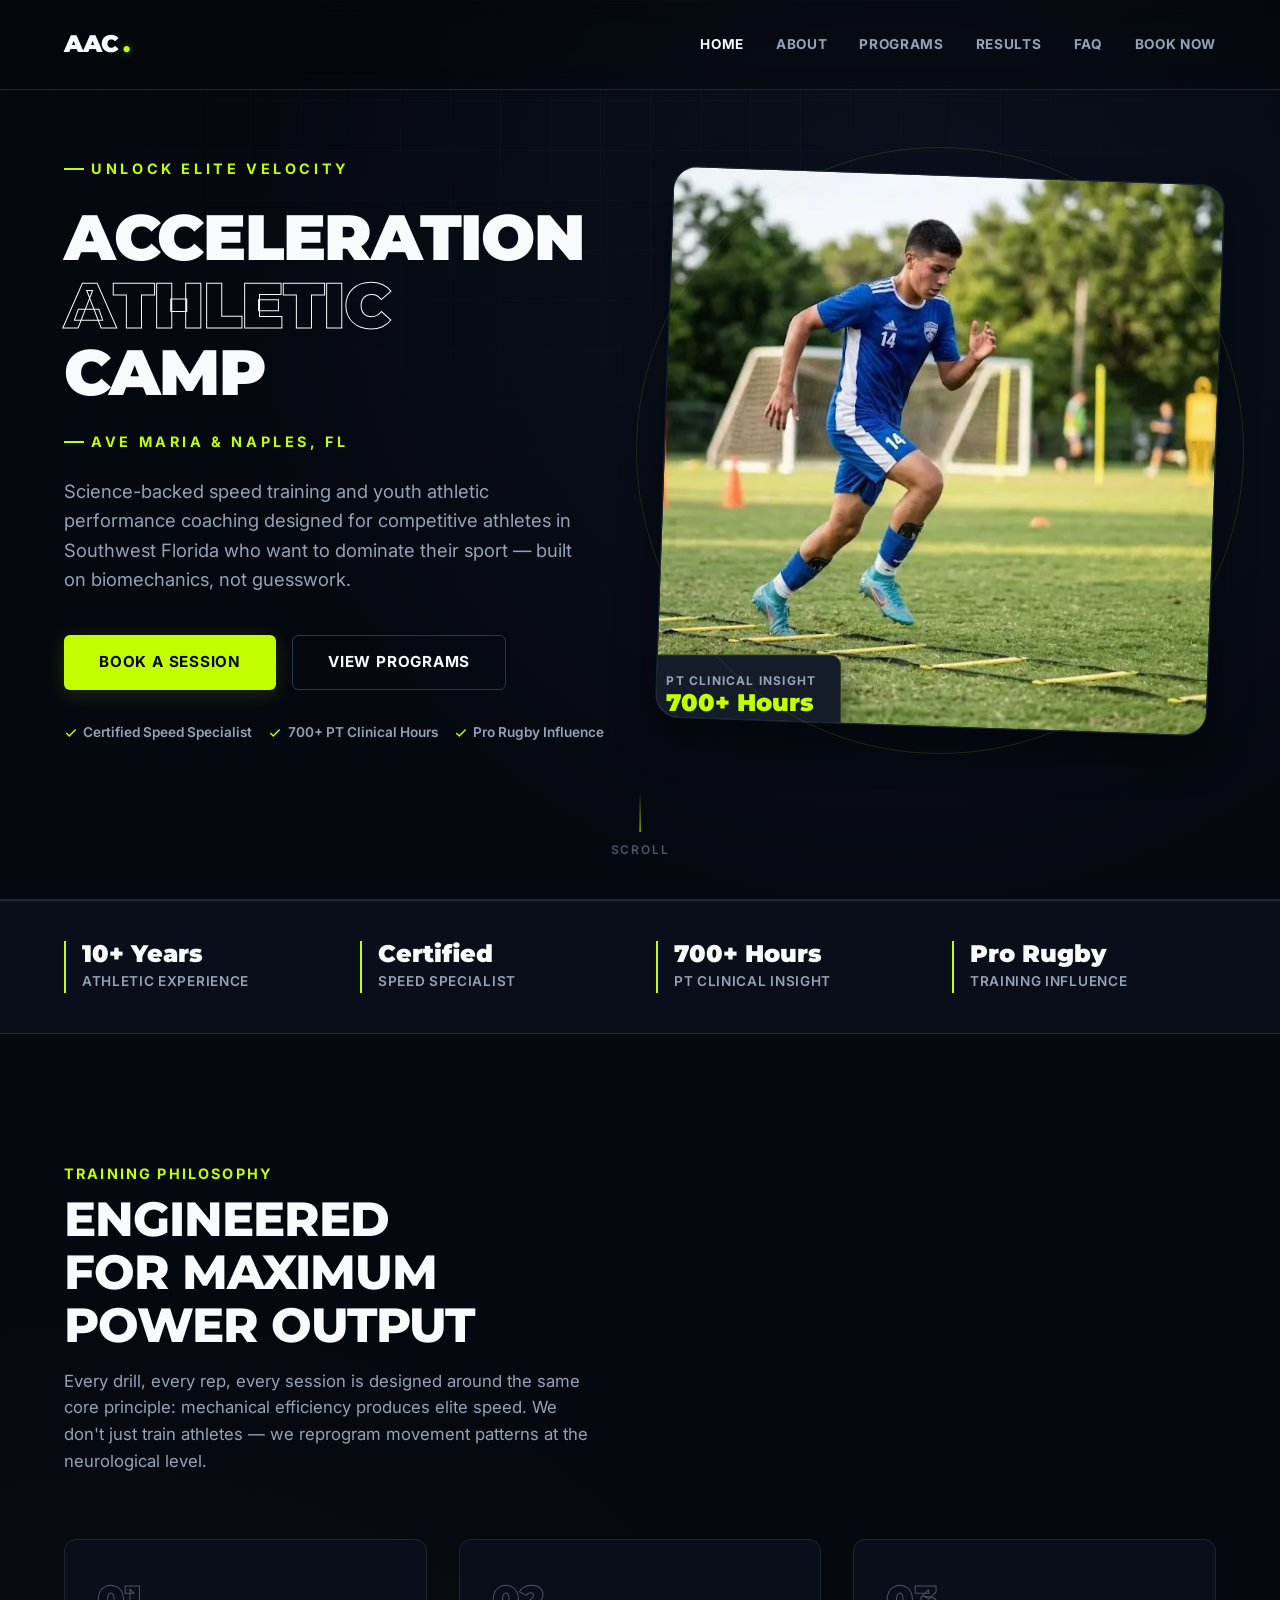
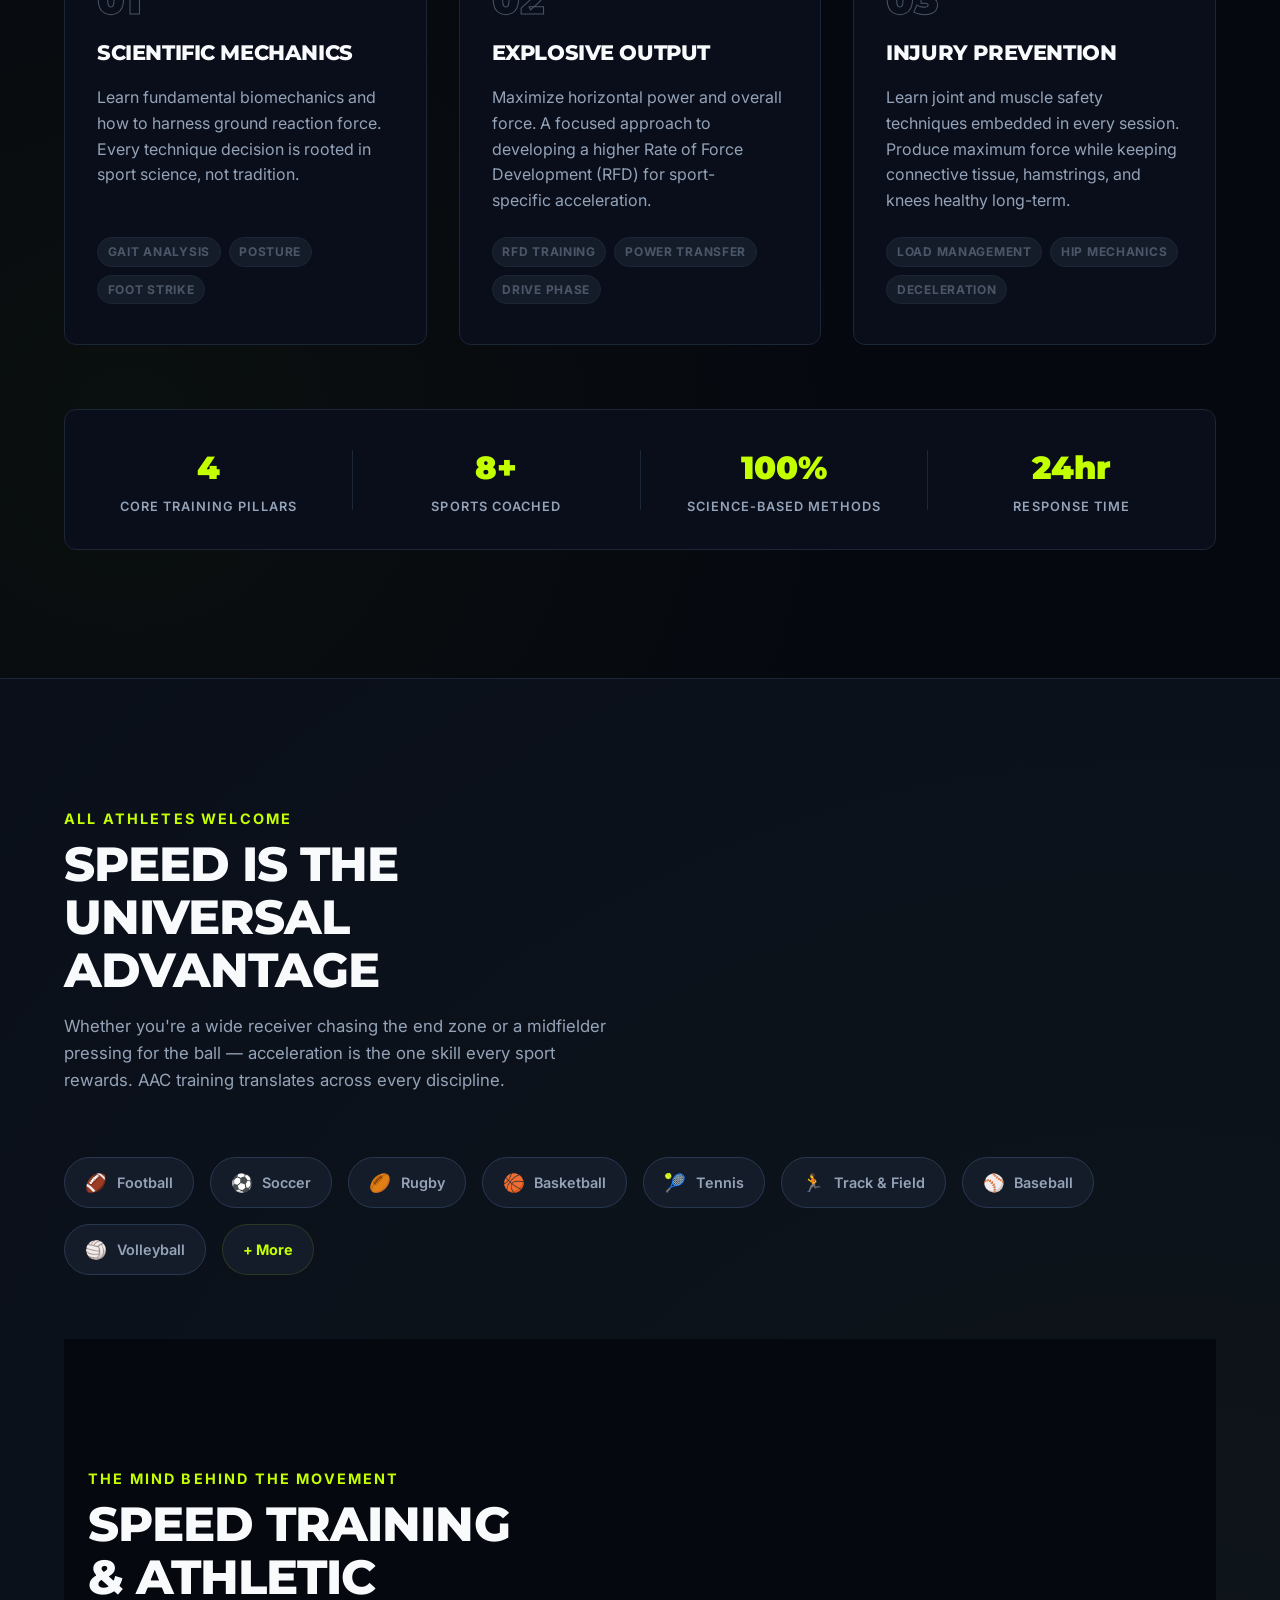
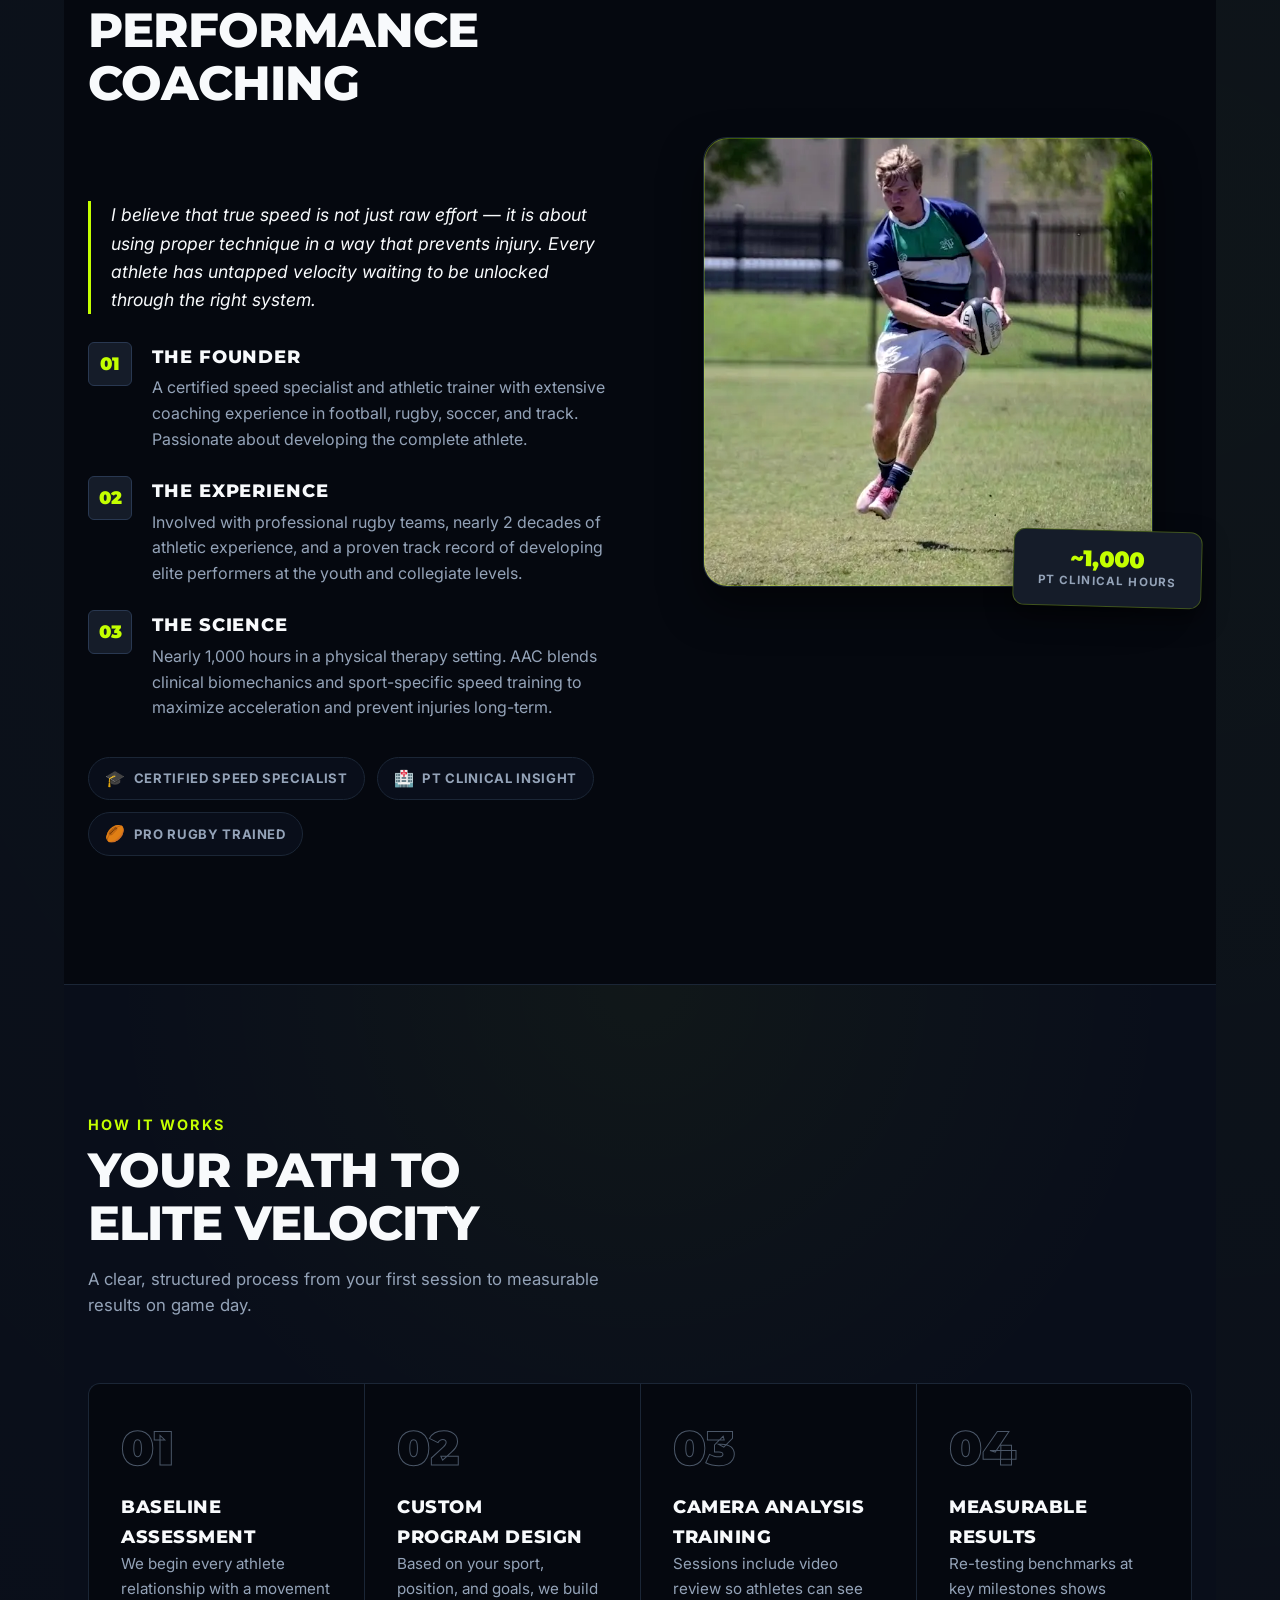
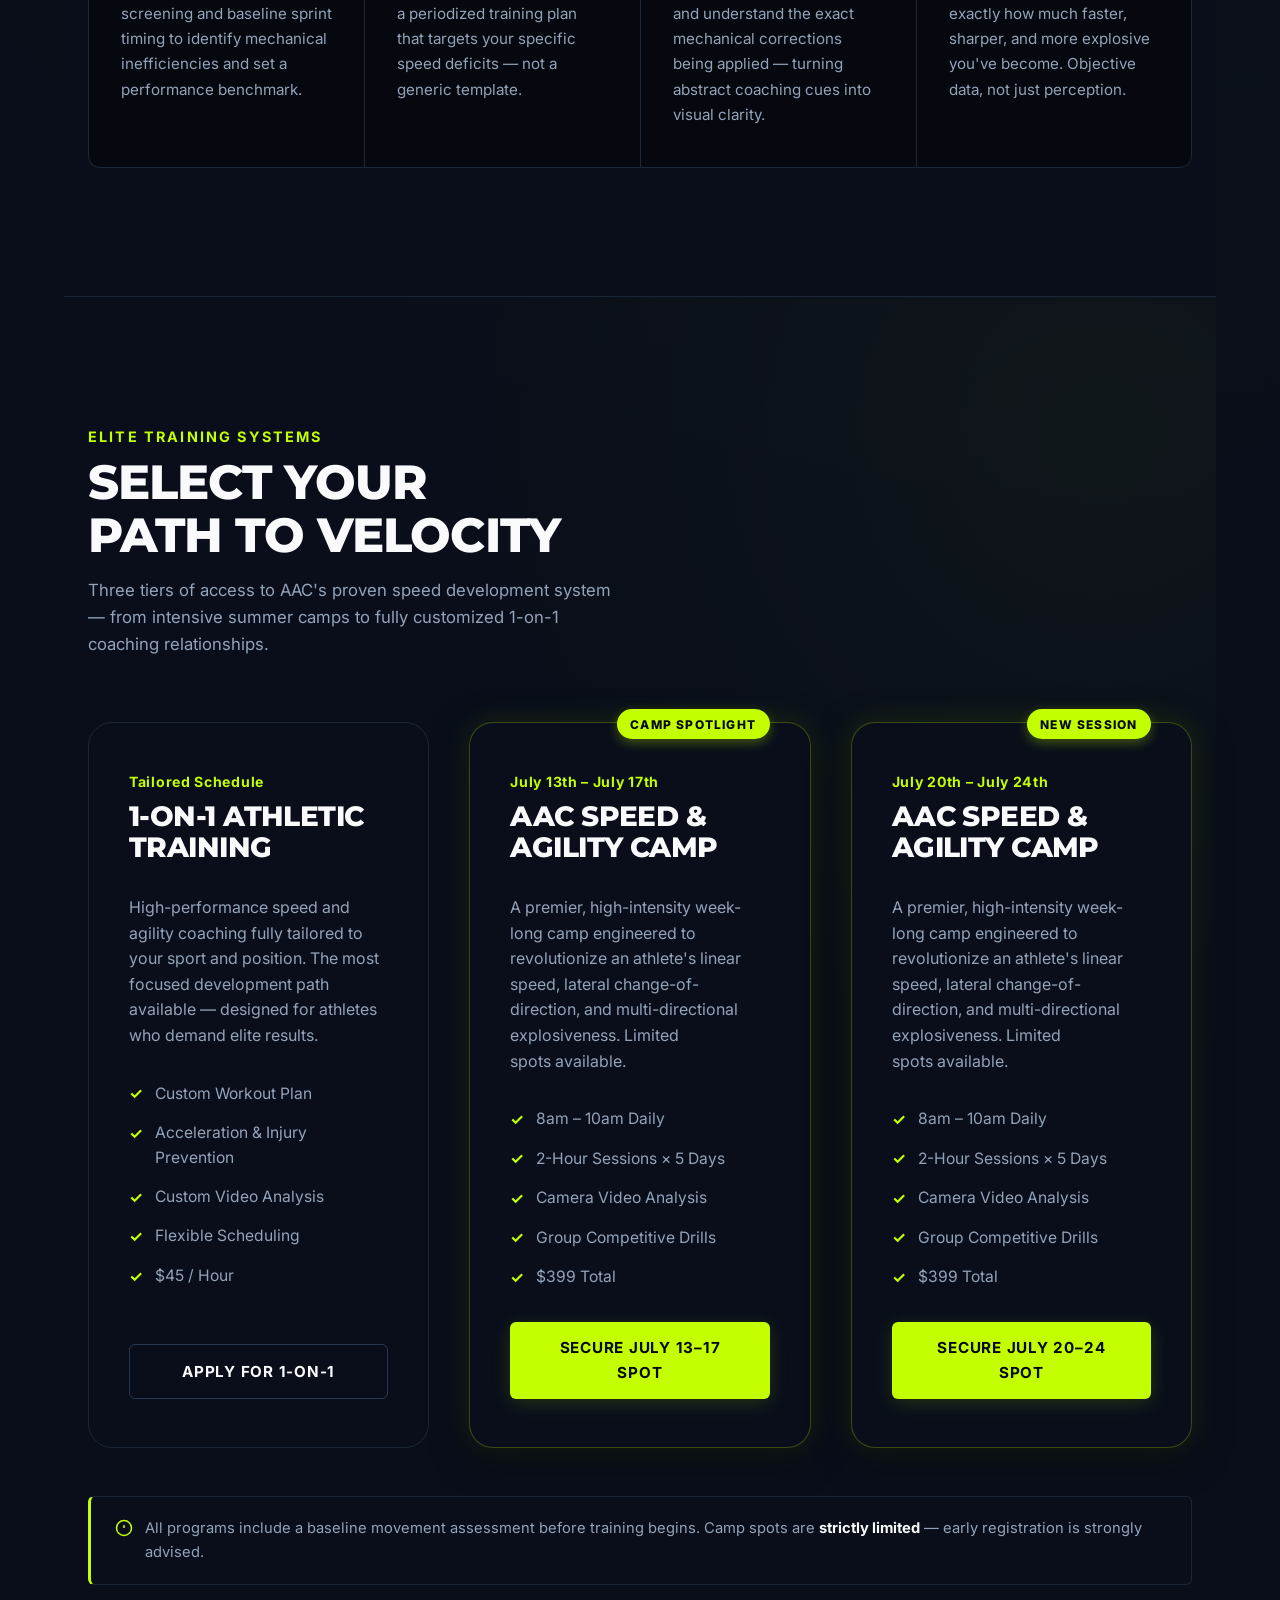
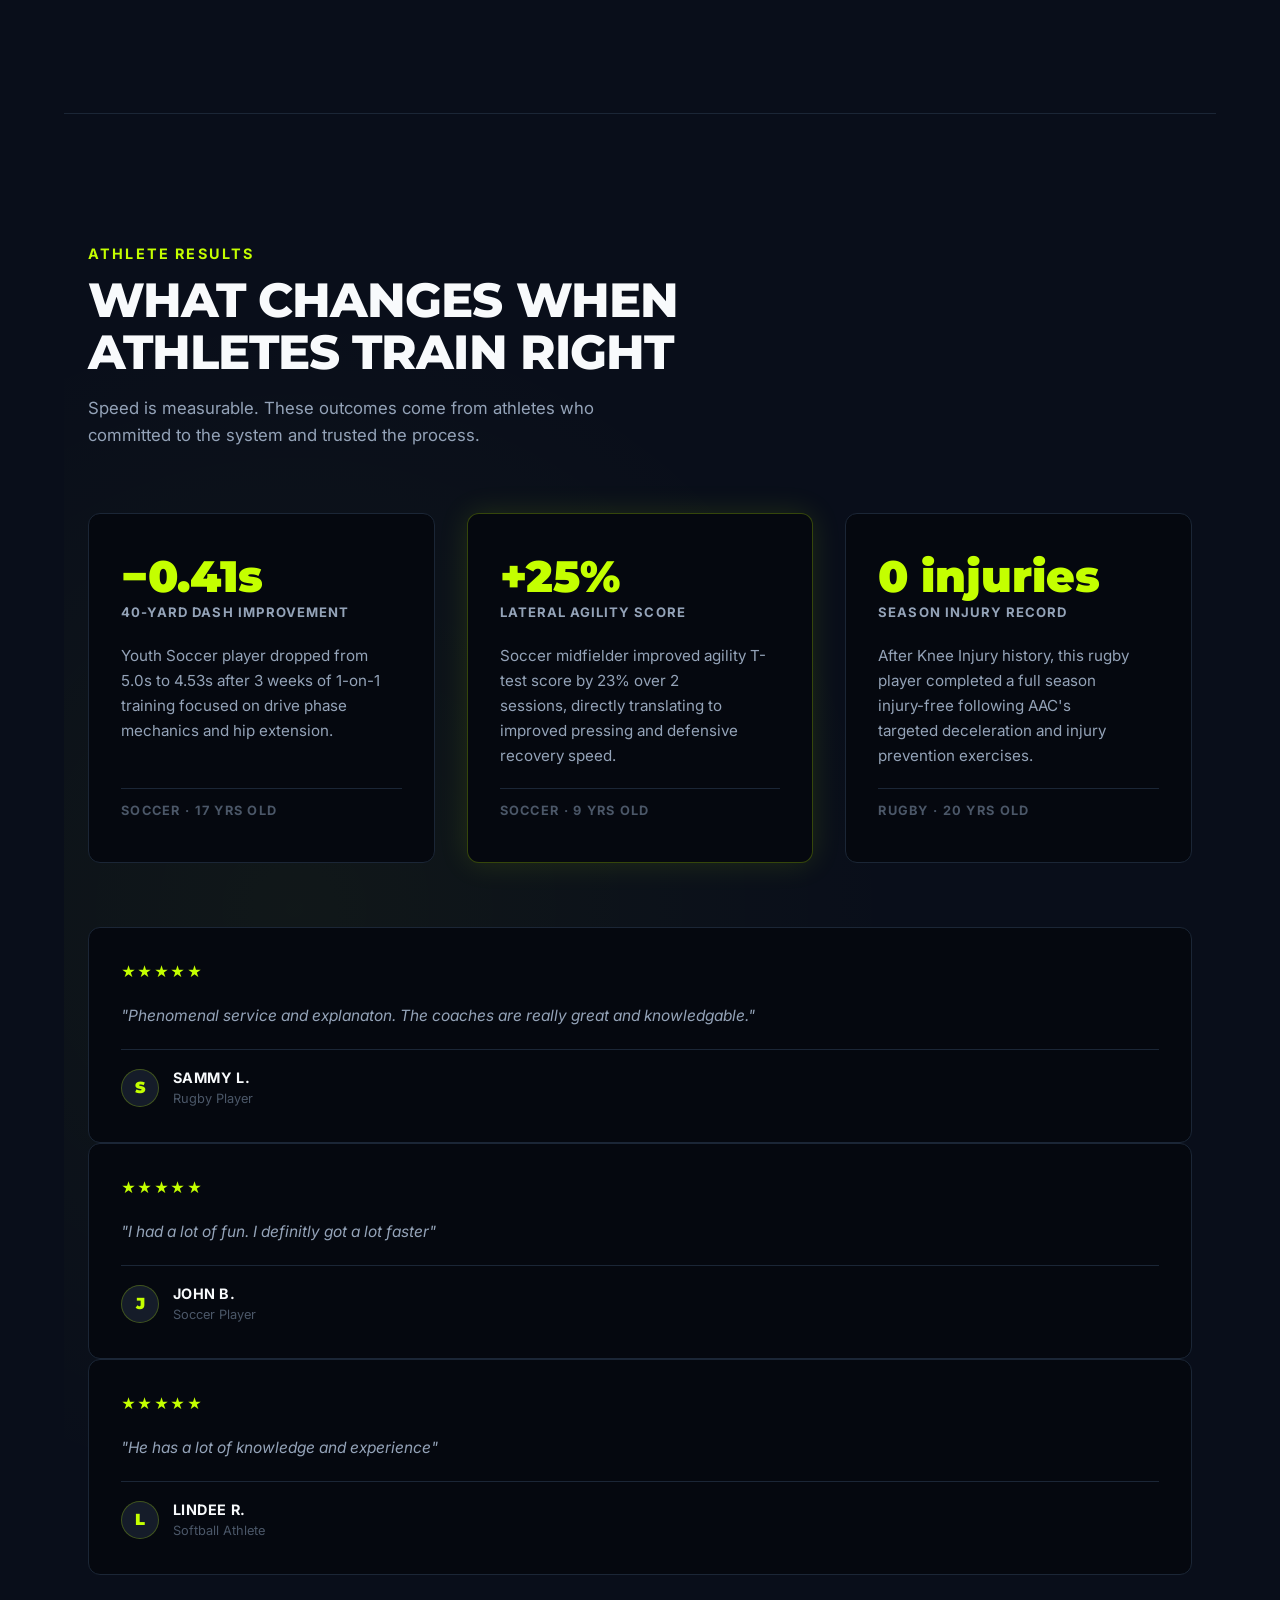
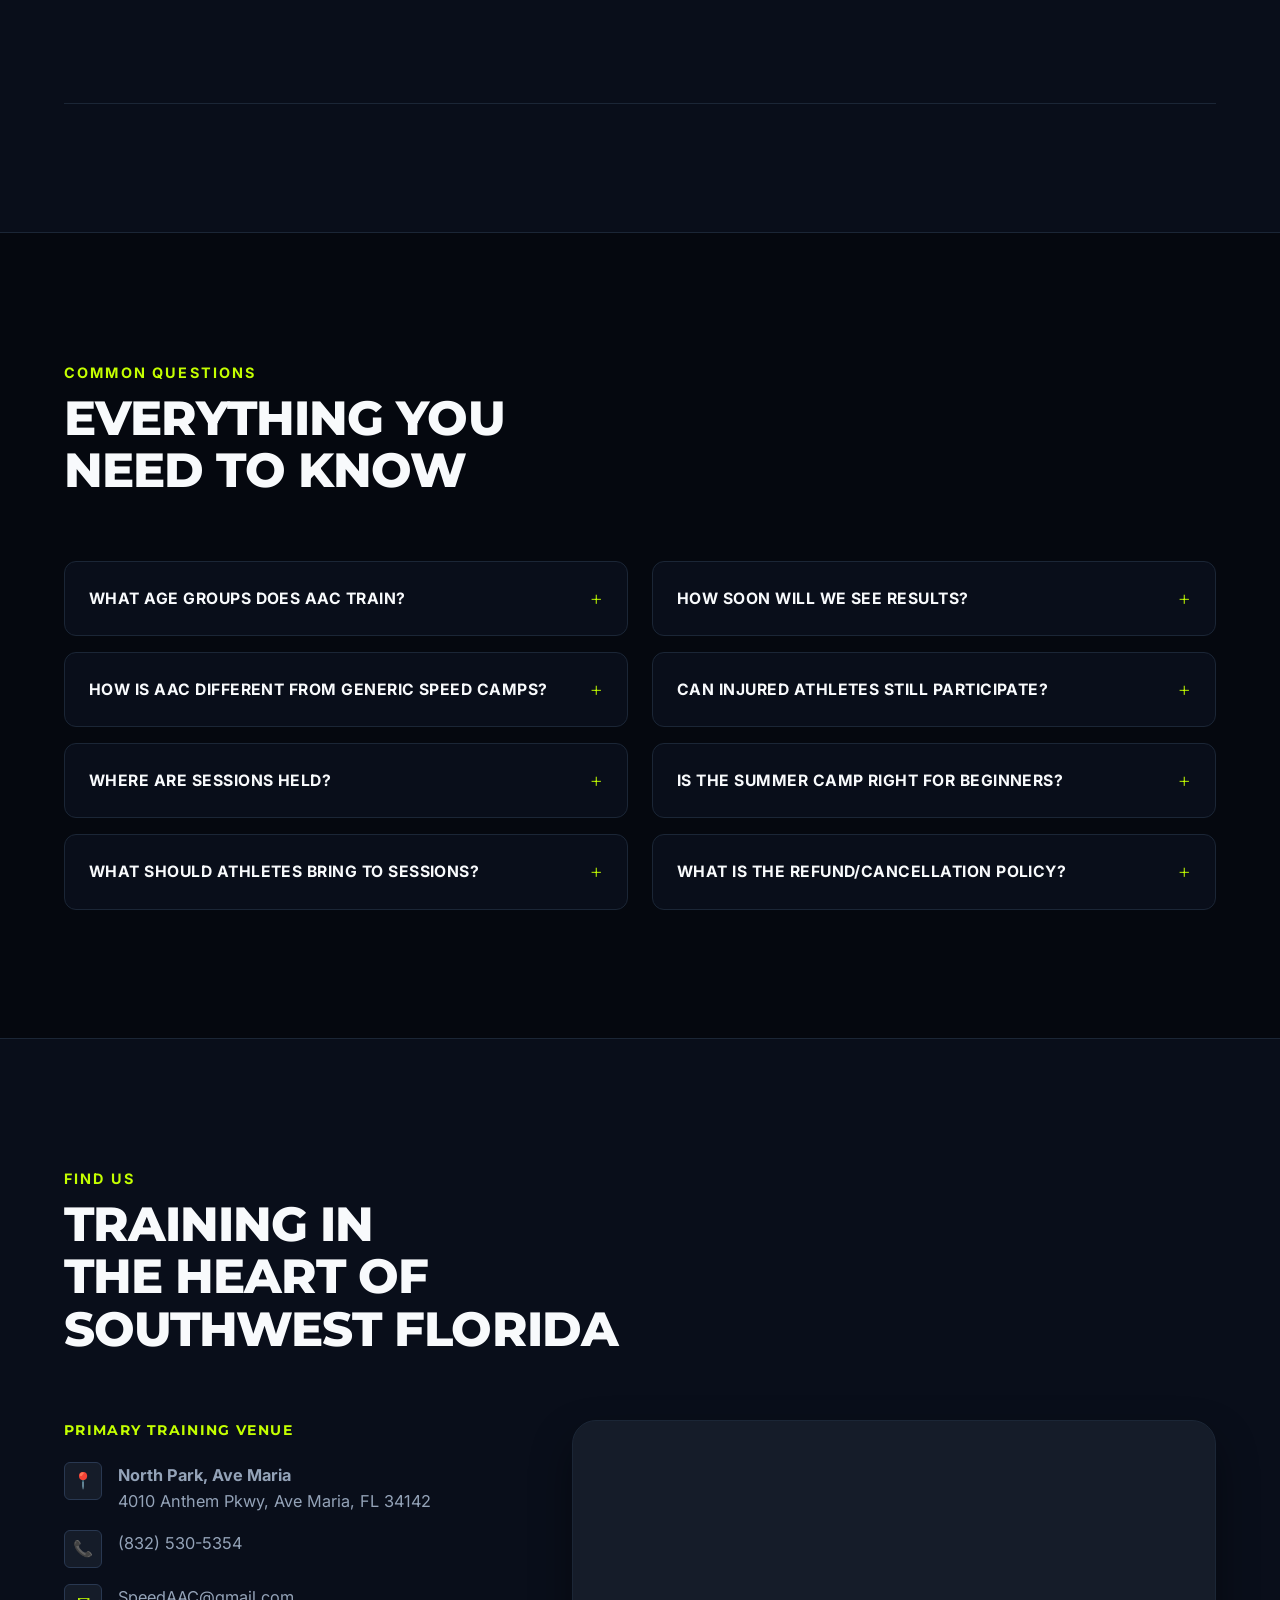
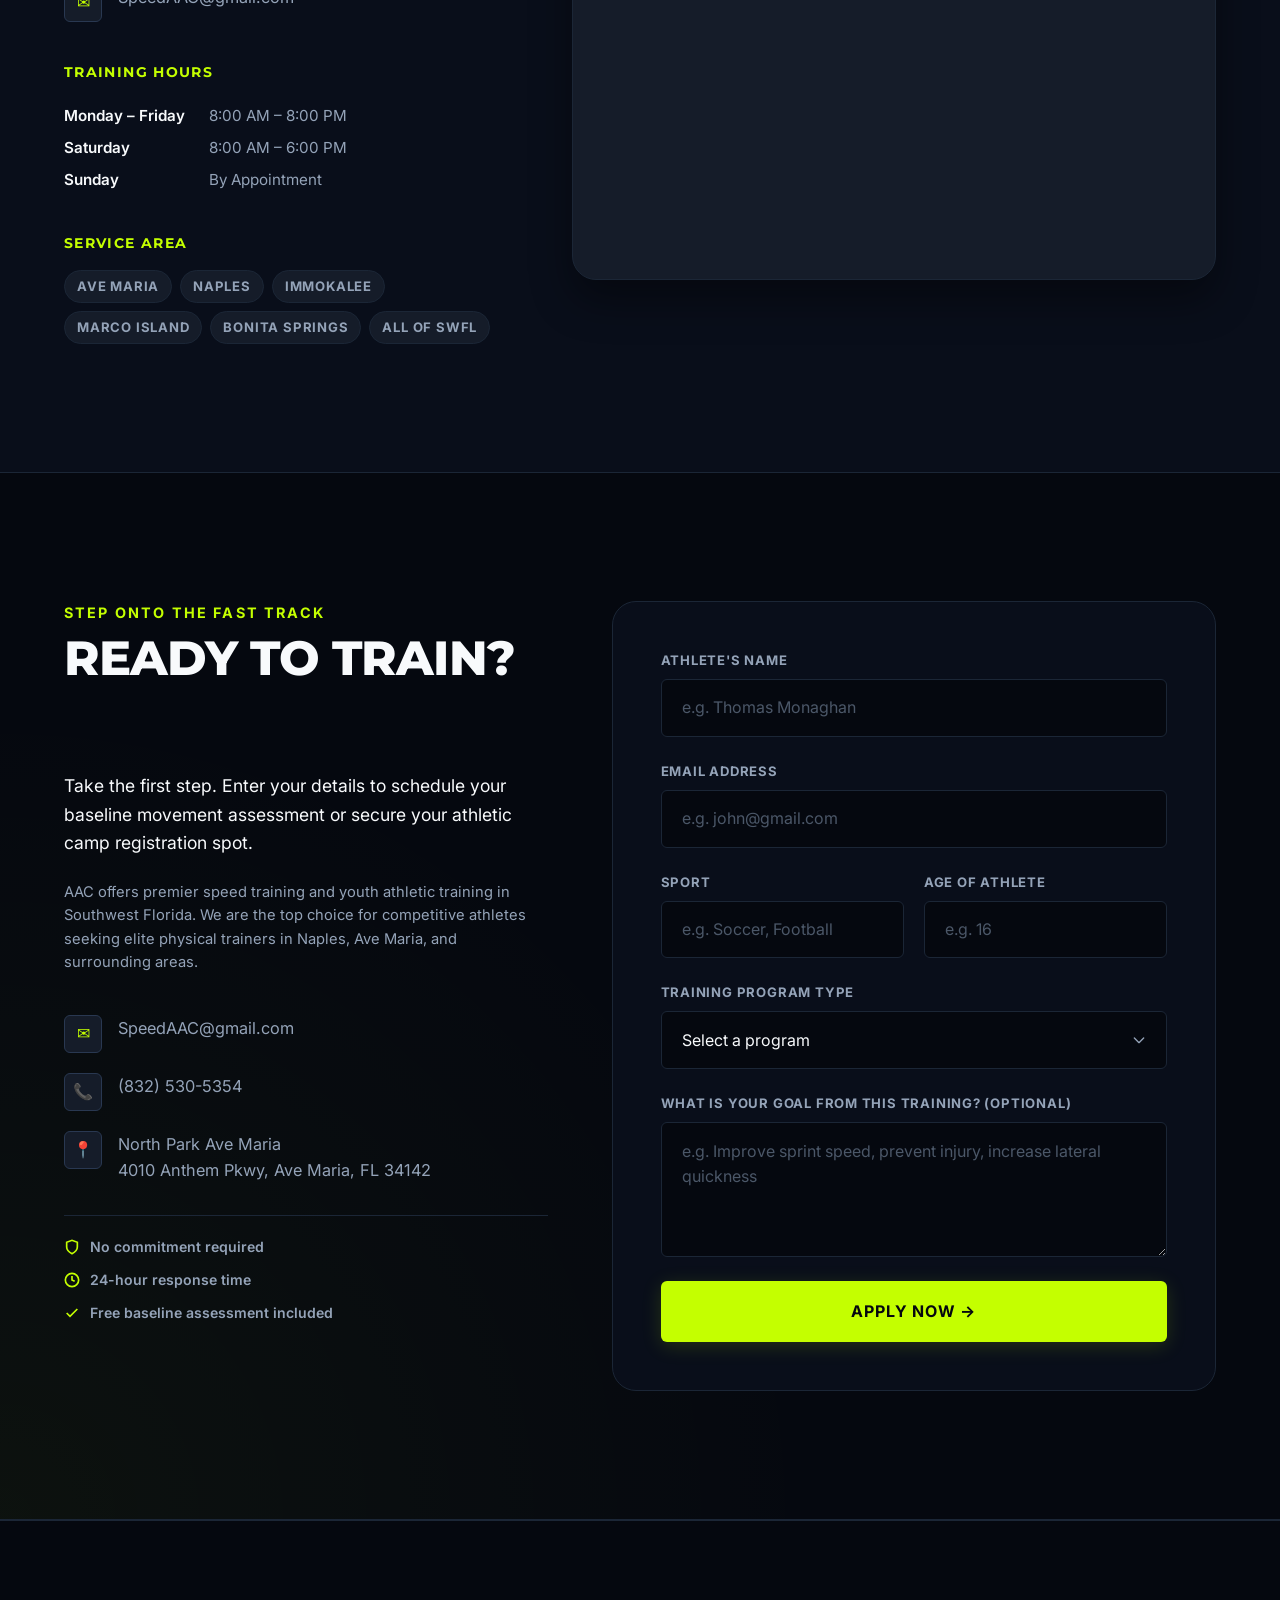
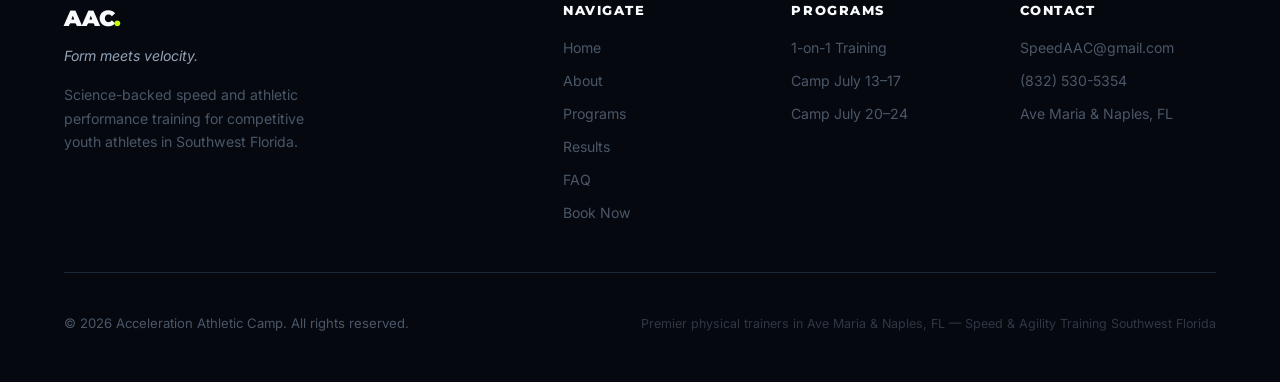
==== commit fc7e54d3: "Add files via upload" ====
--- a/index.html
+++ b/index.html
@@ -558,6 +558,20 @@
 
         <!-- Testimonials -->
 
+        <div class="testimonial-card">
+            <div class="testimonial-stars" aria-label="5 stars">★★★★★</div>
+            <blockquote class="testimonial-quote">
+              "Phenomenal service and explanaton. The coaches are really great and knowledgable."
+            </blockquote>
+            <div class="testimonial-author">
+              <div class="testimonial-avatar" aria-hidden="true">S</div>
+              <div>
+                <div class="testimonial-name">Sammy L.</div>
+                <div class="testimonial-role">Rugby Player</div>
+              </div>
+            </div>
+          </div>
+
           <div class="testimonial-card">
             <div class="testimonial-stars" aria-label="5 stars">★★★★★</div>
             <blockquote class="testimonial-quote">
@@ -567,7 +581,7 @@
               <div class="testimonial-avatar" aria-hidden="true">J</div>
               <div>
                 <div class="testimonial-name">John B.</div>
-                <div class="testimonial-role">Football Parent · Naples, FL</div>
+                <div class="testimonial-role">Soccer Player</div>
               </div>
             </div>
           </div>
@@ -578,10 +592,10 @@
               "He has a lot of knowledge and experience"
             </blockquote>
             <div class="testimonial-author">
-              <div class="testimonial-avatar" aria-hidden="true">A</div>
+              <div class="testimonial-avatar" aria-hidden="true">L</div>
               <div>
                 <div class="testimonial-name">Lindee R.</div>
-                <div class="testimonial-role">Track Athlete · 17 yrs old</div>
+                <div class="testimonial-role">Softball Athlete</div>
               </div>
             </div>
           </div>
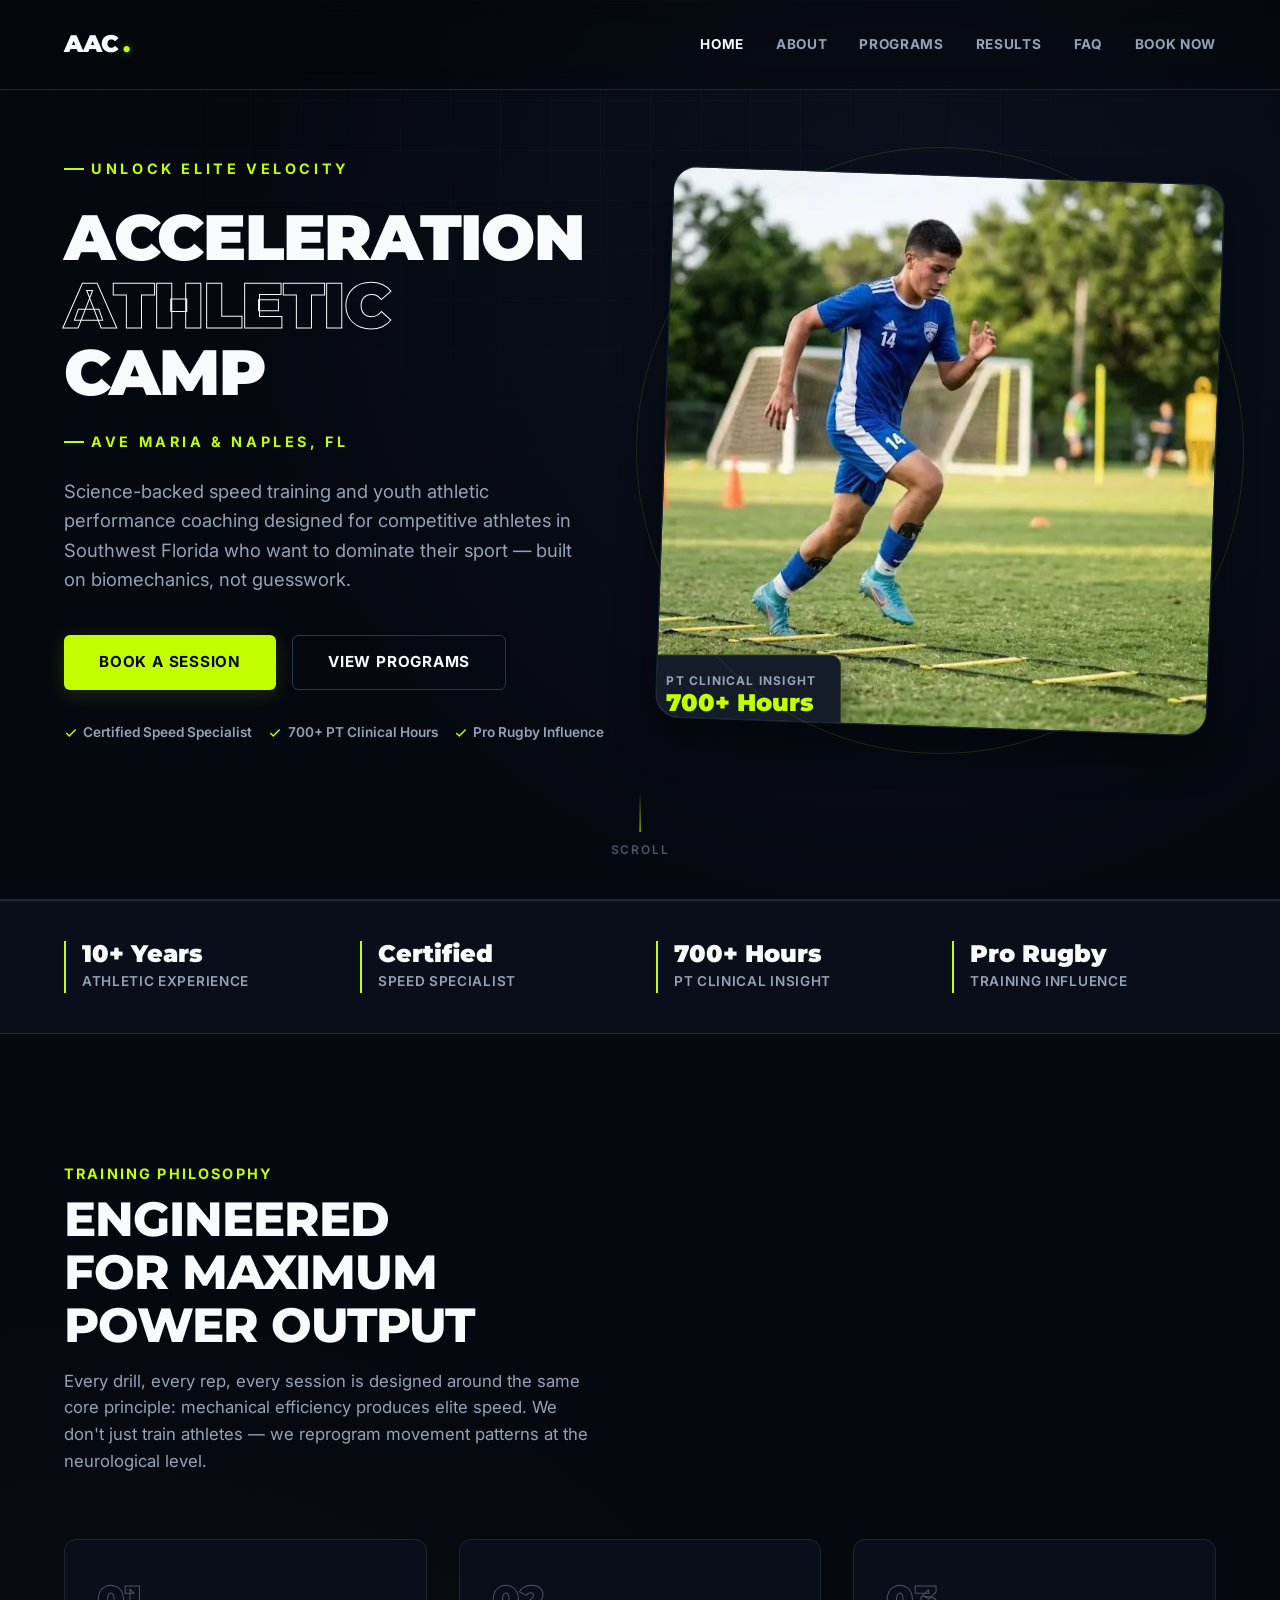
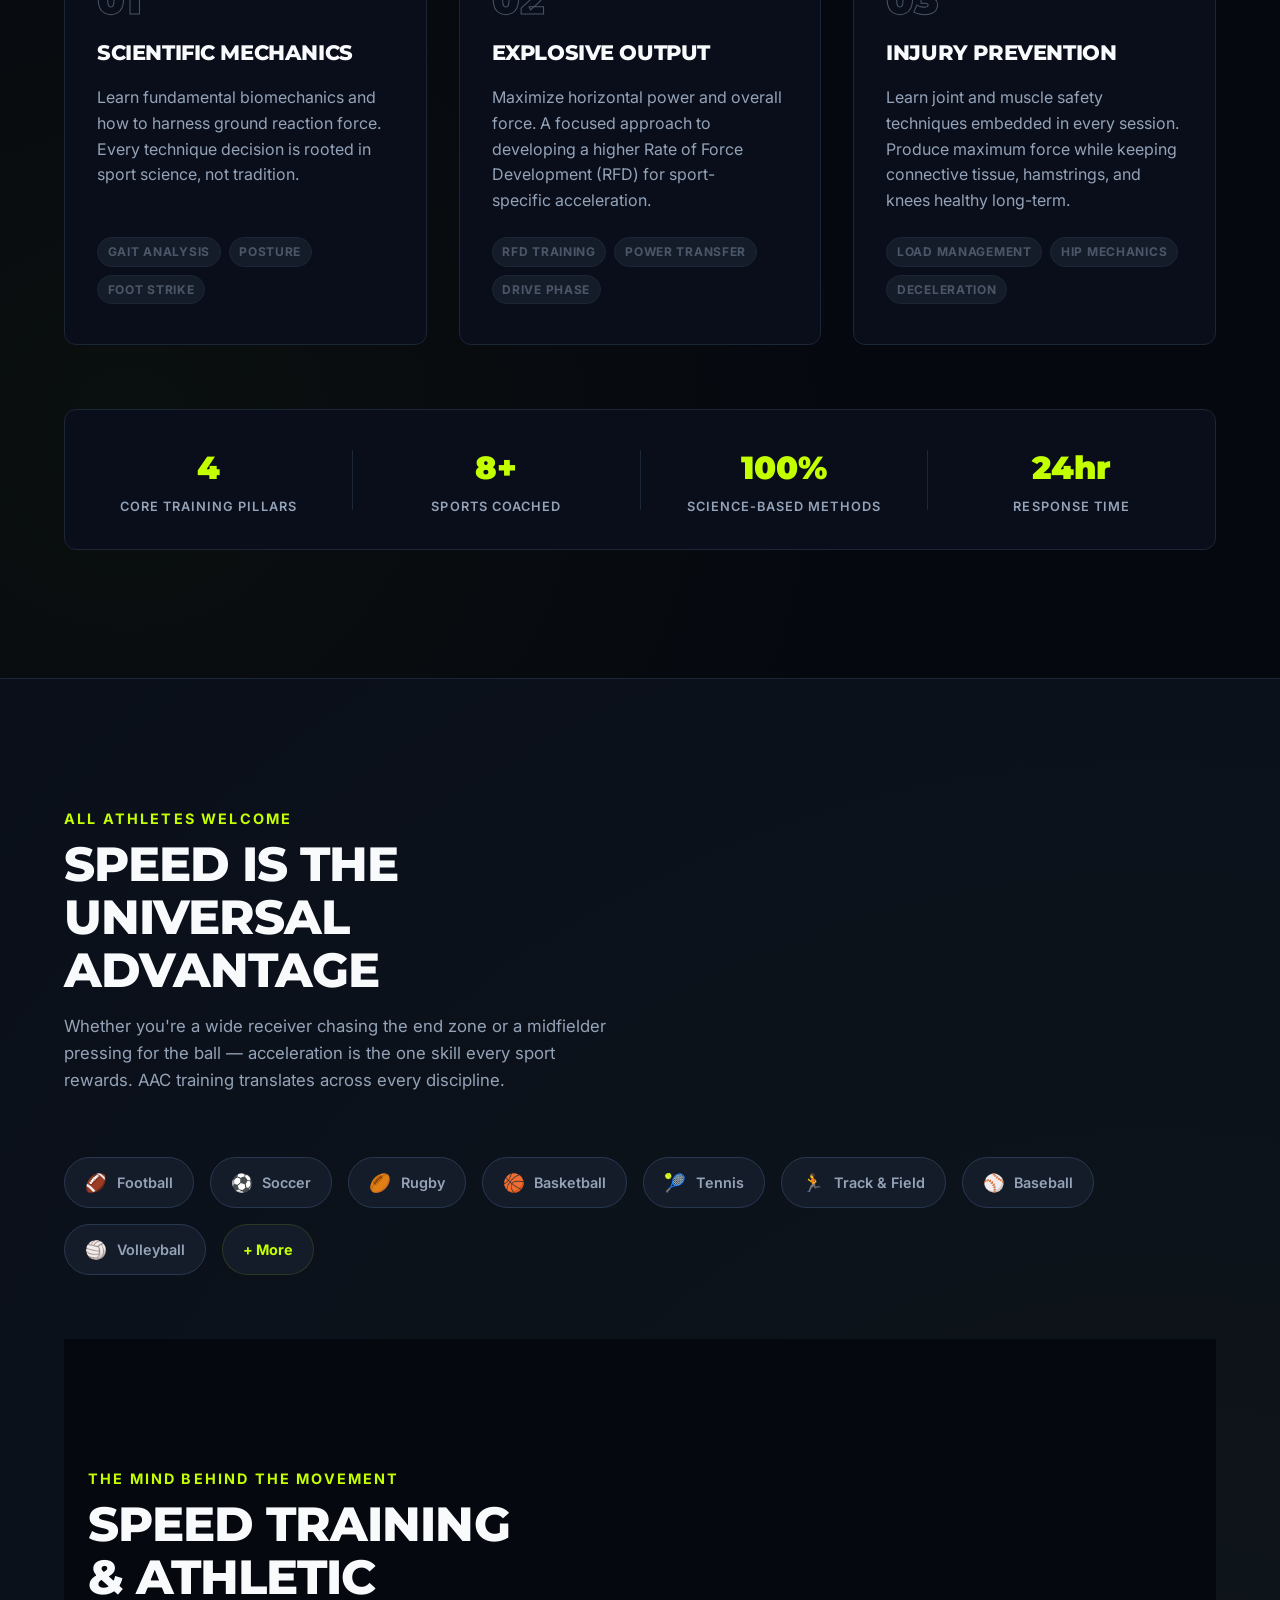
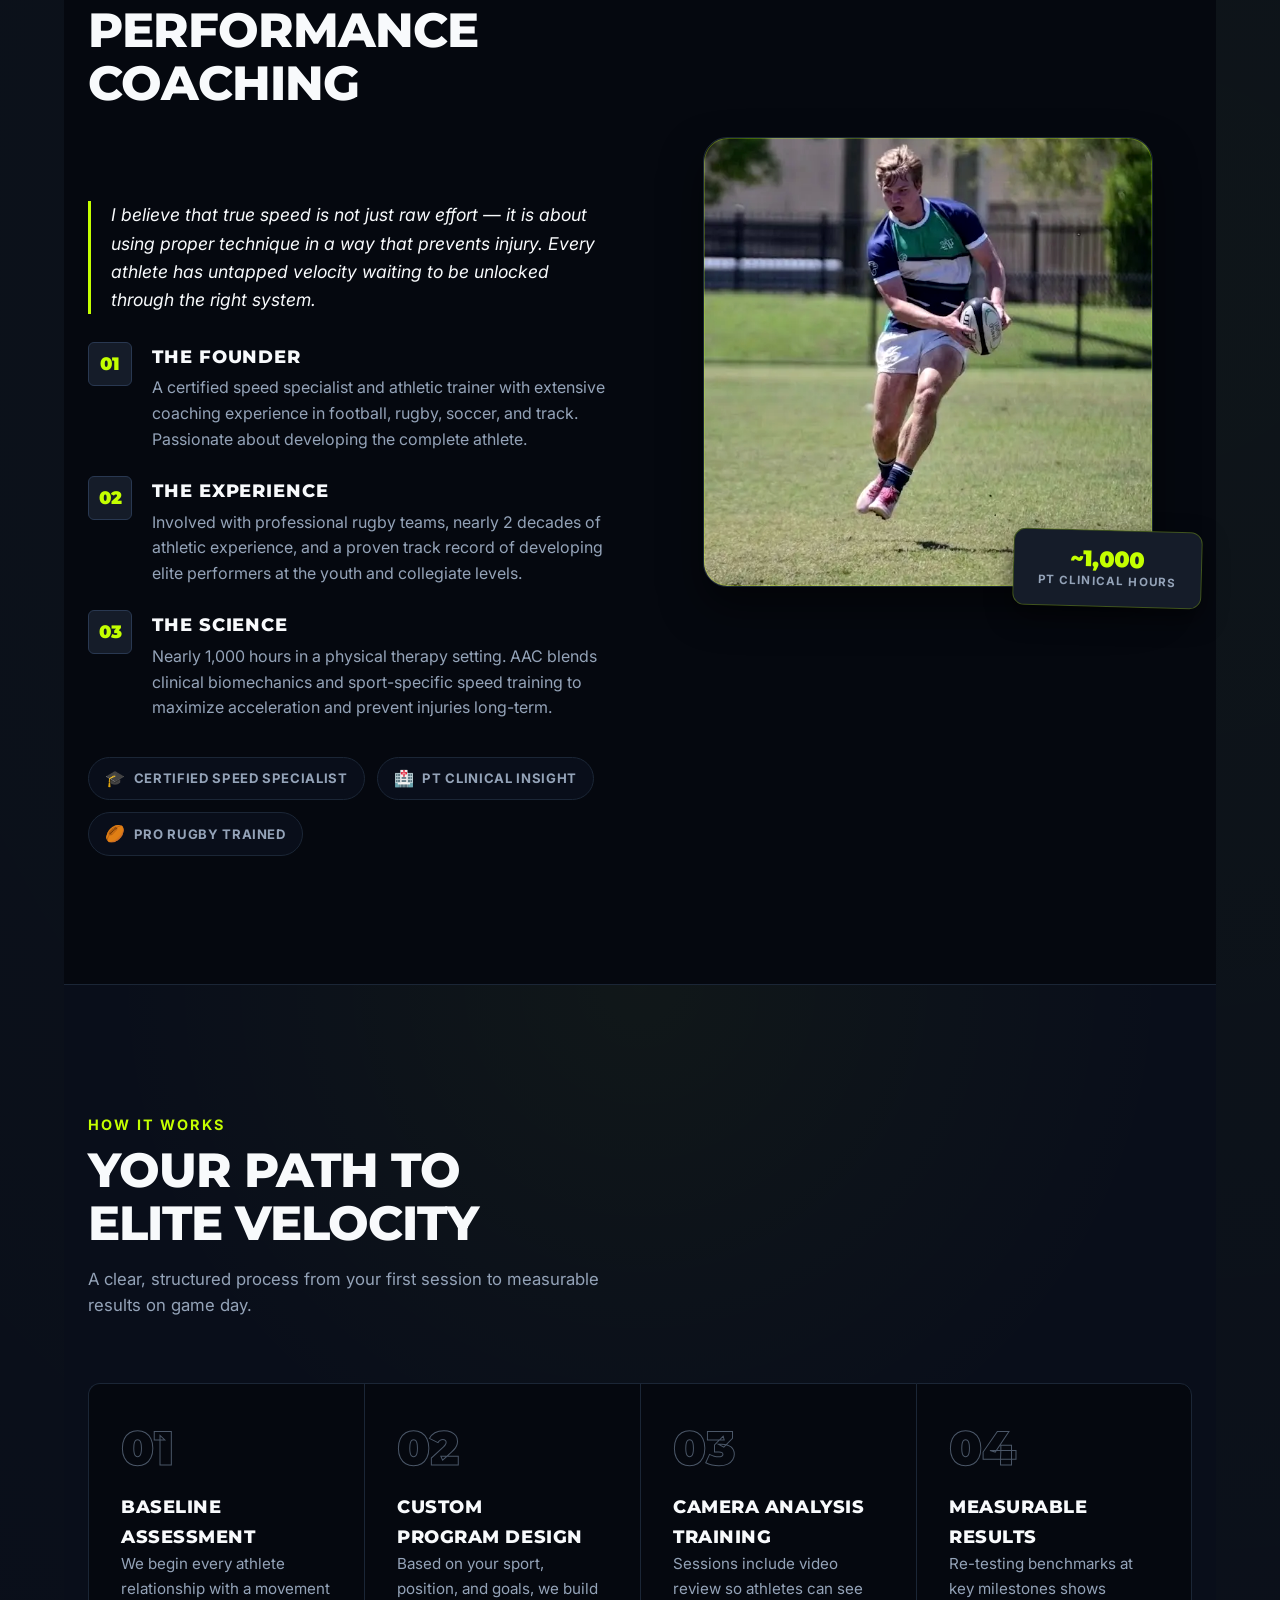
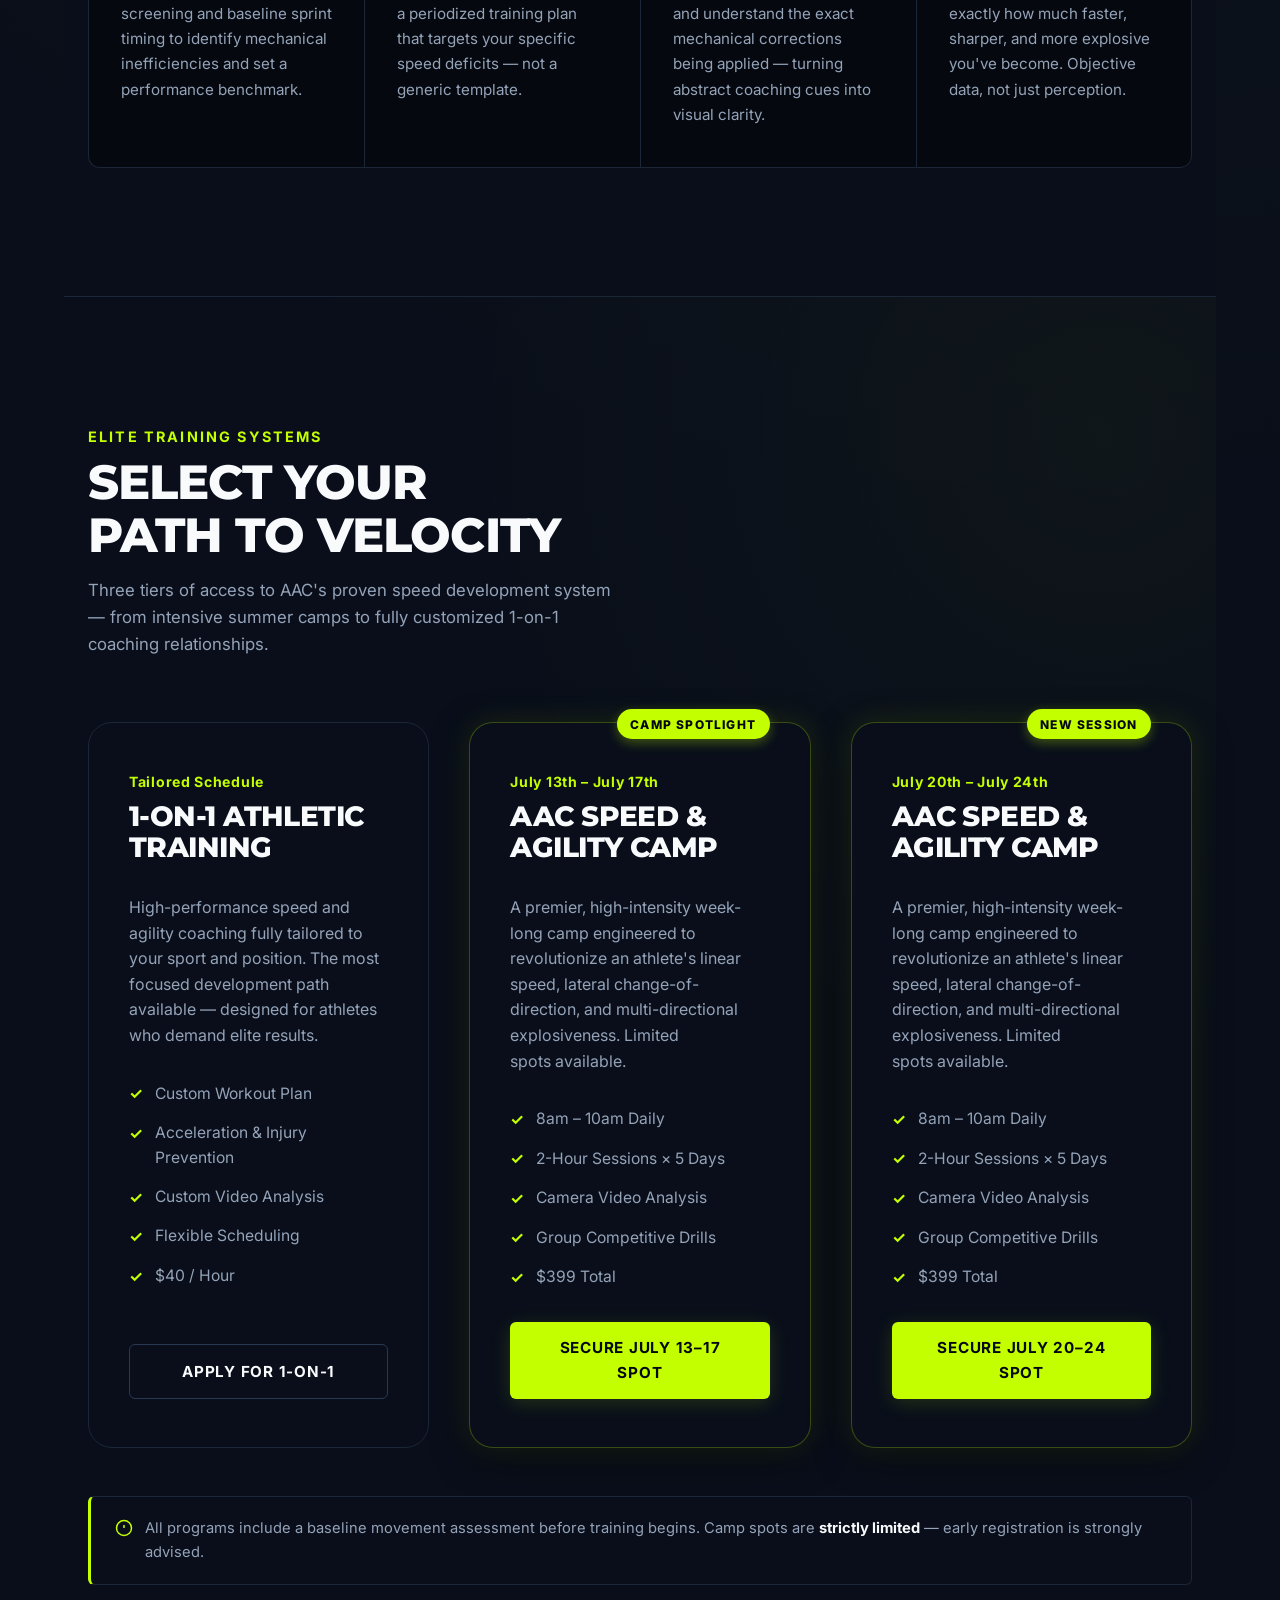
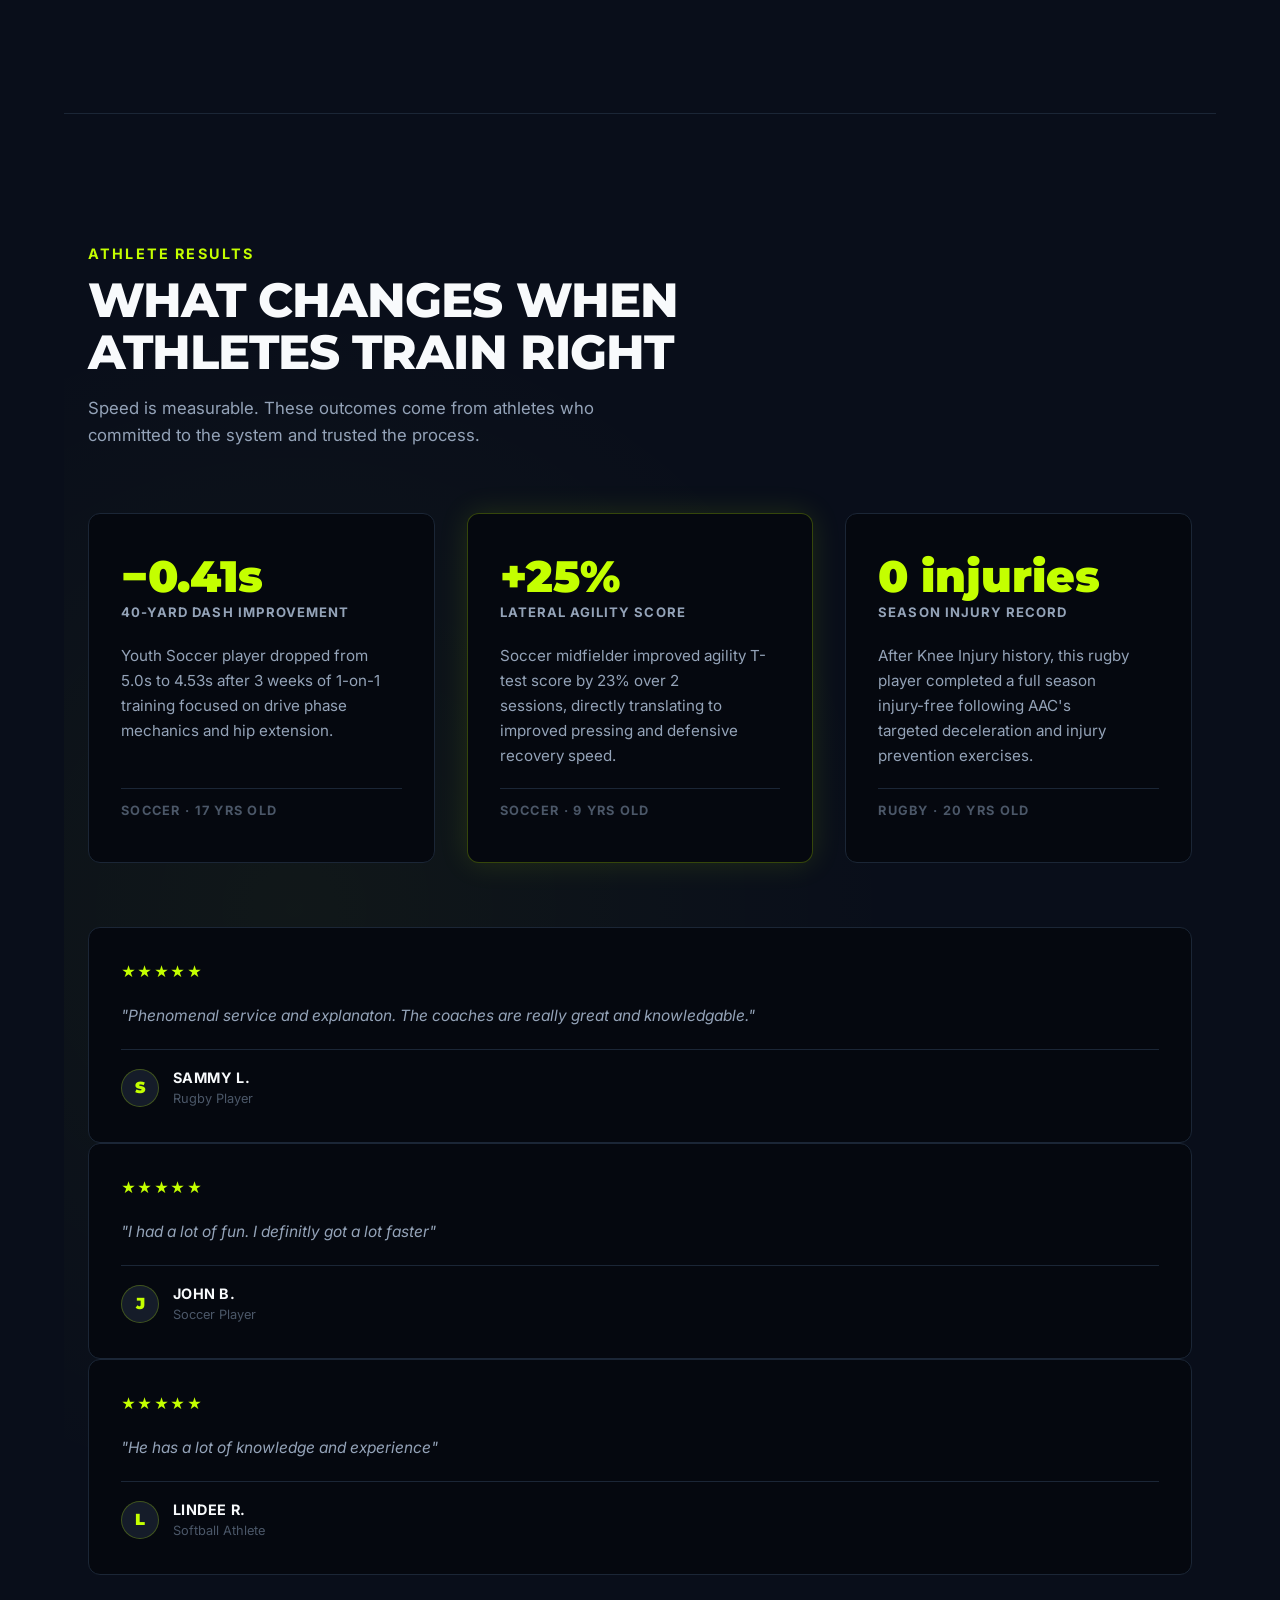
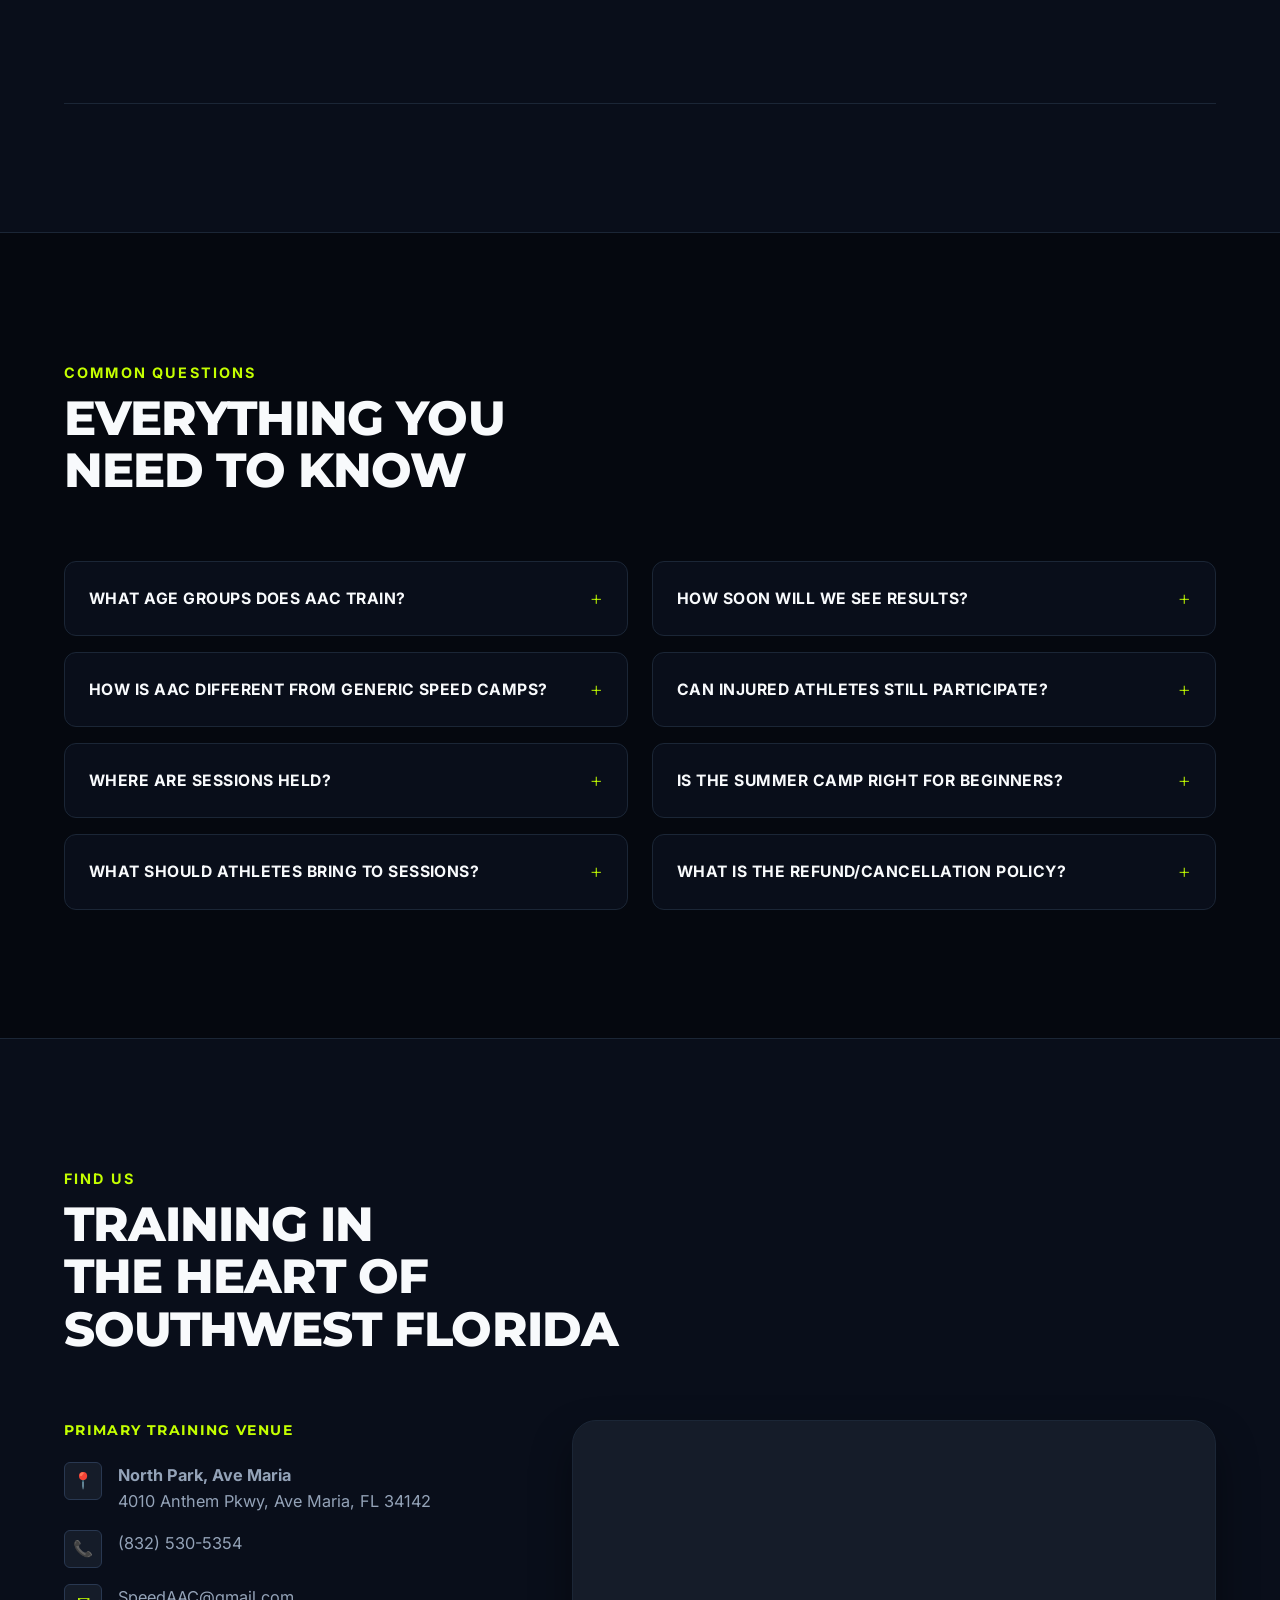
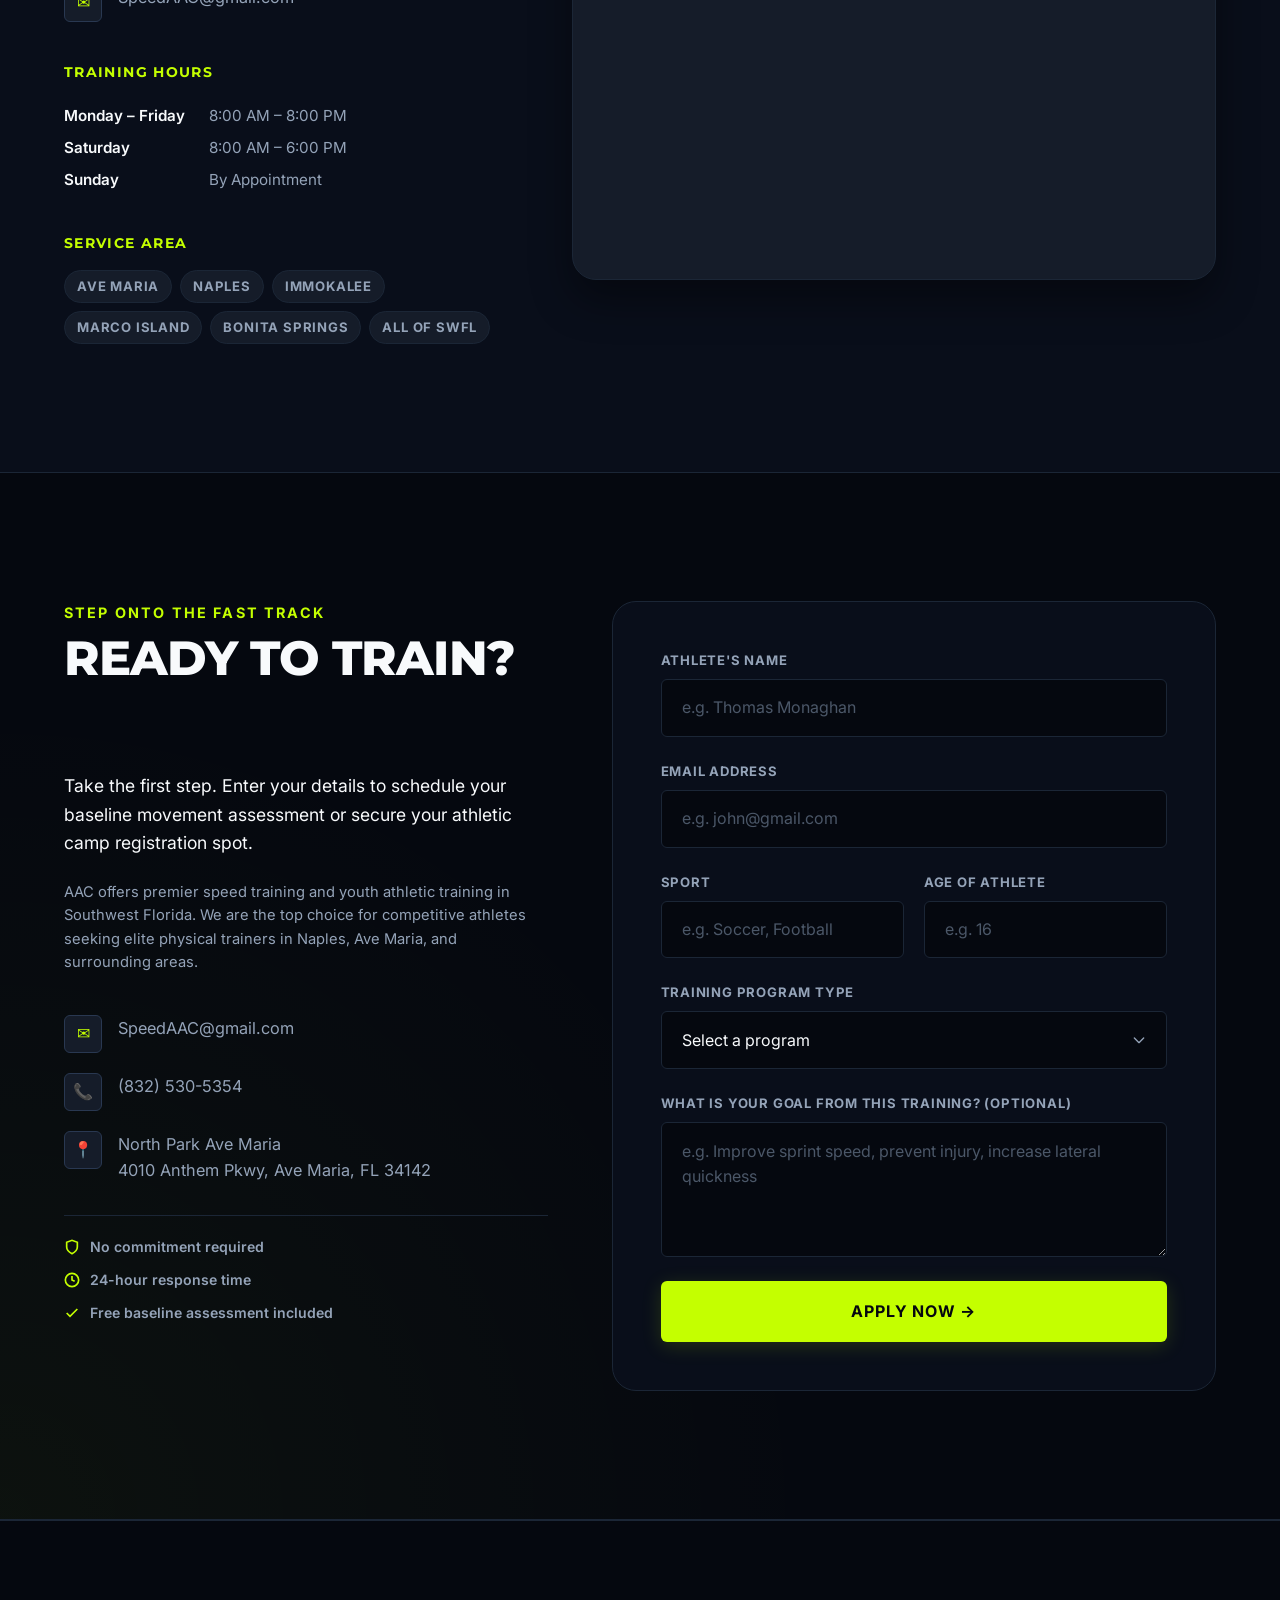
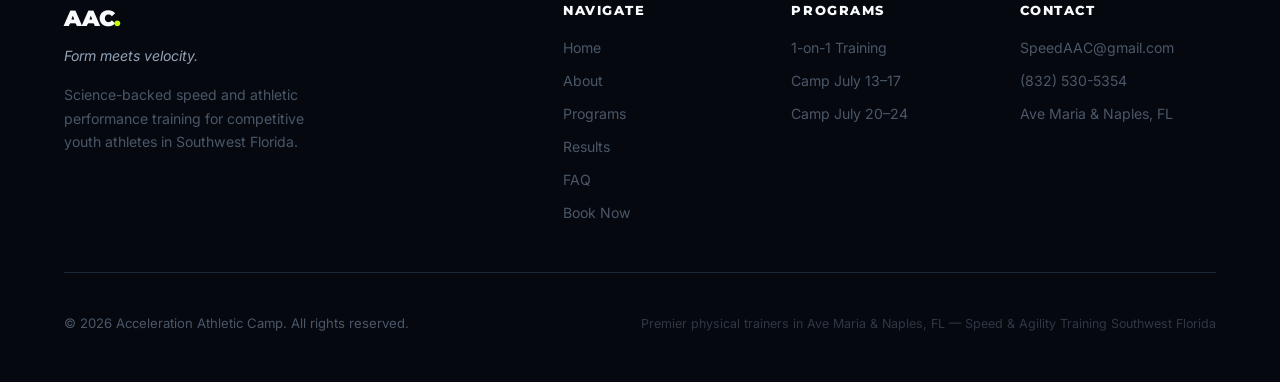
==== commit 17318c89: "Add files via upload" ====
--- a/index.html
+++ b/index.html
@@ -466,7 +466,7 @@
               <li class="prog-feat-item">Acceleration & Injury Prevention</li>
               <li class="prog-feat-item">Custom Video Analysis</li>
               <li class="prog-feat-item">Flexible Scheduling</li>
-              <li class="prog-feat-item">$45 / Hour</li>
+              <li class="prog-feat-item">$40 / Hour</li>
             </ul>
             <a href="#book" class="btn btn-secondary select-prog-btn" data-program="1on1">Apply for 1-on-1</a>
           </article>
@@ -935,4 +935,4 @@
 
   <script src="app.js"></script>
 </body>
-</html>
+</html>
